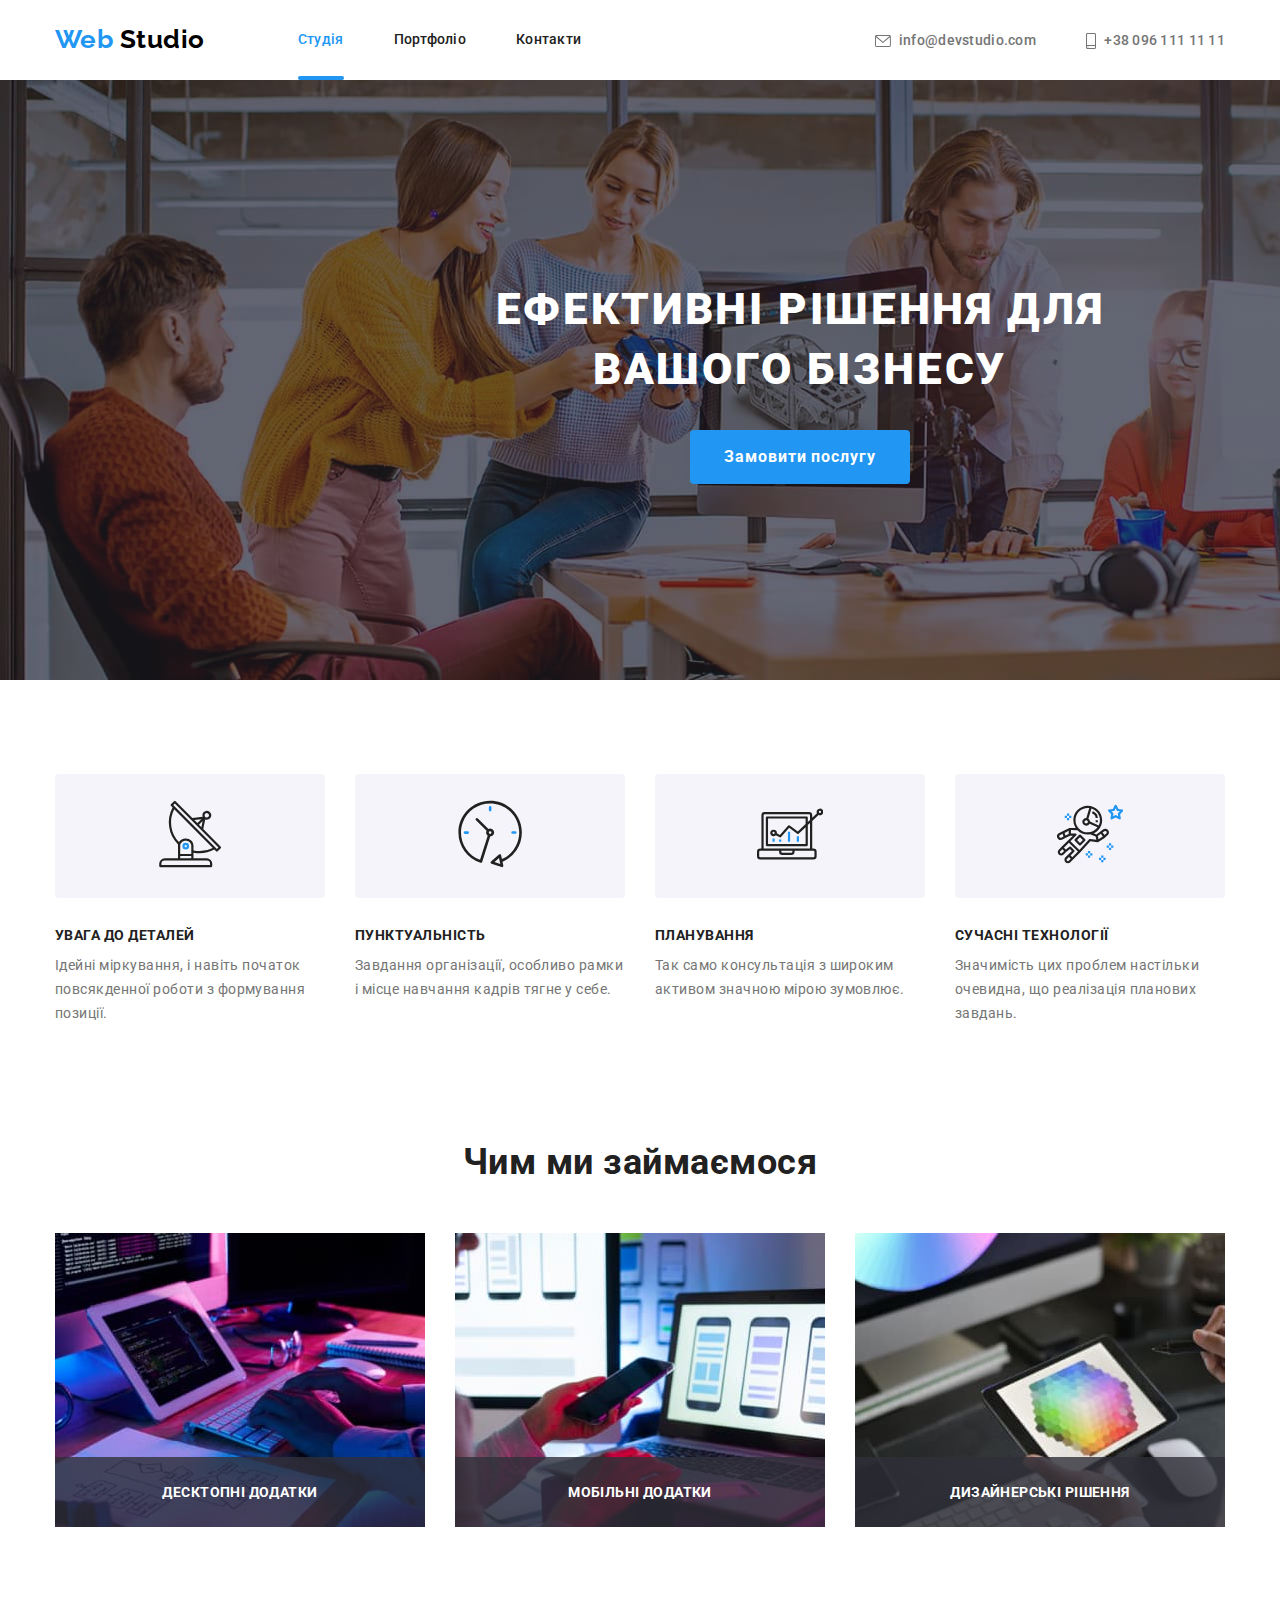
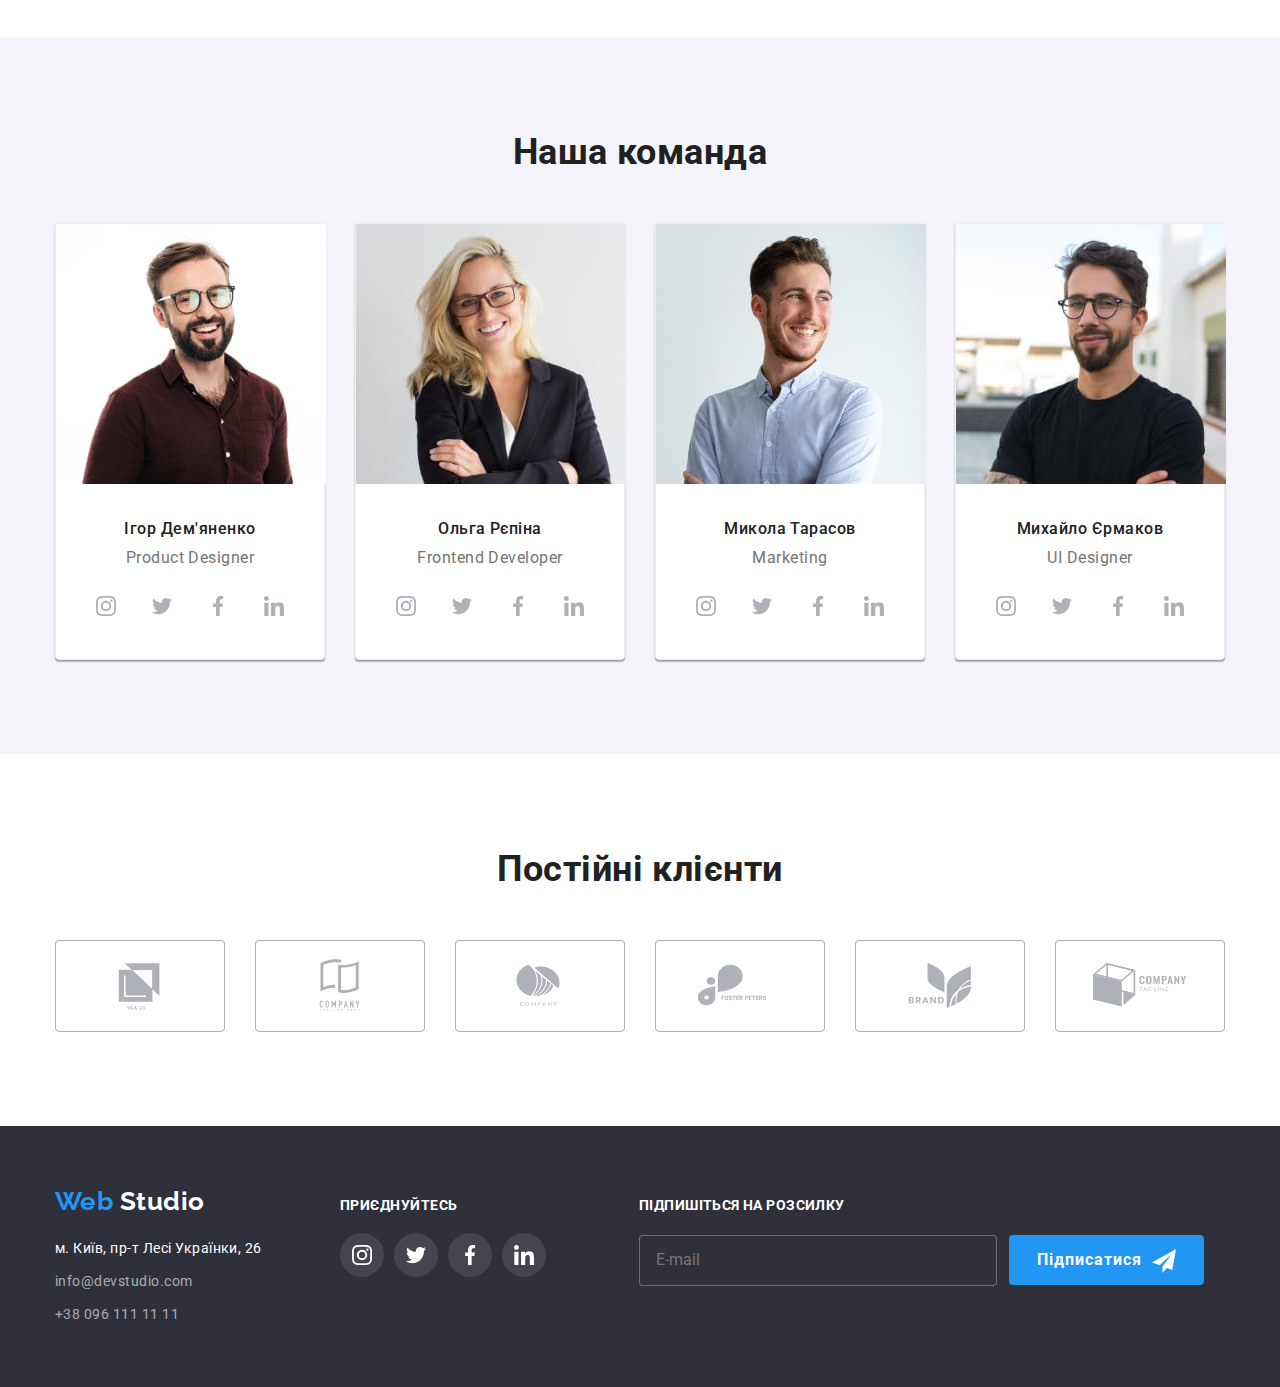
==== index.html @ bea68368 "скопирова проект номер 6" ====
<!DOCTYPE html>
<html lang="uk">
	<head>
		<meta charset="UTF-8" />
		<meta http-equiv="X-UA-Compatible" content="IE=edge" />
		<meta name="viewport" content="width=device-width, initial-scale=1.0" />
		<link rel="preconnect" href="https://fonts.googleapis.com" />
		<link rel="preconnect" href="https://fonts.gstatic.com" crossorigin />
		<link
			href="https://fonts.googleapis.com/css2?family=Raleway:wght@700&family=Roboto:wght@400;500;700;900&display=swap"
			rel="stylesheet"
		/>
		<link
			rel="stylesheet"
			href="https://cdnjs.cloudflare.com/ajax/libs/modern-normalize/1.1.0/modern-normalize.min.css"
		/>
		<link rel="stylesheet" href="CSS/styles.css" />
		<title>Web Studio Site</title>
	</head>

	<body>
		<header class="page-header">
			<div class="container head">
				<nav>
					<ul class="site-nav">
						<li class="item icon">
							<a href="./index.html" class="logo">
								<span class="part-logo">Web</span>
								Studio
							</a>
						</li>
						<li class="item"><a href="./index.html" class="link current">Студія</a></li>
						<li class="item"><a href="./portfolio.html" class="link">Портфоліо</a></li>
						<li class="item"><a href="" class="link">Контакти</a></li>
					</ul>
				</nav>

				<ul class="list">
					<li class="item">
						<a href="mailto:info@devstudio.com" class="contacts">
							<svg class="icon-head" width="16px" height="12px">
								<use href="./images/symbol-defs.svg#icon-envelope" width="16px" heigth="12px"></use>
							</svg>
							info@devstudio.com
						</a>
					</li>
					<li class="item">
						<a href="tel:+380961111111" class="contacts">
							<svg class="icon-head" width="10px" height="16px">
								<use href="./images/symbol-defs.svg#icon-smartphone" width="10px" heigth="16px"></use>
							</svg>
							+38 096 111 11 11
						</a>
					</li>
				</ul>
			</div>
		</header>
		<main>
			<section class="hero">
				<h1 class="hero-title">
					Ефективні рішення для
					<br />
					вашого бізнесу
				</h1>
				<button type="button" class="button" data-modal-open>Замовити послугу</button>
				<div class="backdrop is-hidden" data-modal>
					<div class="modal"><button type="button" class="close-modal" data-modal-close><svg class="close-icon" width="30px" height="30px"><use href="./images/symbol-defs.svg#icon-close"></use></svg></button>
					<form name="order-service" autocomplete="off" class="form-container">
						<b class="form-title">Залиште свої дані, ми вам передзвонимо</b>
							<label class="form-label">
								<span class="label-name">Ім'я</span>
								<div class="input-container">
									<input type="text" name="name" class="form-area" />
									<svg class="icon-form" width="18px" height="18px"><use href="./images/symbol-defs.svg#icon-person" ></use></svg>
								</div>
							</label>
							<label class="form-label">
								<span class="label-name">Телефон</span>
								<div class="input-container">
								<input type="tel" name="phone-number" class="form-area" />
								<svg class="icon-form" width="18px" height="18px"><use href="./images/symbol-defs.svg#icon-phone" ></use></svg>
								</div>
							</label>
							<label class="form-label">
								<span class="label-name">Пошта</span>
								<div class="input-container">
								<input type="email" name="email" class="form-area" />
								<svg class="icon-form" width="18px" height="18px"><use href="./images/symbol-defs.svg#icon-email"></use></svg>
								</div>
							</label>
						<label class="form-label coment">
							<span class="label-name">Коментар</span>
							<textarea name="coment" rows="10" placeholder="Введіть текст" class="coment-form"></textarea>
						</label>
						<label class="label-check">
							<input type="checkbox" name="checkbox" value="is-agree" class="checkbox">
							<span class="check-icon"></span>
							<span class="check-agree">Погоджуюся з розсилкою та приймаю <a href=""> Умови договору</a></span>
						</label>
						<button type="submit" class="sumbit-form">Відправити</button>
					</form>
					</div>
				</div>
			</section>

			<section class="section features">
				<h2 class="section-title visually-hiden">Наші переваги</h2>
				<ul class="preference">
					<li class="item details">
						<div class="iconbox" height="120px">
							<svg class="icon" width="66.32" height="70px">
								<use href="./images/symbol-defs.svg#icon-antenna"></use>
							</svg>
						</div>
						<h3 class="section-title">УВАГА ДО ДЕТАЛЕЙ</h3>
						<p class="text">Ідейні міркування, і навіть початок повсякденної роботи з формування позиції.</p>
					</li>
					<li class="item punctuality">
						<div class="iconbox" height="120px">
							<svg class="icon" width="66.32" height="70px">
								<use href="./images/symbol-defs.svg#icon-clock"></use>
							</svg>
						</div>
						<h3 class="section-title">ПУНКТУАЛЬНІСТЬ</h3>
						<p class="text">Завдання організації, особливо рамки і місце навчання кадрів тягне у себе.</p>
					</li>
					<li class="item planing">
						<div class="iconbox" height="120px">
							<svg class="icon" width="66.32" height="70px">
								<use href="./images/symbol-defs.svg#icon-diagram"></use>
							</svg>
						</div>
						<h3 class="section-title planing">ПЛАНУВАННЯ</h3>
						<p class="text">Так само консультація з широким активом значною мірою зумовлює.</p>
					</li>
					<li class="item modern-tech">
						<div class="iconbox" height="120px">
							<svg class="icon" width="66.32" height="70px">
								<use href="./images/symbol-defs.svg#icon-astronaut"></use>
							</svg>
						</div>
						<h3 class="section-title modern-tech">СУЧАСНІ ТЕХНОЛОГІЇ</h3>
						<p class="text">Значимість цих проблем настільки очевидна, що реалізація планових завдань.</p>
					</li>
				</ul>
			</section>
			<section class="section workfield">
				<h2 class="section-title work">Чим ми займаємося</h2>
				<ul class="our-workfield">
					<li class="item"><img src="./images/img1.jpg" alt="а" width="370" />
					<div class="item-descr"><h3>Десктопні додатки</h3></div>
					</li>
					<li class="item"><img src="./images/img2.jpg" alt="а" width="370" />
					<div class="item-descr"><h3>Мобільні додатки</h3></div>
				</li>
					<li class="item"><img src="./images/img3.jpg" alt="а" width="370" />
					<div class="item-descr"><h3>Дизайнерські рішення</h3></div>
				</li>
				</ul>
			</section>
			<section class="section team">
				<div class="container teams">
					<h2 class="section-title crew">Наша команда</h2>
					<ul class="team">
						<li class="item">
							<img src="./images/team-img1.jpg" alt="фото Ігор Дем'яненко" width="270" />
							<div class="team-descr">
							<h3 class="section-title person">Ігор Дем'яненко</h3>
							<p lang="en" class="position">Product Designer</p>
							<ul class="networks-list">
								<li class="item">
									<a href="" class="networks">
										<svg class="networks-icon" width="20px" height="20px">
											<use href="./images/symbol-defs.svg#icon-instagram"></use>
										</svg>
									</a>
								</li>
								<li class="item">
									<a href="" class="networks">
										<svg class="networks-icon" width="20px" height="20px">
											<use href="./images/symbol-defs.svg#icon-twitter"></use>
										</svg>
									</a>
								</li>
								<li class="item">
									<a href="" class="networks">
										<svg class="networks-icon" width="20px" height="20px">
											<use href="./images/symbol-defs.svg#icon-facebook"></use>
										</svg>
									</a>
								</li>
								<li class="item">
									<a href="" class="networks">
										<svg class="networks-icon" width="20px" height="20px">
											<use href="./images/symbol-defs.svg#icon-linkedin"></use>
										</svg>
									</a>
								</li>
							</ul>
							</div>
						</li>
						<li class="item">
							<img src="./images/team-img2.jpg" alt="фото Ольга Рєпіна" width="270" />
							<div class="team-descr">
							<h3 class="section-title person">Ольга Рєпіна</h3>
							<p lang="en" class="position">Frontend Developer</p>
							<ul class="networks-list">
								<li class="item">
									<a href="" class="networks">
										<svg class="networks-icon" width="20px" height="20px">
											<use href="./images/symbol-defs.svg#icon-instagram"></use>
										</svg>
									</a>
								</li>
								<li class="item">
									<a href="" class="networks">
										<svg class="networks-icon" width="20px" height="20px">
											<use href="./images/symbol-defs.svg#icon-twitter"></use>
										</svg>
									</a>
								</li>
								<li class="item">
									<a href="" class="networks">
										<svg class="networks-icon" width="20px" height="20px">
											<use href="./images/symbol-defs.svg#icon-facebook"></use>
										</svg>
									</a>
								</li>
								<li class="item">
									<a href="" class="networks">
										<svg class="networks-icon" width="20px" height="20px">
											<use href="./images/symbol-defs.svg#icon-linkedin"></use>
										</svg>
									</a>
								</li>
							</ul>
							</div>
						</li>
						<li class="item">
							<img src="./images/team-img3.jpg" alt="фото Микола Тарасов" width="270" />
							<div class="team-descr">
							<h3 class="section-title person">Микола Тарасов</h3>
							<p lang="en" class="position">Marketing</p>
							<ul class="networks-list">
								<li class="item">
									<a href="" class="networks">
										<svg class="networks-icon" width="20px" height="20px">
											<use href="./images/symbol-defs.svg#icon-instagram"></use>
										</svg>
									</a>
								</li>
								<li class="item">
									<a href="" class="networks">
										<svg class="networks-icon" width="20px" height="20px">
											<use href="./images/symbol-defs.svg#icon-twitter"></use>
										</svg>
									</a>
								</li>
								<li class="item">
									<a href="" class="networks">
										<svg class="networks-icon" width="20px" height="20px">
											<use href="./images/symbol-defs.svg#icon-facebook"></use>
										</svg>
									</a>
								</li>
								<li class="item">
									<a href="" class="networks">
										<svg class="networks-icon" width="20px" height="20px">
											<use href="./images/symbol-defs.svg#icon-linkedin"></use>
										</svg>
									</a>
								</li>
							</ul>
							</div>
						</li>
						<li class="item">
							<img src="./images/team-img4.jpg" alt="фото Михайло Єрмаков" width="270" />
							<div class="team-descr">
							<h3 class="section-title person">Михайло Єрмаков</h3>
							<p lang="en" class="position">UI Designer</p>
							<ul class="networks-list">
								<li class="item">
									<a href="" class="networks">
										<svg class="networks-icon" width="20px" height="20px">
											<use href="./images/symbol-defs.svg#icon-instagram"></use>
										</svg>
									</a>
								</li>
								<li class="item">
									<a href="" class="networks">
										<svg class="networks-icon" width="20px" height="20px">
											<use href="./images/symbol-defs.svg#icon-twitter"></use>
										</svg>
									</a>
								</li>
								<li class="item">
									<a href="" class="networks">
										<svg class="networks-icon" width="20px" height="20px">
											<use href="./images/symbol-defs.svg#icon-facebook"></use>
										</svg>
									</a>
								</li>
								<li class="item">
									<a href="" class="networks">
										<svg class="networks-icon" width="20px" height="20px">
											<use href="./images/symbol-defs.svg#icon-linkedin"></use>
										</svg>
									</a>
								</li>
							</ul>
							</div>
						</li>
					</ul>
				</div>
			</section>
			<section class="section our-clients">
				<h2 class="section-title clients">Постійні клієнти</h2>
				<ul class="clients-list">
					<li class="item">
						<a href="" class="client-link">
							<svg width="106px" height="60px"><use href="./images/symbol-defs.svg#icon-company1"></use></svg>
						</a>
					</li>
					<li class="item">
						<a href="" class="client-link">
							<svg width="106px" height="60px"><use href="./images/symbol-defs.svg#icon-company2"></use></svg>
						</a>
					</li>
					<li class="item">
						<a href="" class="client-link">
							<svg width="106px" height="60px"><use href="./images/symbol-defs.svg#icon-company3"></use></svg>
						</a>
					</li>
					<li class="item">
						<a href="" class="client-link">
							<svg width="106px" height="60px"><use href="./images/symbol-defs.svg#icon-company4"></use></svg>
						</a>
					</li>
					<li class="item">
						<a href="" class="client-link">
							<svg width="106px" height="60px"><use href="./images/symbol-defs.svg#icon-company5"></use></svg>
						</a>
					</li>
					<li class="item">
						<a href="" class="client-link">
							<svg width="106px" height="60px"><use href="./images/symbol-defs.svg#icon-company6"></use></svg>
						</a>
					</li>
				</ul>
			</section>
		</main>
		<footer class="page-footer">
			<div class="footer-block">
				<div class="container foot">
					<a href="./index.html" class="logo">
						<span class="part-logo">Web</span>
						Studio
					</a>
					<address class="address">
						<p class="street">м. Київ, пр-т Лесі Українки, 26</p>
						<ul>
							<li class="mail"><a href="mailto:info@devstudio.com" class="contacts mail">info@devstudio.com</a></li>
							<li><a href="tel:+380961111111" class="contacts">+38 096 111 11 11</a></li>
						</ul>
					</address>
				</div>
				<div class="foot-networkslist">
					<h4 class="join-us">Приєднуйтесь</h4>
					<ul class="networks-list">
								<li class="item">
									<a href="" class="networks webstudio">
										<svg class="networks-icon" width="20px" height="20px">
											<use href="./images/symbol-defs.svg#icon-instagram"></use>
										</svg>
									</a>
								</li>
								<li class="item">
									<a href="" class="networks  webstudio">
										<svg class="networks-icon" width="20px" height="20px">
											<use href="./images/symbol-defs.svg#icon-twitter"></use>
										</svg>
									</a>
								</li>
								<li class="item">
									<a href="" class="networks  webstudio">
										<svg class="networks-icon" width="20px" height="20px">
											<use href="./images/symbol-defs.svg#icon-facebook"></use>
										</svg>
									</a>
								</li>
								<li class="item">
									<a href="" class="networks  webstudio">
										<svg class="networks-icon" width="20px" height="20px">
											<use href="./images/symbol-defs.svg#icon-linkedin"></use>
										</svg>
									</a>
								</li>
							</ul>
						</li>
					</ul>
				</div>
				<div class="subscribe-container">
					<b class="subscribe">Підпишіться на розсилку</b>
					<form class="subscribe-form" autocomplete="off">
						<label class="subscribe-label">
							<input type="email" name="email" class="subscribe-input" placeholder="E-mail">
						</label>
						<button type="submit" class="button subscr">Підписатися</button>
					</form>
				</div>
			</div>
		</footer>
		<script src="./JS/modal.js"></script>
	</body>
</html>
---- CSS/styles.css ----
/* #2196F3 - акцент */
/* #757575 - цвет контактов шапки */
/* #212121 - цвет заголовков, цвет навигации*/
/* #757575 - цвет абзацев */
/* #2F303A - цвет герой-футер */
/* #F5F5F5 - цвет секция 3,4 */
/* #F5F4FA - цвет секция команда */
/* #000000 - цвет лого */
/* #FFFFFF - цвет адрес,  цвет фона шапки, главного заголовка */
:root {
	--acent-color: #2196f3;
	--primary-text-color: #757575;
	--title-text-color: #212121;
}

body {
	background-color: #ffffff;
	color: var(--primary-text-color);
	font-family: Roboto, sans-serif;
	letter-spacing: 0.03em;
	/* width: 1600px; */
	justify-content: center;
}
ul {
	list-style: none;
}
.visually-hiden {
	position: absolute;
	width: 1px;
	height: 1px;
	margin: -1px;
	border: 0;
	padding: 0;
	clip: rect(0, 0, 0, 0);
	overflow: hidden;
}
/* Header CSS */
.container {
	width: 1200px;
	padding-left: 15px;
	padding-right: 15px;
	margin: 0 auto;
}
.head {
	display: flex;
	align-items: center;
}
.page-header {
	background-color: #ffffff;
}
nav {
	display: block;
}
.logo {
	display: block;
	padding-top: 24px;
	padding-bottom: 25px;
	color: #000000;
	font-family: Raleway, sans-serif;
	font-weight: 700;
	font-size: 26px;
	line-height: 1.19;
	text-decoration: none;
}

.part-logo {
	color: var(--acent-color);
}
.site-nav {
	display: flex;
	padding: 0;
	margin: 0;
}
.site-nav .item:not(:last-child) {
	margin-right: 50px;
}
.site-nav .item:first-child {
	margin-right: 93px;
}

.site-nav .link {
	display: block;
	padding-top: 32px;
	padding-bottom: 32px;

	color: var(--title-text-color);
	font-weight: 500;
	font-size: 14px;
	line-height: 1.14;
	letter-spacing: 0.02em;
	text-decoration: none;

	transition-property: color;
	transition-duration: 250ms;
	transition-timing-function: cubic-bezier(0.4, 0, 0.2, 1);
}
.site-nav .link:hover,
.site-nav .link:focus {
	color: var(--acent-color);
}
.site-nav .link.current {
	position: relative;
	color: var(--acent-color);
}
.site-nav .link.current::after {
	position: absolute;
	content: "";
	height: 4px;
	width: 100%;
	background-color: var(--acent-color);
	bottom: 0;
	left: 0;
	border-radius: 2px;
}

.list {
	display: flex;
	margin: 0;
	padding: 0;
	margin-left: auto;
}

.list .item:not(:last-child) {
	margin-right: 50px;
}
/* .list .item:first-child {
	margin-right: 50px;
} */

.page-header .contacts {
	color: #757575;
	fill: #757575;
	font-weight: 500;
	font-size: 14px;
	line-height: 1.14;
	letter-spacing: 0.02em;
	text-decoration: none;

	transition-property: fill, color;
	transition-duration: 250ms;
	transition-timing-function: cubic-bezier(0.4, 0, 0.2, 1);
}
.page-header .contacts:hover,
.page-header .contacts:focus {
	color: var(--acent-color);
	fill: var(--acent-color);
}
.icon-head {
	margin-right: 5px;
	vertical-align: middle;
}

/* Hero CSS */

.hero {
	margin: 0 auto;
	width: 1600px;
	height: 600px;
	padding-top: 200px;
	padding-bottom: 210px;
	background-color: #2f303a;
	background-image: linear-gradient(to right, rgba(47, 48, 58, 0.4), rgba(47, 48, 58, 0.4)), url("../images/Hero.jpg");
	background-position: center;
	text-align: center;
	justify-content: center;
}

.hero-title {
	margin-top: 0;
	margin-bottom: 30px;

	color: #ffffff;
	font-weight: 900;
	font-size: 44px;
	line-height: 1.36;
	letter-spacing: 0.06em;
	text-align: center;
	text-transform: uppercase;
}
.button {
	padding: 10px 32px;
	background-color: var(--acent-color);
	font-family: Roboto, sans-serif;
	color: #ffffff;
	cursor: pointer;
	font-weight: 700;
	font-size: 16px;
	line-height: 1.88;
	letter-spacing: 0.06em;
	border-radius: 4px;
	border-color: transparent;
}
.backdrop {
	position: fixed;
	left: 0;
	top: 0;
	width: 100%;
	height: 100%;

	background-color: rgba(0, 0, 0, 0.2);
	z-index: 1;
	transition-property: opacity;
	transition-duration: 250ms;
	transition-timing-function: cubic-bezier(0.4, 0, 0.2, 1);
}
.modal {
	position: absolute;
	top: 50%;
	left: 50%;
	transform: translate(-50%, -50%) scale(1);
	width: 512px;
	/* height: 581px; */
	background-color: #ffffff;
	justify-content: center;
	align-items: center;
	padding: 8px;
	transition: transform 250ms cubic-bezier(0.4, 0, 0.2, 1);
}
.close-modal {
	position: absolute;
	top: 8px;
	right: 8px;
	display: flex;
	margin-left: auto;
	padding: 0;
	width: 30px;
	height: 30px;
	border: 1px solid;
	border-radius: 50%;
	border-color: rgba(0, 0, 0, 0.1);
	fill: #000000;
	background-color: transparent;
	transition-property: fill;
	transition-duration: 250ms;
	transition-timing-function: cubic-bezier(0.4, 0, 0.2, 1);
	cursor: pointer;
}
.close-modal:hover,
.close-modal:focus {
	fill: var(--acent-color);
}
.backdrop.is-hidden {
	opacity: 0;
	pointer-events: none;
}
.backdrop.is-hidden .modal {
	transform: translate(-50%, -50%) scale(0.8);
}

/* FORM CSS*/
.form-container {
	width: 100%px;
	padding: 32px;
}
.form-title {
	display: block;
	font-size: 20px;
	font-weight: 700;
	color: #212121;
	line-height: 1.17;
	letter-spacing: 0.03em;
	text-align: center;
	margin-bottom: 12px;
}

.form-label {
	display: flex;
	flex-direction: column;
	margin-bottom: 10px;
}
.input-container {
	display: flex;
	position: relative;
	width: 100%;
	fill: #212121;
	transition-property: fill;
	transition-duration: 250ms;
	transition-timing-function: cubic-bezier(0.4, 0, 0.2, 1);
}
.icon-form {
	position: absolute;
	top: 50%;
	left: 15px;
	transform: translate(0%, -50%);
}
.form-area {
	outline: none;
	display: block;
	width: 100%;
	border: 1px solid rgba(33, 33, 33, 0.2);
	border-radius: 4px;
	padding: 11px 42px;
	font-size: 12px;
	line-height: 16px;
	transition-property: border-color;
	transition-duration: 250ms;
	transition-timing-function: cubic-bezier(0.4, 0, 0.2, 1);
}
.form-area:focus {
	border-color: #2196f3;
}
.input-container:focus-within {
	fill: #2196f3;
}

.label-name {
	margin-right: auto;
	margin-bottom: 4px;
	font-size: 12px;
	color: #757575;
	line-height: 1.16;
	letter-spacing: 0.01em;
}
.coment-form {
	outline: none;
	resize: none;
	padding: 12px 16px;
	height: 120px;
	border: 1px solid rgba(33, 33, 33, 0.2);
	border-radius: 4px;
	transition-property: border-color;
	transition-duration: 250ms;
	transition-timing-function: cubic-bezier(0.4, 0, 0.2, 1);
}
.coment-form:focus {
	border-color: #2196f3;
}
.coment-form::placeholder {
	font-size: 14px;
	color: rgba(117, 117, 117, 0.5);
	line-height: 1.16;
	letter-spacing: 0.01em;
}

.label-check {
	display: block;
	margin-right: auto;
	margin-top: 20px;
	align-items: center;
	justify-content: center;
}
.check-agree {
	font-size: 14px;
	line-height: 1.71;
	color: #757575;
	letter-spacing: 0.03em;
}
.check-agree a {
	font-size: 14px;
	line-height: 1.71;
	color: var(--acent-color);
	letter-spacing: 0.03em;
}
.checkbox {
	position: absolute;
	width: 1px;
	height: 1px;
	margin: -1px;
	border: 0;
	padding: 0;
	clip: rect(0, 0, 0, 0);
	overflow: hidden;
}
.check-icon {
	display: inline-block;
	width: 16px;
	height: 15px;
	border: 2px solid #212121;
	border-radius: 4px;
	margin-right: 7px;
	vertical-align: middle;
	transition-property: border-color, background-image, background-color;
	transition-duration: 250ms;
	transition-timing-function: cubic-bezier(0.4, 0, 0.2, 1);
}
.checkbox:checked + .check-icon {
	/* background-origin: border-box; */
	border-color: transparent;
	background-color: #2196f3;
	background-image: url("../images/icon-check.svg");
	background-size: contain;
	background-repeat: no-repeat;
	background-position: center;
}
.sumbit-form {
	display: block;
	margin: 0 auto;
	margin-top: 30px;
	font-size: 16px;
	font-weight: 700;
	line-height: 1.87;
	letter-spacing: 0.06em;
	padding: 10px 52px;
	color: #ffffff;
	background-color: var(--acent-color);
	border-radius: 4px;
	border-color: transparent;
	cursor: pointer;
}
/* MAIN CSS (without hero) */
.section.features {
	padding-top: 94px;
	padding-bottom: 59px;
}
.section .section-title {
	color: var(--title-text-color);

	font-size: 14px;
	line-height: 1.14;
}

.preference {
	display: flex;
	width: 1200px;
	padding-left: 15px;
	padding-right: 15px;
	margin: 0 auto;
}
.preference .item {
	width: 270px;
}
.preference .item:not(:last-child) {
	margin-right: 30px;
}

.preference .section-title {
	margin-top: 0;
	margin-bottom: 10px;
}
/* .preference .item::before {
	display: block;
	content: "";
	height: 120px;
	background-color: #f5f4fa;
	margin-bottom: 30px;
	background-position: center;
	background-repeat: no-repeat;
	background-size: 70px 70px; */

/* .details::before { */
/* background-image: url("../images/antenna\ 1.svg"); */
.iconbox {
	border-radius: 4px;
	background-color: #f5f4fa;
	/* height: 120px; */
	text-align: center;
	align-items: center;
	margin-bottom: 30px;
}
.iconbox .icon {
	margin-top: 25px;
	margin-bottom: 25px;
}

.preference .text {
	font-size: 14px;
	line-height: 1.71;
	margin-top: 0;
	margin-bottom: 0;
}

/* .container.teams {
	padding-bottom: 94px;
	padding-top: 94px;
} */
.section.workfield {
	width: 1200px;
	padding-left: 15px;
	padding-right: 15px;
	margin: 0 auto;
	padding-top: 56px;
	padding-bottom: 94px;
}
.our-workfield {
	display: flex;
	padding: 0;
}
.our-workfield .item {
	width: 370px;
	height: 294px;
	position: relative;
}
.item-descr {
	display: block;
	position: absolute;
	text-align: center;
	justify-content: center;
	height: 70px;
	width: 370px;
	background-color: rgba(47, 48, 58, 0.8);
	bottom: 0px;
	left: 0;
	padding-top: 27px;
	padding-bottom: 27px;
}
.item-descr h3 {
	font-size: 14px;
	font-weight: 700;
	line-height: 1.17;
	letter-spacing: 0.03em;
	text-transform: uppercase;
	color: #ffffff;
	margin: 0;
}

.team .item {
	border: 1px solid #eeeeee;
	border-bottom-right-radius: 4px;
	border-bottom-left-radius: 4px;
	box-shadow: 0px 1px 3px rgba(0, 0, 0, 0.12), 0px 1px 1px rgba(0, 0, 0, 0.14), 0px 2px 1px rgba(0, 0, 0, 0.2);
}
.our-workfield .item:not(:last-child) {
	margin-right: 30px;
}

.section-title.work,
.section-title.crew,
.section-title.clients {
	margin-top: 0;
	margin-bottom: 50px;
	font-size: 36px;
	line-height: 1.17;
	text-align: center;
}

.section.team {
	background-color: #f5f4fa;
	padding-top: 94px;
	padding-bottom: 94px;
}
.team {
	display: flex;
	padding: 0;
	margin: 0;
}
.team .item {
	background-color: #ffffff;
	width: 270px;
}
.team .item:not(:last-child) {
	margin-right: 30px;
}
.team-descr {
	padding: 30px 32px;
}
.section-title.person {
	margin: 0;
	margin-bottom: 10px;
	font-weight: 500;
	font-size: 16px;
	line-height: 1.2;
	text-align: center;
}

.position {
	margin-top: 0;
	margin-bottom: 16px;
	font-size: 16px;
	line-height: 1.2;
	text-align: center;
}
.networks-list {
	display: flex;
	justify-content: center;
	margin: 0;
	padding: 0;
}
.networks-list .item {
	background-color: transparent;
	box-shadow: none;
	border-color: transparent;
	border-radius: 50%;
}
.networks {
	width: 44px;
	height: 44px;
	display: flex;
	justify-content: center;
	align-items: center;
	border-radius: 50%;
	background-color: transparent;
	fill: #afb1b8;

	transition-property: background-color, fill;
	transition-duration: 250ms;
	transition-timing-function: cubic-bezier(0.4, 0, 0.2, 1);
}
.networks-list .item:not(:last-child) {
	margin-right: 10px;
}

.networks:hover,
.networks:focus {
	background-color: var(--acent-color);
	fill: #ffffff;
}
.networks-icon {
	width: 20px;
	height: 20px;
}

.section.our-clients {
	padding-top: 94px;
	padding-bottom: 94px;
}

.clients-list {
	display: flex;
	justify-content: center;
	padding: 0;
	margin: 0;
}

.client-link {
	fill: #afb1b8;
	display: flex;
	justify-content: center;
	align-items: center;
	height: 92px;
	width: 170px;
	border: 1px solid #afb1b8;
	border-radius: 4px;

	transition-property: fill;
	transition-duration: 250ms;
	transition-timing-function: cubic-bezier(0.4, 0, 0.2, 1);
}

.client-link:hover,
.client-link:focus {
	border-color: var(--acent-color);
	fill: var(--acent-color);
}
.clients-list .item:not(:last-child) {
	margin-right: 30px;
}
/* footer CSS */

.page-footer {
	background-color: #2f303a;
	padding-top: 60px;
	padding-bottom: 60px;
}
.footer-block {
	display: flex;
	width: 1200px;
	margin: 0 auto;
	align-items: baseline;
}
.container.foot {
	width: 270px;
	margin: 0;
}
.page-footer .logo {
	padding-top: 0;
	padding-bottom: 0;
	color: #ffffff;
}
.street {
	margin: 0;
	margin-bottom: 9px;
	color: #ffffff;
	font-style: normal;
	font-size: 14px;
	line-height: 1.71;
}
.address {
	margin-top: 20px;
}
.address ul {
	padding: 0;
	margin: 0;
}
.mail {
	margin-bottom: 9px;
}
.page-footer .contacts {
	color: rgba(255, 255, 255, 0.6);
	font-style: normal;

	font-size: 14px;
	line-height: 1.71;
	text-decoration: none;
}
.foot-networkslist {
	font-size: 14px;
	font-weight: 700;
	color: #ffffff;
	text-transform: uppercase;
	padding-left: 30px;
}
.join-us {
	margin: 0;
	margin-bottom: 20px;
}
.networks.webstudio {
	background-color: rgba(255, 255, 255, 0.1);
	fill: #ffffff;
	cursor: pointer;
}
.networks.webstudio:hover,
.networks.webstudio:focus {
	background-color: var(--acent-color);
}
.subscribe-container {
	padding-left: 93px;
}
.subscribe {
	display: block;
	color: #ffffff;
	font-weight: 700;
	font-size: 14px;
	line-height: 1.43;
	letter-spacing: 0.03em;
	text-transform: uppercase;
	margin-bottom: 20px;
}
.subscribe-form {
	display: flex;
	align-items: center;
}
.subscribe-input {
	width: 358px;
	margin-right: 12px;
	padding: 15px 16px;
	outline: none;
	border: 1px solid rgba(255, 255, 255, 0.3);
	border-radius: 4px;
	background-color: #2f303a;
	color: #ffffff;
}
.button.subscr {
	padding: 0;
	padding: 10px 28px;
	border: none;
}
.button.subscr::after {
	content: "";
	display: inline-block;
	vertical-align: middle;
	margin-left: 10px;
	width: 24px;
	height: 24px;
	background-color: transparent;
	background-image: url(../images/icon-send.svg);
	background-position: center;
	background-size: contain;
}
.subscribe-button {
	/* font-family: Roboto, sans-serif;
	padding: 10px 28px;
	border-color: transparent;
	background-color: var(--acent-color);
	color: #ffffff;
	font-size: 16px;
	line-height: 1.87;
	letter-spacing: 0.06em;
	border-radius: 4px; */
}
/* portfolio filters CSS */
.page-header.portfolio {
	border-bottom: 1px solid #ececec;
}
.section.filter {
	padding-top: 94px;
	padding-bottom: 94px;
}
.filters {
	display: flex;
	margin: 0;
	justify-content: center;
}

.filters .button {
	border-color: transparent;
	border-radius: 4px;
	padding: 6px 25px;

	color: #212121;
	background-color: #f5f4fa;
	font-weight: 500;
	font-size: 16px;
	line-height: 1.62;

	transition-property: background-color, color;
	transition-duration: 250ms;
	transition-timing-function: cubic-bezier(0.4, 0, 0.2, 1);
}
.filters .item:not(:last-child) {
	margin-right: 8px;
}

.filters .button:hover,
.filters .button:focus {
	color: #ffffff;
	background-color: var(--acent-color);
}
.container.project-list {
	padding-top: 50px;
}
.section-title.project {
	margin: 0px;
	/* margin-bottom: 4px; */
	font-size: 18px;
	line-height: 2;
	letter-spacing: 0.06em;
}

.projects {
	display: flex;
	flex-wrap: wrap;
	margin-top: 0px;
	/* margin-bottom: 94px; */
	padding: 0px;
}
.project-link {
	display: block;
	width: 370;
	position: relative;

	color: #757575;
	text-decoration: none;
	cursor: pointer;
}
.projects .item {
	width: 370px;
	border: 1px solid #eeeeee;
	margin-bottom: 30px;
	margin-right: 30px;
	transition-property: box-shadow;
	transition-duration: 250ms;
	transition-timing-function: cubic-bezier(0.4, 0, 0.2, 1);
}
.project-link img {
	display: block;
}

.cover-text {
	/* display: block;
	position: absolute;
	height: 294px;
	width: 100%; */
	font-size: 18px;
	line-height: 1.55;
	letter-spacing: 0.03em;
	color: #ffffff;
	margin: 0;
	padding: 63px 24px;
	/* top: 0;
	left: 0;
	opacity: 0; */
}
.overlay-box {
	position: relative;
	overflow: hidden;
}
.overlay {
	position: absolute;
	top: 0;
	left: 0;
	width: 100%;
	height: 100%;
	background-color: rgba(33, 150, 243, 0.9);
	transform: translateY(100%);
	transition: transform 250ms cubic-bezier(0.4, 0, 0.2, 1);
}

.project-link:hover .overlay,
.project-link:focus .overlay {
	transform: translate(0);
}

.project-descr {
	padding: 20px 24px;
}
.projects .item:nth-child(3n) {
	margin-right: 0px;
}
.projects .item:nth-last-child(-n + 3) {
	margin-bottom: 0px;
}
.projects .item:hover,
.projects .item:focus {
	box-shadow: 0px 1px 1px rgba(0, 0, 0, 0.12), 0px 4px 4px rgba(0, 0, 0, 0.06), 1px 4px 6px rgba(0, 0, 0, 0.16);
}

.project-link p {
	margin: 0;
	/* margin-bottom: 20px; */
	font-size: 16px;
	line-height: 1.88;
}
.container-descr {
	width: 370px;
	padding: 20px 24px;
}

/* .projects p,
.projects h3 {
	margin-left: 24px;
} */
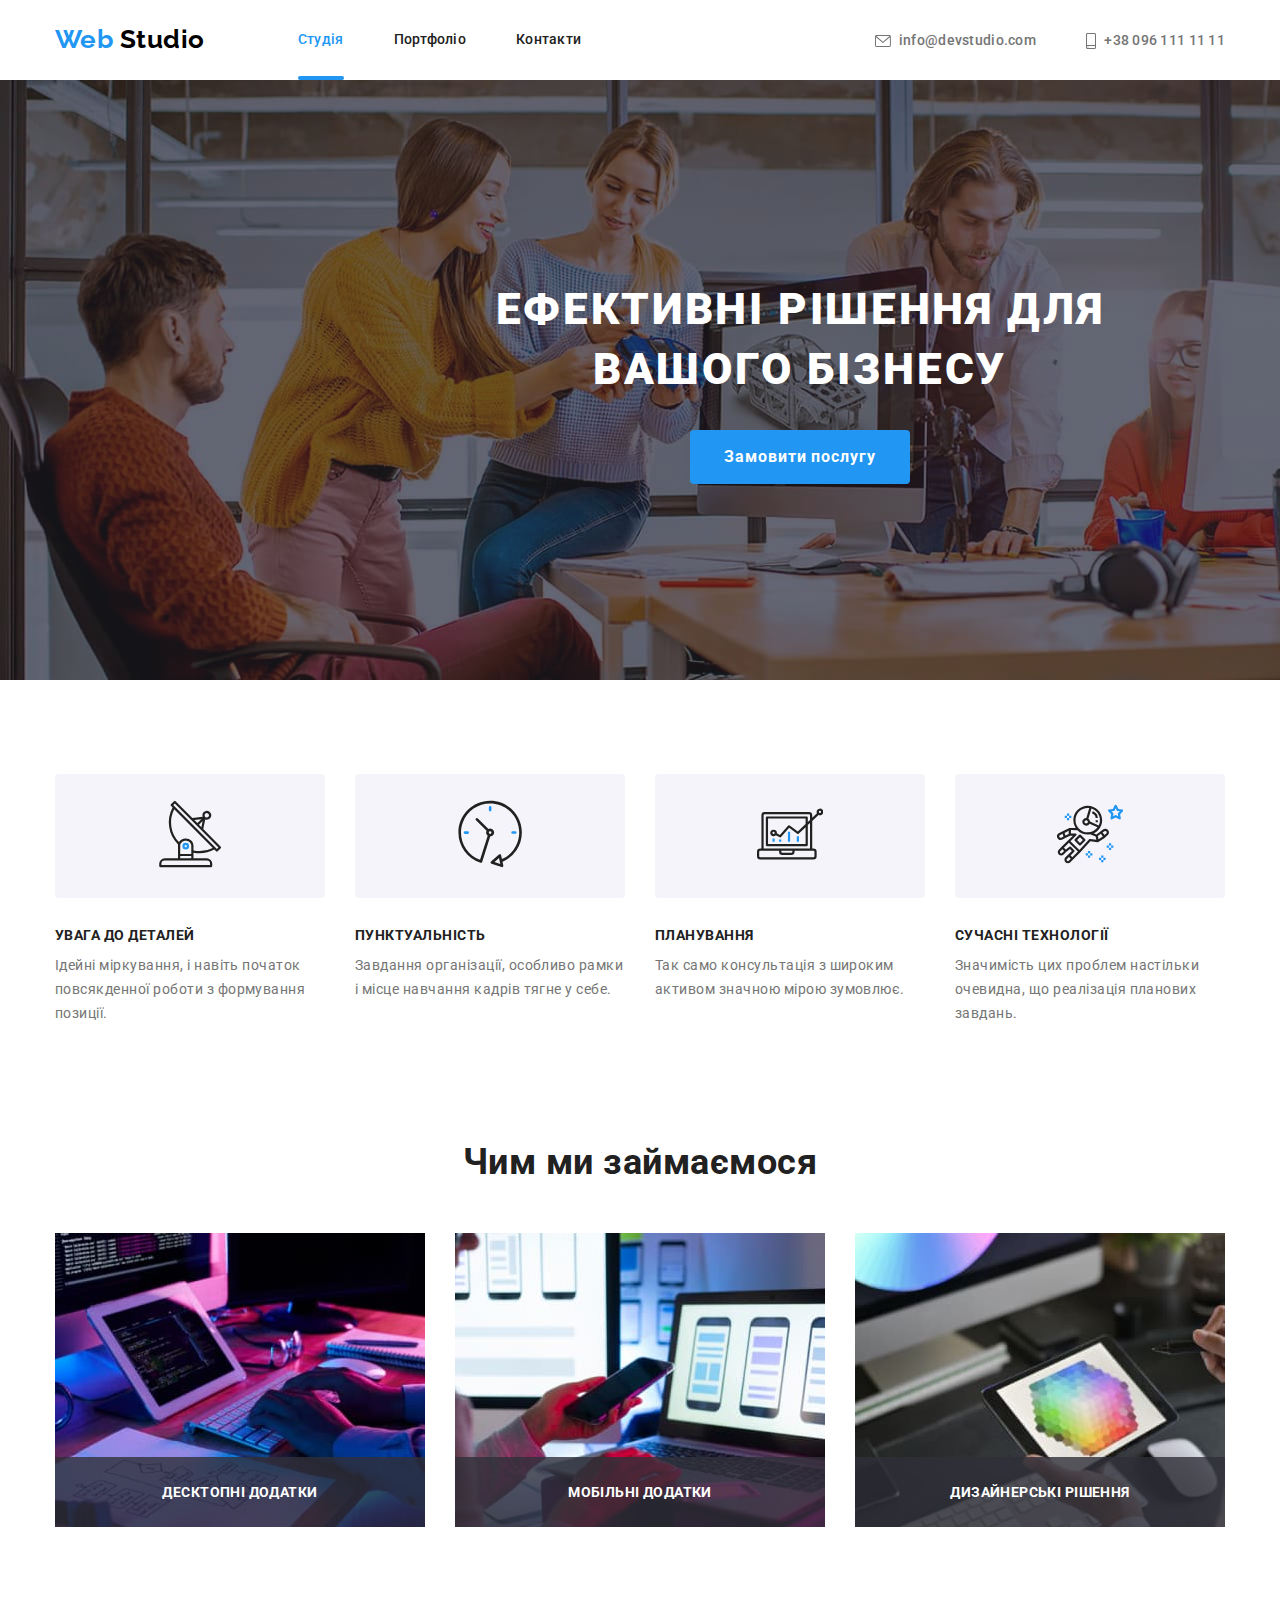
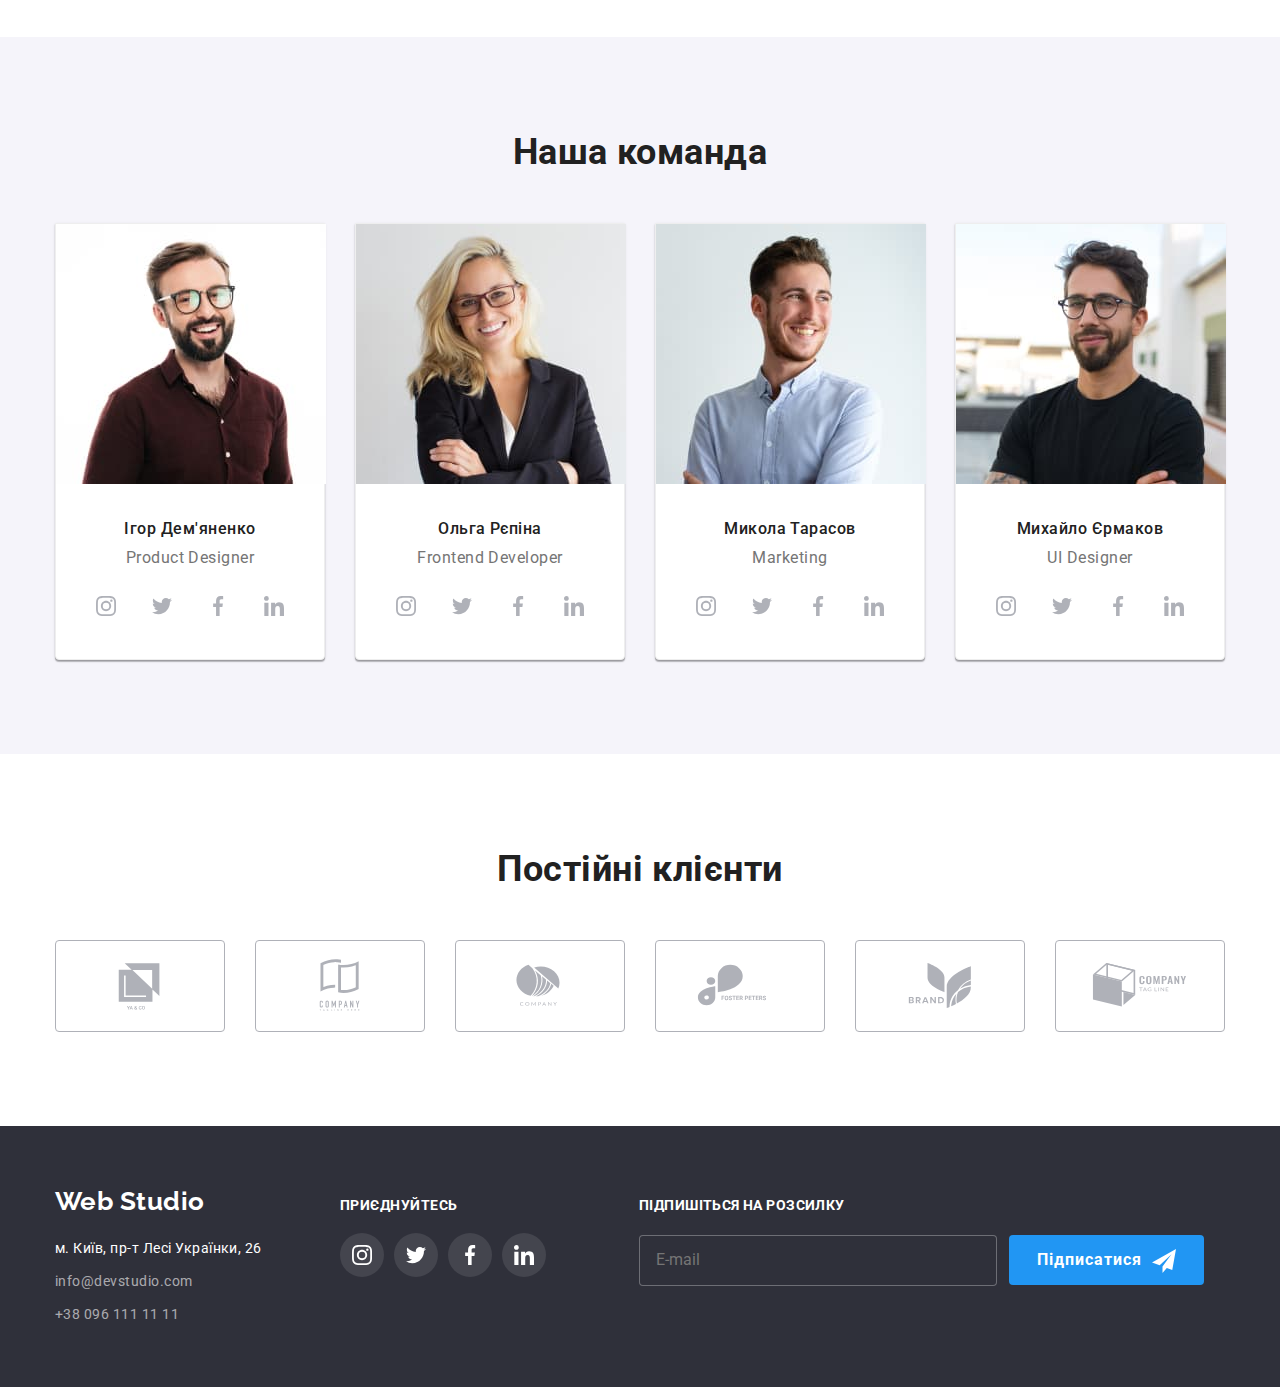
==== commit 62ba9bba: "розмітив по BEM 2 блоки" ====
--- a/index.html
+++ b/index.html
@@ -20,33 +20,33 @@
 
 	<body>
 		<header class="page-header">
-			<div class="container head">
-				<nav>
-					<ul class="site-nav">
-						<li class="item icon">
+			<div class="container container--position">
+				<nav class="nav">
+					<ul class="nav_list">
+						<li class="nav_item">
 							<a href="./index.html" class="logo">
-								<span class="part-logo">Web</span>
+								<span class="logo_design">Web</span>
 								Studio
 							</a>
 						</li>
-						<li class="item"><a href="./index.html" class="link current">Студія</a></li>
-						<li class="item"><a href="./portfolio.html" class="link">Портфоліо</a></li>
-						<li class="item"><a href="" class="link">Контакти</a></li>
+						<li class="nav_item"><a href="./index.html" class="nav_link nav_link--current">Студія</a></li>
+						<li class="nav_item"><a href="./portfolio.html" class="nav_link">Портфоліо</a></li>
+						<li class="nav_item"><a href="" class="nav_link">Контакти</a></li>
 					</ul>
 				</nav>
 
-				<ul class="list">
-					<li class="item">
-						<a href="mailto:info@devstudio.com" class="contacts">
-							<svg class="icon-head" width="16px" height="12px">
+				<ul class="contacts">
+					<li class="contacts_item">
+						<a href="mailto:info@devstudio.com" class="contacts_link">
+							<svg class=" contacts_icon" width="16px" height="12px">
 								<use href="./images/symbol-defs.svg#icon-envelope" width="16px" heigth="12px"></use>
 							</svg>
 							info@devstudio.com
 						</a>
 					</li>
-					<li class="item">
-						<a href="tel:+380961111111" class="contacts">
-							<svg class="icon-head" width="10px" height="16px">
+					<li class="contacts_item">
+						<a href="tel:+380961111111" class="contacts_link">
+							<svg class="contacts_icon" width="10px" height="16px">
 								<use href="./images/symbol-defs.svg#icon-smartphone" width="10px" heigth="16px"></use>
 							</svg>
 							+38 096 111 11 11
@@ -57,47 +57,47 @@
 		</header>
 		<main>
 			<section class="hero">
-				<h1 class="hero-title">
+				<h1 class="hero_title">
 					Ефективні рішення для
 					<br />
 					вашого бізнесу
 				</h1>
 				<button type="button" class="button" data-modal-open>Замовити послугу</button>
 				<div class="backdrop is-hidden" data-modal>
-					<div class="modal"><button type="button" class="close-modal" data-modal-close><svg class="close-icon" width="30px" height="30px"><use href="./images/symbol-defs.svg#icon-close"></use></svg></button>
-					<form name="order-service" autocomplete="off" class="form-container">
-						<b class="form-title">Залиште свої дані, ми вам передзвонимо</b>
-							<label class="form-label">
-								<span class="label-name">Ім'я</span>
-								<div class="input-container">
-									<input type="text" name="name" class="form-area" />
-									<svg class="icon-form" width="18px" height="18px"><use href="./images/symbol-defs.svg#icon-person" ></use></svg>
+					<div class="modal"><button type="button" class="modal_close" data-modal-close><svg class="close-icon" width="30px" height="30px"><use href="./images/symbol-defs.svg#icon-close"></use></svg></button>
+					<form name="order-service" autocomplete="off" class="form">
+						<b class="form_title">Залиште свої дані, ми вам передзвонимо</b>
+							<label class="form_label">
+								<span class="label_name">Ім'я</span>
+								<div class="form_container">
+									<input type="text" name="name" class="form_input" />
+									<svg class="form_icon" width="18px" height="18px"><use href="./images/symbol-defs.svg#icon-person" ></use></svg>
 								</div>
 							</label>
-							<label class="form-label">
-								<span class="label-name">Телефон</span>
-								<div class="input-container">
-								<input type="tel" name="phone-number" class="form-area" />
-								<svg class="icon-form" width="18px" height="18px"><use href="./images/symbol-defs.svg#icon-phone" ></use></svg>
+							<label class="form_label">
+								<span class="label_name">Телефон</span>
+								<div class="form_container">
+								<input type="tel" name="phone-number" class="form_input" />
+								<svg class="form_icon" width="18px" height="18px"><use href="./images/symbol-defs.svg#icon-phone" ></use></svg>
 								</div>
 							</label>
-							<label class="form-label">
-								<span class="label-name">Пошта</span>
-								<div class="input-container">
-								<input type="email" name="email" class="form-area" />
-								<svg class="icon-form" width="18px" height="18px"><use href="./images/symbol-defs.svg#icon-email"></use></svg>
+							<label class="form_label">
+								<span class="label_name">Пошта</span>
+								<div class="form_container">
+								<input type="email" name="email" class="form_input" />
+								<svg class="form_icon" width="18px" height="18px"><use href="./images/symbol-defs.svg#icon-email"></use></svg>
 								</div>
 							</label>
-						<label class="form-label coment">
-							<span class="label-name">Коментар</span>
-							<textarea name="coment" rows="10" placeholder="Введіть текст" class="coment-form"></textarea>
+						<label class="form_label">
+							<span class="label_name">Коментар</span>
+							<textarea name="coment" rows="10" placeholder="Введіть текст" class="form_coment"></textarea>
 						</label>
-						<label class="label-check">
-							<input type="checkbox" name="checkbox" value="is-agree" class="checkbox">
-							<span class="check-icon"></span>
-							<span class="check-agree">Погоджуюся з розсилкою та приймаю <a href=""> Умови договору</a></span>
+						<label class="form_terms">
+							<input type="checkbox" name="checkbox" value="is-agree" class="form_checkbox">
+							<span class="form_check-mark"></span>
+							<span class="form_agreement">Погоджуюся з розсилкою та приймаю <a href="form_contract"> Умови договору</a></span>
 						</label>
-						<button type="submit" class="sumbit-form">Відправити</button>
+						<button type="submit" class="form_sumbit">Відправити</button>
 					</form>
 					</div>
 				</div>
--- a/CSS/styles.css
+++ b/CSS/styles.css
@@ -41,14 +41,14 @@
 	padding-right: 15px;
 	margin: 0 auto;
 }
-.head {
+.container--position {
 	display: flex;
 	align-items: center;
 }
 .page-header {
 	background-color: #ffffff;
 }
-nav {
+.nav {
 	display: block;
 }
 .logo {
@@ -63,22 +63,22 @@
 	text-decoration: none;
 }
 
-.part-logo {
+.logo_design {
 	color: var(--acent-color);
 }
-.site-nav {
-	display: flex;
-	padding: 0;
-	margin: 0;
-}
-.site-nav .item:not(:last-child) {
+.nav_list {
+	display: flex;
+	padding: 0;
+	margin: 0;
+}
+.nav_item:not(:last-child) {
 	margin-right: 50px;
 }
-.site-nav .item:first-child {
+.nav_item:first-child {
 	margin-right: 93px;
 }
 
-.site-nav .link {
+.nav_link {
 	display: block;
 	padding-top: 32px;
 	padding-bottom: 32px;
@@ -94,15 +94,15 @@
 	transition-duration: 250ms;
 	transition-timing-function: cubic-bezier(0.4, 0, 0.2, 1);
 }
-.site-nav .link:hover,
-.site-nav .link:focus {
+.nav_link:hover,
+.nav_link:focus {
 	color: var(--acent-color);
 }
-.site-nav .link.current {
+.nav_link--current {
 	position: relative;
 	color: var(--acent-color);
 }
-.site-nav .link.current::after {
+.nav_link--current::after {
 	position: absolute;
 	content: "";
 	height: 4px;
@@ -113,21 +113,18 @@
 	border-radius: 2px;
 }
 
-.list {
+.contacts {
 	display: flex;
 	margin: 0;
 	padding: 0;
 	margin-left: auto;
 }
 
-.list .item:not(:last-child) {
+.contacts_item:not(:last-child) {
 	margin-right: 50px;
 }
-/* .list .item:first-child {
-	margin-right: 50px;
-} */
-
-.page-header .contacts {
+
+.contacts_link {
 	color: #757575;
 	fill: #757575;
 	font-weight: 500;
@@ -140,12 +137,12 @@
 	transition-duration: 250ms;
 	transition-timing-function: cubic-bezier(0.4, 0, 0.2, 1);
 }
-.page-header .contacts:hover,
-.page-header .contacts:focus {
+.contacts_link:hover,
+.contacts_link:focus {
 	color: var(--acent-color);
 	fill: var(--acent-color);
 }
-.icon-head {
+.contacts_icon {
 	margin-right: 5px;
 	vertical-align: middle;
 }
@@ -165,7 +162,7 @@
 	justify-content: center;
 }
 
-.hero-title {
+.hero_title {
 	margin-top: 0;
 	margin-bottom: 30px;
 
@@ -216,7 +213,7 @@
 	padding: 8px;
 	transition: transform 250ms cubic-bezier(0.4, 0, 0.2, 1);
 }
-.close-modal {
+.modal_close {
 	position: absolute;
 	top: 8px;
 	right: 8px;
@@ -235,8 +232,8 @@
 	transition-timing-function: cubic-bezier(0.4, 0, 0.2, 1);
 	cursor: pointer;
 }
-.close-modal:hover,
-.close-modal:focus {
+.modal_close:hover,
+.modal_close:focus {
 	fill: var(--acent-color);
 }
 .backdrop.is-hidden {
@@ -248,11 +245,11 @@
 }
 
 /* FORM CSS*/
-.form-container {
+.form {
 	width: 100%px;
 	padding: 32px;
 }
-.form-title {
+.form_title {
 	display: block;
 	font-size: 20px;
 	font-weight: 700;
@@ -263,12 +260,12 @@
 	margin-bottom: 12px;
 }
 
-.form-label {
+.form_label {
 	display: flex;
 	flex-direction: column;
 	margin-bottom: 10px;
 }
-.input-container {
+.form_container {
 	display: flex;
 	position: relative;
 	width: 100%;
@@ -277,13 +274,13 @@
 	transition-duration: 250ms;
 	transition-timing-function: cubic-bezier(0.4, 0, 0.2, 1);
 }
-.icon-form {
+.form_icon {
 	position: absolute;
 	top: 50%;
 	left: 15px;
 	transform: translate(0%, -50%);
 }
-.form-area {
+.form_input {
 	outline: none;
 	display: block;
 	width: 100%;
@@ -296,14 +293,14 @@
 	transition-duration: 250ms;
 	transition-timing-function: cubic-bezier(0.4, 0, 0.2, 1);
 }
-.form-area:focus {
+.form_input:focus {
 	border-color: #2196f3;
 }
-.input-container:focus-within {
+.form_container:focus-within {
 	fill: #2196f3;
 }
 
-.label-name {
+.label_name {
 	margin-right: auto;
 	margin-bottom: 4px;
 	font-size: 12px;
@@ -311,7 +308,7 @@
 	line-height: 1.16;
 	letter-spacing: 0.01em;
 }
-.coment-form {
+.form_coment {
 	outline: none;
 	resize: none;
 	padding: 12px 16px;
@@ -322,36 +319,36 @@
 	transition-duration: 250ms;
 	transition-timing-function: cubic-bezier(0.4, 0, 0.2, 1);
 }
-.coment-form:focus {
+.form_coment:focus {
 	border-color: #2196f3;
 }
-.coment-form::placeholder {
+.form_coment::placeholder {
 	font-size: 14px;
 	color: rgba(117, 117, 117, 0.5);
 	line-height: 1.16;
 	letter-spacing: 0.01em;
 }
 
-.label-check {
+.form_terms {
 	display: block;
 	margin-right: auto;
 	margin-top: 20px;
 	align-items: center;
 	justify-content: center;
 }
-.check-agree {
+.form_agreement {
 	font-size: 14px;
 	line-height: 1.71;
 	color: #757575;
 	letter-spacing: 0.03em;
 }
-.check-agree a {
+.form_contract {
 	font-size: 14px;
 	line-height: 1.71;
 	color: var(--acent-color);
 	letter-spacing: 0.03em;
 }
-.checkbox {
+.form_checkbox {
 	position: absolute;
 	width: 1px;
 	height: 1px;
@@ -361,7 +358,7 @@
 	clip: rect(0, 0, 0, 0);
 	overflow: hidden;
 }
-.check-icon {
+.form_check-mark {
 	display: inline-block;
 	width: 16px;
 	height: 15px;
@@ -373,7 +370,7 @@
 	transition-duration: 250ms;
 	transition-timing-function: cubic-bezier(0.4, 0, 0.2, 1);
 }
-.checkbox:checked + .check-icon {
+.form_checkbox:checked + .form_check-mark {
 	/* background-origin: border-box; */
 	border-color: transparent;
 	background-color: #2196f3;
@@ -382,7 +379,7 @@
 	background-repeat: no-repeat;
 	background-position: center;
 }
-.sumbit-form {
+.form_sumbit {
 	display: block;
 	margin: 0 auto;
 	margin-top: 30px;
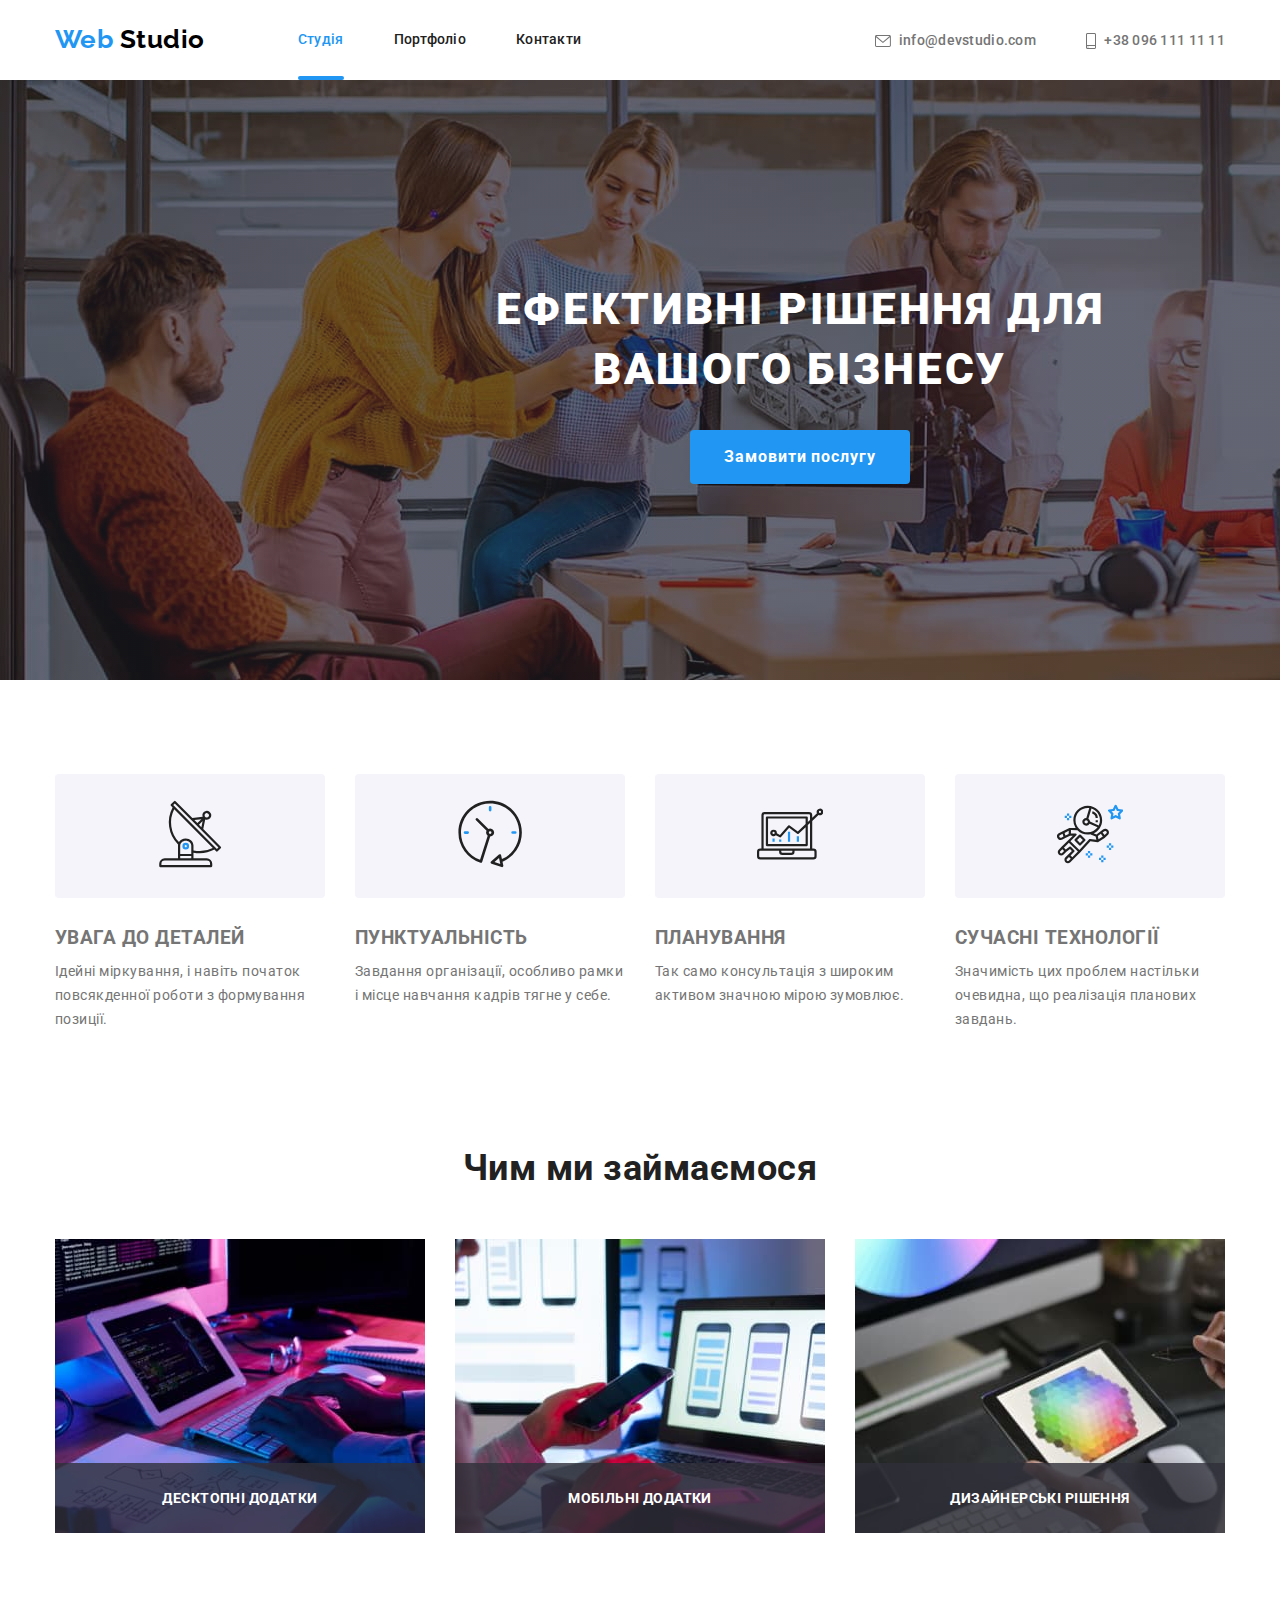
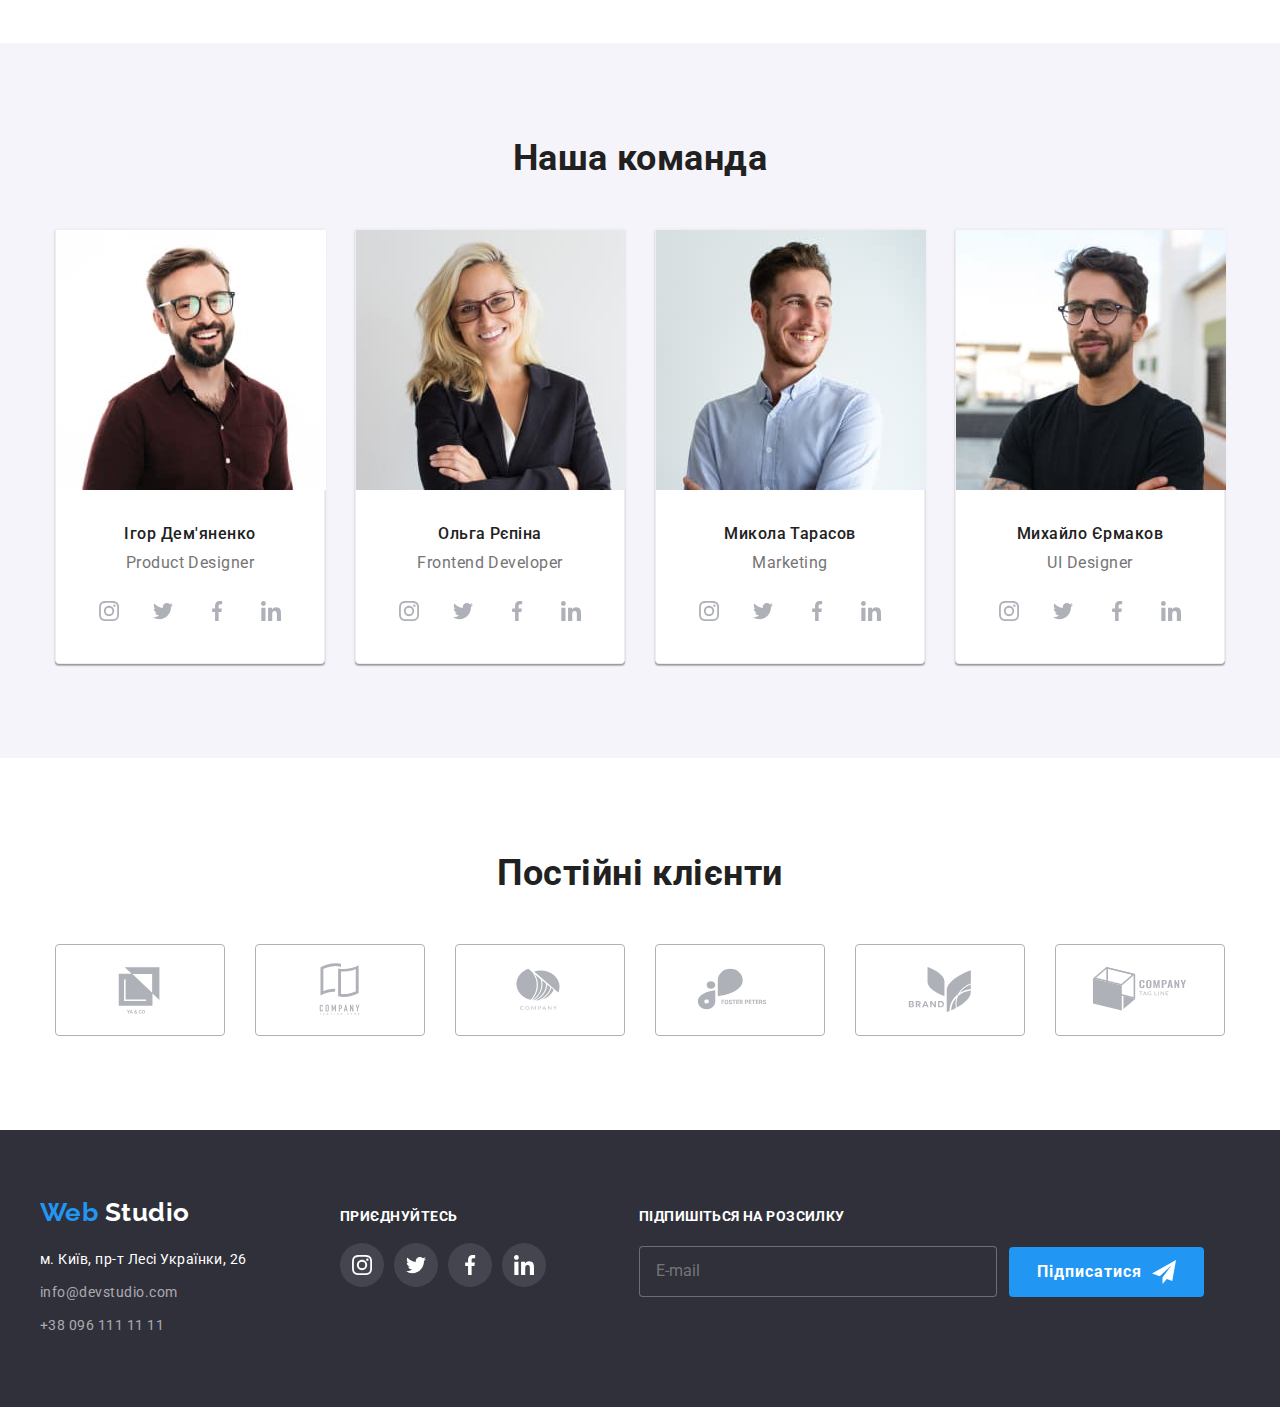
==== commit c01be111: "додав класи згідно BEM" ====
--- a/index.html
+++ b/index.html
@@ -103,95 +103,95 @@
 				</div>
 			</section>
 
-			<section class="section features">
-				<h2 class="section-title visually-hiden">Наші переваги</h2>
+			<section class="section section--bottom-padding">
+				<h2 class="section_title visually-hiden">Наші переваги</h2>
 				<ul class="preference">
-					<li class="item details">
-						<div class="iconbox" height="120px">
-							<svg class="icon" width="66.32" height="70px">
+					<li class="preference_item">
+						<div class="preference_iconbox" height="120px">
+							<svg class="preference_icon" width="66.32" height="70px">
 								<use href="./images/symbol-defs.svg#icon-antenna"></use>
 							</svg>
 						</div>
-						<h3 class="section-title">УВАГА ДО ДЕТАЛЕЙ</h3>
-						<p class="text">Ідейні міркування, і навіть початок повсякденної роботи з формування позиції.</p>
-					</li>
-					<li class="item punctuality">
-						<div class="iconbox" height="120px">
-							<svg class="icon" width="66.32" height="70px">
+						<h3 class="preference_title">УВАГА ДО ДЕТАЛЕЙ</h3>
+						<p class="preference_text">Ідейні міркування, і навіть початок повсякденної роботи з формування позиції.</p>
+					</li>
+					<li class="preference_item">
+						<div class="preference_iconbox" height="120px">
+							<svg class="preference_icon" width="66.32" height="70px">
 								<use href="./images/symbol-defs.svg#icon-clock"></use>
 							</svg>
 						</div>
-						<h3 class="section-title">ПУНКТУАЛЬНІСТЬ</h3>
-						<p class="text">Завдання організації, особливо рамки і місце навчання кадрів тягне у себе.</p>
-					</li>
-					<li class="item planing">
-						<div class="iconbox" height="120px">
-							<svg class="icon" width="66.32" height="70px">
+						<h3 class="preference_title">ПУНКТУАЛЬНІСТЬ</h3>
+						<p class="preference_text">Завдання організації, особливо рамки і місце навчання кадрів тягне у себе.</p>
+					</li>
+					<li class="preference_item">
+						<div class="preference_iconbox" height="120px">
+							<svg class="preference_icon" width="66.32" height="70px">
 								<use href="./images/symbol-defs.svg#icon-diagram"></use>
 							</svg>
 						</div>
-						<h3 class="section-title planing">ПЛАНУВАННЯ</h3>
-						<p class="text">Так само консультація з широким активом значною мірою зумовлює.</p>
-					</li>
-					<li class="item modern-tech">
-						<div class="iconbox" height="120px">
-							<svg class="icon" width="66.32" height="70px">
+						<h3 class="preference_title">ПЛАНУВАННЯ</h3>
+						<p class="preference_text">Так само консультація з широким активом значною мірою зумовлює.</p>
+					</li>
+					<li class="preference_item">
+						<div class="preference_iconbox" height="120px">
+							<svg class="preference_icon" width="66.32" height="70px">
 								<use href="./images/symbol-defs.svg#icon-astronaut"></use>
 							</svg>
 						</div>
-						<h3 class="section-title modern-tech">СУЧАСНІ ТЕХНОЛОГІЇ</h3>
-						<p class="text">Значимість цих проблем настільки очевидна, що реалізація планових завдань.</p>
+						<h3 class="preference_title">СУЧАСНІ ТЕХНОЛОГІЇ</h3>
+						<p class="preference_text">Значимість цих проблем настільки очевидна, що реалізація планових завдань.</p>
 					</li>
 				</ul>
 			</section>
-			<section class="section workfield">
-				<h2 class="section-title work">Чим ми займаємося</h2>
-				<ul class="our-workfield">
-					<li class="item"><img src="./images/img1.jpg" alt="а" width="370" />
-					<div class="item-descr"><h3>Десктопні додатки</h3></div>
-					</li>
-					<li class="item"><img src="./images/img2.jpg" alt="а" width="370" />
-					<div class="item-descr"><h3>Мобільні додатки</h3></div>
+			<section class="section section--size">
+				<h2 class="section_title">Чим ми займаємося</h2>
+				<ul class="workfield">
+					<li class="workfield_item"><img src="./images/img1.jpg" alt="а" width="370" />
+					<div class="workfield_descr"><h3 class="workfield_text">Десктопні додатки</h3></div>
+					</li>
+					<li class="workfield_item"><img src="./images/img2.jpg" alt="а" width="370" />
+					<div class="workfield_descr"><h3 class="workfield_text">Мобільні додатки</h3></div>
 				</li>
-					<li class="item"><img src="./images/img3.jpg" alt="а" width="370" />
-					<div class="item-descr"><h3>Дизайнерські рішення</h3></div>
+					<li class="workfield_item"><img src="./images/img3.jpg" alt="а" width="370" />
+					<div class="workfield_descr"><h3 class="workfield_text">Дизайнерські рішення</h3></div>
 				</li>
 				</ul>
 			</section>
-			<section class="section team">
-				<div class="container teams">
-					<h2 class="section-title crew">Наша команда</h2>
-					<ul class="team">
-						<li class="item">
+			<section class="section section--color">
+				<div class="container">
+					<h2 class="section_title">Наша команда</h2>
+					<ul class="team_list">
+						<li class="team_item">
 							<img src="./images/team-img1.jpg" alt="фото Ігор Дем'яненко" width="270" />
-							<div class="team-descr">
-							<h3 class="section-title person">Ігор Дем'яненко</h3>
-							<p lang="en" class="position">Product Designer</p>
-							<ul class="networks-list">
-								<li class="item">
-									<a href="" class="networks">
-										<svg class="networks-icon" width="20px" height="20px">
+							<div class="team_descr">
+							<h3 class="team_person">Ігор Дем'яненко</h3>
+							<p lang="en" class="team_position">Product Designer</p>
+							<ul class="networks_list">
+								<li class="networks_item">
+									<a href="" class="networks_link">
+										<svg class="networks_icon" width="20px" height="20px">
 											<use href="./images/symbol-defs.svg#icon-instagram"></use>
 										</svg>
 									</a>
 								</li>
-								<li class="item">
-									<a href="" class="networks">
-										<svg class="networks-icon" width="20px" height="20px">
+								<li class="networks_item">
+									<a href="" class="networks_link">
+										<svg class="networks_icon" width="20px" height="20px">
 											<use href="./images/symbol-defs.svg#icon-twitter"></use>
 										</svg>
 									</a>
 								</li>
-								<li class="item">
-									<a href="" class="networks">
-										<svg class="networks-icon" width="20px" height="20px">
+								<li class="networks_item">
+									<a href="" class="networks_link">
+										<svg class="networks_icon" width="20px" height="20px">
 											<use href="./images/symbol-defs.svg#icon-facebook"></use>
 										</svg>
 									</a>
 								</li>
-								<li class="item">
-									<a href="" class="networks">
-										<svg class="networks-icon" width="20px" height="20px">
+								<li class="networks_item">
+									<a href="" class="networks_link">
+										<svg class="networks_icon" width="20px" height="20px">
 											<use href="./images/symbol-defs.svg#icon-linkedin"></use>
 										</svg>
 									</a>
@@ -199,36 +199,36 @@
 							</ul>
 							</div>
 						</li>
-						<li class="item">
+						<li class="team_item">
 							<img src="./images/team-img2.jpg" alt="фото Ольга Рєпіна" width="270" />
-							<div class="team-descr">
-							<h3 class="section-title person">Ольга Рєпіна</h3>
-							<p lang="en" class="position">Frontend Developer</p>
-							<ul class="networks-list">
-								<li class="item">
-									<a href="" class="networks">
-										<svg class="networks-icon" width="20px" height="20px">
+							<div class="team_descr">
+							<h3 class="team_person">Ольга Рєпіна</h3>
+							<p lang="en" class="team_position">Frontend Developer</p>
+							<ul class="networks_list">
+								<li class="networks_item">
+									<a href="" class="networks_link">
+										<svg class="networks_icon" width="20px" height="20px">
 											<use href="./images/symbol-defs.svg#icon-instagram"></use>
 										</svg>
 									</a>
 								</li>
-								<li class="item">
-									<a href="" class="networks">
-										<svg class="networks-icon" width="20px" height="20px">
+								<li class="networks_item">
+									<a href="" class="networks_link">
+										<svg class="networks_icon" width="20px" height="20px">
 											<use href="./images/symbol-defs.svg#icon-twitter"></use>
 										</svg>
 									</a>
 								</li>
-								<li class="item">
-									<a href="" class="networks">
-										<svg class="networks-icon" width="20px" height="20px">
+								<li class="networks_item">
+									<a href="" class="networks_link">
+										<svg class="networks_icon" width="20px" height="20px">
 											<use href="./images/symbol-defs.svg#icon-facebook"></use>
 										</svg>
 									</a>
 								</li>
-								<li class="item">
-									<a href="" class="networks">
-										<svg class="networks-icon" width="20px" height="20px">
+								<li class="networks_item">
+									<a href="" class="networks_link">
+										<svg class="networks_icon" width="20px" height="20px">
 											<use href="./images/symbol-defs.svg#icon-linkedin"></use>
 										</svg>
 									</a>
@@ -236,36 +236,36 @@
 							</ul>
 							</div>
 						</li>
-						<li class="item">
+						<li class="team_item">
 							<img src="./images/team-img3.jpg" alt="фото Микола Тарасов" width="270" />
-							<div class="team-descr">
-							<h3 class="section-title person">Микола Тарасов</h3>
-							<p lang="en" class="position">Marketing</p>
-							<ul class="networks-list">
-								<li class="item">
-									<a href="" class="networks">
-										<svg class="networks-icon" width="20px" height="20px">
+							<div class="team_descr">
+							<h3 class="team_person">Микола Тарасов</h3>
+							<p lang="en" class="team_position">Marketing</p>
+							<ul class="networks_list">
+								<li class="networks_item">
+									<a href="" class="networks_link">
+										<svg class="networks_icon" width="20px" height="20px">
 											<use href="./images/symbol-defs.svg#icon-instagram"></use>
 										</svg>
 									</a>
 								</li>
-								<li class="item">
-									<a href="" class="networks">
-										<svg class="networks-icon" width="20px" height="20px">
+								<li class="networks_item">
+									<a href="" class="networks_link">
+										<svg class="networks_icon" width="20px" height="20px">
 											<use href="./images/symbol-defs.svg#icon-twitter"></use>
 										</svg>
 									</a>
 								</li>
-								<li class="item">
-									<a href="" class="networks">
-										<svg class="networks-icon" width="20px" height="20px">
+								<li class="networks_item">
+									<a href="" class="networks_link">
+										<svg class="networks_icon" width="20px" height="20px">
 											<use href="./images/symbol-defs.svg#icon-facebook"></use>
 										</svg>
 									</a>
 								</li>
-								<li class="item">
-									<a href="" class="networks">
-										<svg class="networks-icon" width="20px" height="20px">
+								<li class="networks_item">
+									<a href="" class="networks_link">
+										<svg class="networks_icon" width="20px" height="20px">
 											<use href="./images/symbol-defs.svg#icon-linkedin"></use>
 										</svg>
 									</a>
@@ -273,36 +273,36 @@
 							</ul>
 							</div>
 						</li>
-						<li class="item">
+						<li class="team_item">
 							<img src="./images/team-img4.jpg" alt="фото Михайло Єрмаков" width="270" />
-							<div class="team-descr">
-							<h3 class="section-title person">Михайло Єрмаков</h3>
-							<p lang="en" class="position">UI Designer</p>
-							<ul class="networks-list">
-								<li class="item">
-									<a href="" class="networks">
-										<svg class="networks-icon" width="20px" height="20px">
+							<div class="team_descr">
+							<h3 class="team_person">Михайло Єрмаков</h3>
+							<p lang="en" class="team_position">UI Designer</p>
+							<ul class="networks_list">
+								<li class="networks_item">
+									<a href="" class="networks_link">
+										<svg class="networks_icon" width="20px" height="20px">
 											<use href="./images/symbol-defs.svg#icon-instagram"></use>
 										</svg>
 									</a>
 								</li>
-								<li class="item">
-									<a href="" class="networks">
-										<svg class="networks-icon" width="20px" height="20px">
+								<li class="networks_item">
+									<a href="" class="networks_link">
+										<svg class="networks_icon" width="20px" height="20px">
 											<use href="./images/symbol-defs.svg#icon-twitter"></use>
 										</svg>
 									</a>
 								</li>
-								<li class="item">
-									<a href="" class="networks">
-										<svg class="networks-icon" width="20px" height="20px">
+								<li class="networks_item">
+									<a href="" class="networks_link">
+										<svg class="networks_icon" width="20px" height="20px">
 											<use href="./images/symbol-defs.svg#icon-facebook"></use>
 										</svg>
 									</a>
 								</li>
-								<li class="item">
-									<a href="" class="networks">
-										<svg class="networks-icon" width="20px" height="20px">
+								<li class="networks_item">
+									<a href="" class="networks_link">
+										<svg class="networks_icon" width="20px" height="20px">
 											<use href="./images/symbol-defs.svg#icon-linkedin"></use>
 										</svg>
 									</a>
@@ -313,36 +313,36 @@
 					</ul>
 				</div>
 			</section>
-			<section class="section our-clients">
-				<h2 class="section-title clients">Постійні клієнти</h2>
-				<ul class="clients-list">
-					<li class="item">
-						<a href="" class="client-link">
+			<section class="section">
+				<h2 class="section_title">Постійні клієнти</h2>
+				<ul class="clients_list">
+					<li class="clients_item">
+						<a href="" class="clients_link">
 							<svg width="106px" height="60px"><use href="./images/symbol-defs.svg#icon-company1"></use></svg>
 						</a>
 					</li>
-					<li class="item">
-						<a href="" class="client-link">
+					<li class="clients_item">
+						<a href="" class="clients_link">
 							<svg width="106px" height="60px"><use href="./images/symbol-defs.svg#icon-company2"></use></svg>
 						</a>
 					</li>
-					<li class="item">
-						<a href="" class="client-link">
+					<li class="clients_item">
+						<a href="" class="clients_link">
 							<svg width="106px" height="60px"><use href="./images/symbol-defs.svg#icon-company3"></use></svg>
 						</a>
 					</li>
-					<li class="item">
-						<a href="" class="client-link">
+					<li class="clients_item">
+						<a href="" class="clients_link">
 							<svg width="106px" height="60px"><use href="./images/symbol-defs.svg#icon-company4"></use></svg>
 						</a>
 					</li>
-					<li class="item">
-						<a href="" class="client-link">
+					<li class="clients_item">
+						<a href="" class="clients_link">
 							<svg width="106px" height="60px"><use href="./images/symbol-defs.svg#icon-company5"></use></svg>
 						</a>
 					</li>
-					<li class="item">
-						<a href="" class="client-link">
+					<li class="clients_item">
+						<a href="" class="clients_link">
 							<svg width="106px" height="60px"><use href="./images/symbol-defs.svg#icon-company6"></use></svg>
 						</a>
 					</li>
@@ -350,47 +350,47 @@
 			</section>
 		</main>
 		<footer class="page-footer">
-			<div class="footer-block">
-				<div class="container foot">
-					<a href="./index.html" class="logo">
-						<span class="part-logo">Web</span>
+			<div class="page-footer_block">
+				<div class="address_container">
+					<a href="./index.html" class="logo logo--color">
+						<span class="logo_design">Web</span>
 						Studio
 					</a>
 					<address class="address">
-						<p class="street">м. Київ, пр-т Лесі Українки, 26</p>
-						<ul>
-							<li class="mail"><a href="mailto:info@devstudio.com" class="contacts mail">info@devstudio.com</a></li>
-							<li><a href="tel:+380961111111" class="contacts">+38 096 111 11 11</a></li>
+						<p class="address_street">м. Київ, пр-т Лесі Українки, 26</p>
+						<ul class="address_list">
+							<li class="address_item"><a href="mailto:info@devstudio.com" class="contacts contacts--style">info@devstudio.com</a></li>
+							<li class="address_item"><a href="tel:+380961111111" class="contacts contacts--style">+38 096 111 11 11</a></li>
 						</ul>
 					</address>
 				</div>
-				<div class="foot-networkslist">
-					<h4 class="join-us">Приєднуйтесь</h4>
-					<ul class="networks-list">
-								<li class="item">
-									<a href="" class="networks webstudio">
-										<svg class="networks-icon" width="20px" height="20px">
+				<div class="page-footer_networks">
+					<h4 class="networks_title">Приєднуйтесь</h4>
+					<ul class="networks_list">
+								<li class="networks_item">
+									<a href="" class="networks_link networks_link--color">
+										<svg class="networks_icon" width="20px" height="20px">
 											<use href="./images/symbol-defs.svg#icon-instagram"></use>
 										</svg>
 									</a>
 								</li>
-								<li class="item">
-									<a href="" class="networks  webstudio">
-										<svg class="networks-icon" width="20px" height="20px">
+								<li class="networks_item">
+									<a href="" class="networks_link networks_link--color">
+										<svg class="networks_icon" width="20px" height="20px">
 											<use href="./images/symbol-defs.svg#icon-twitter"></use>
 										</svg>
 									</a>
 								</li>
-								<li class="item">
-									<a href="" class="networks  webstudio">
-										<svg class="networks-icon" width="20px" height="20px">
+								<li class="networks_item">
+									<a href="" class="networks_link networks_link--color">
+										<svg class="networks_icon" width="20px" height="20px">
 											<use href="./images/symbol-defs.svg#icon-facebook"></use>
 										</svg>
 									</a>
 								</li>
-								<li class="item">
-									<a href="" class="networks  webstudio">
-										<svg class="networks-icon" width="20px" height="20px">
+								<li class="networks_item">
+									<a href="" class="networks_link networks_link--color">
+										<svg class="networks_icon" width="20px" height="20px">
 											<use href="./images/symbol-defs.svg#icon-linkedin"></use>
 										</svg>
 									</a>
@@ -399,13 +399,13 @@
 						</li>
 					</ul>
 				</div>
-				<div class="subscribe-container">
-					<b class="subscribe">Підпишіться на розсилку</b>
-					<form class="subscribe-form" autocomplete="off">
-						<label class="subscribe-label">
-							<input type="email" name="email" class="subscribe-input" placeholder="E-mail">
+				<div class="page-footer_subscribe">
+					<b class="subscribe_title">Підпишіться на розсилку</b>
+					<form class="subscribe_form" autocomplete="off">
+						<label class="subscribe_label">
+							<input type="email" name="email" class="subscribe_input" placeholder="E-mail">
 						</label>
-						<button type="submit" class="button subscr">Підписатися</button>
+						<button type="submit" class="button button--size">Підписатися</button>
 					</form>
 				</div>
 			</div>
--- a/CSS/styles.css
+++ b/CSS/styles.css
@@ -395,11 +395,14 @@
 	cursor: pointer;
 }
 /* MAIN CSS (without hero) */
-.section.features {
+.section {
 	padding-top: 94px;
+	padding-bottom: 94px;
+}
+.section--bottom-padding {
 	padding-bottom: 59px;
 }
-.section .section-title {
+.section_title {
 	color: var(--title-text-color);
 
 	font-size: 14px;
@@ -413,30 +416,19 @@
 	padding-right: 15px;
 	margin: 0 auto;
 }
-.preference .item {
+.preference_item {
 	width: 270px;
 }
-.preference .item:not(:last-child) {
+.preference_item:not(:last-child) {
 	margin-right: 30px;
 }
 
-.preference .section-title {
+.preference_title {
 	margin-top: 0;
 	margin-bottom: 10px;
 }
-/* .preference .item::before {
-	display: block;
-	content: "";
-	height: 120px;
-	background-color: #f5f4fa;
-	margin-bottom: 30px;
-	background-position: center;
-	background-repeat: no-repeat;
-	background-size: 70px 70px; */
-
-/* .details::before { */
-/* background-image: url("../images/antenna\ 1.svg"); */
-.iconbox {
+
+.preference_iconbox {
 	border-radius: 4px;
 	background-color: #f5f4fa;
 	/* height: 120px; */
@@ -444,40 +436,35 @@
 	align-items: center;
 	margin-bottom: 30px;
 }
-.iconbox .icon {
+.preference_icon {
 	margin-top: 25px;
 	margin-bottom: 25px;
 }
 
-.preference .text {
+.preference_text {
 	font-size: 14px;
 	line-height: 1.71;
 	margin-top: 0;
 	margin-bottom: 0;
 }
 
-/* .container.teams {
-	padding-bottom: 94px;
-	padding-top: 94px;
-} */
-.section.workfield {
+.section--size {
 	width: 1200px;
 	padding-left: 15px;
 	padding-right: 15px;
 	margin: 0 auto;
 	padding-top: 56px;
-	padding-bottom: 94px;
-}
-.our-workfield {
-	display: flex;
-	padding: 0;
-}
-.our-workfield .item {
+}
+.workfield {
+	display: flex;
+	padding: 0;
+}
+.workfield_item {
 	width: 370px;
 	height: 294px;
 	position: relative;
 }
-.item-descr {
+.workfield_descr {
 	display: block;
 	position: absolute;
 	text-align: center;
@@ -490,7 +477,7 @@
 	padding-top: 27px;
 	padding-bottom: 27px;
 }
-.item-descr h3 {
+.workfield_text {
 	font-size: 14px;
 	font-weight: 700;
 	line-height: 1.17;
@@ -500,19 +487,20 @@
 	margin: 0;
 }
 
-.team .item {
+.workfield_item:not(:last-child) {
+	margin-right: 30px;
+}
+
+.team_item {
+	background-color: #ffffff;
+	width: 270px;
 	border: 1px solid #eeeeee;
 	border-bottom-right-radius: 4px;
 	border-bottom-left-radius: 4px;
 	box-shadow: 0px 1px 3px rgba(0, 0, 0, 0.12), 0px 1px 1px rgba(0, 0, 0, 0.14), 0px 2px 1px rgba(0, 0, 0, 0.2);
 }
-.our-workfield .item:not(:last-child) {
-	margin-right: 30px;
-}
-
-.section-title.work,
-.section-title.crew,
-.section-title.clients {
+
+.section_title {
 	margin-top: 0;
 	margin-bottom: 50px;
 	font-size: 36px;
@@ -520,55 +508,53 @@
 	text-align: center;
 }
 
-.section.team {
+.section--color {
 	background-color: #f5f4fa;
 	padding-top: 94px;
 	padding-bottom: 94px;
 }
-.team {
-	display: flex;
-	padding: 0;
-	margin: 0;
-}
-.team .item {
-	background-color: #ffffff;
-	width: 270px;
-}
-.team .item:not(:last-child) {
+.team_list {
+	display: flex;
+	padding: 0;
+	margin: 0;
+}
+
+.team_item:not(:last-child) {
 	margin-right: 30px;
 }
-.team-descr {
+.team_descr {
 	padding: 30px 32px;
 }
-.section-title.person {
+.team_person {
 	margin: 0;
 	margin-bottom: 10px;
 	font-weight: 500;
 	font-size: 16px;
 	line-height: 1.2;
 	text-align: center;
-}
-
-.position {
+	color: #212121;
+}
+
+.team_position {
 	margin-top: 0;
 	margin-bottom: 16px;
 	font-size: 16px;
 	line-height: 1.2;
 	text-align: center;
 }
-.networks-list {
-	display: flex;
-	justify-content: center;
-	margin: 0;
-	padding: 0;
-}
-.networks-list .item {
+.networks_list {
+	display: flex;
+	justify-content: center;
+	margin: 0;
+	padding: 0;
+}
+.networks_item {
 	background-color: transparent;
 	box-shadow: none;
 	border-color: transparent;
 	border-radius: 50%;
 }
-.networks {
+.networks_link {
 	width: 44px;
 	height: 44px;
 	display: flex;
@@ -582,33 +568,28 @@
 	transition-duration: 250ms;
 	transition-timing-function: cubic-bezier(0.4, 0, 0.2, 1);
 }
-.networks-list .item:not(:last-child) {
+.networks_item:not(:last-child) {
 	margin-right: 10px;
 }
 
-.networks:hover,
-.networks:focus {
+.networks_link:hover,
+.networks_link:focus {
 	background-color: var(--acent-color);
 	fill: #ffffff;
 }
-.networks-icon {
+.networks_icon {
 	width: 20px;
 	height: 20px;
 }
 
-.section.our-clients {
-	padding-top: 94px;
-	padding-bottom: 94px;
-}
-
-.clients-list {
-	display: flex;
-	justify-content: center;
-	padding: 0;
-	margin: 0;
-}
-
-.client-link {
+.clients_list {
+	display: flex;
+	justify-content: center;
+	padding: 0;
+	margin: 0;
+}
+
+.clients_link {
 	fill: #afb1b8;
 	display: flex;
 	justify-content: center;
@@ -623,12 +604,12 @@
 	transition-timing-function: cubic-bezier(0.4, 0, 0.2, 1);
 }
 
-.client-link:hover,
-.client-link:focus {
+.clients_link:hover,
+.clients_link:focus {
 	border-color: var(--acent-color);
 	fill: var(--acent-color);
 }
-.clients-list .item:not(:last-child) {
+.clients_item:not(:last-child) {
 	margin-right: 30px;
 }
 /* footer CSS */
@@ -638,22 +619,22 @@
 	padding-top: 60px;
 	padding-bottom: 60px;
 }
-.footer-block {
+.page-footer_block {
 	display: flex;
 	width: 1200px;
 	margin: 0 auto;
 	align-items: baseline;
 }
-.container.foot {
+.address_container {
 	width: 270px;
 	margin: 0;
 }
-.page-footer .logo {
+.logo--color {
 	padding-top: 0;
 	padding-bottom: 0;
 	color: #ffffff;
 }
-.street {
+.address_street {
 	margin: 0;
 	margin-bottom: 9px;
 	color: #ffffff;
@@ -664,14 +645,14 @@
 .address {
 	margin-top: 20px;
 }
-.address ul {
-	padding: 0;
-	margin: 0;
-}
-.mail {
+.address_list {
+	padding: 0;
+	margin: 0;
+}
+.address_item {
 	margin-bottom: 9px;
 }
-.page-footer .contacts {
+.contacts--style {
 	color: rgba(255, 255, 255, 0.6);
 	font-style: normal;
 
@@ -679,30 +660,27 @@
 	line-height: 1.71;
 	text-decoration: none;
 }
-.foot-networkslist {
+.page-footer_networks {
 	font-size: 14px;
 	font-weight: 700;
 	color: #ffffff;
 	text-transform: uppercase;
 	padding-left: 30px;
 }
-.join-us {
-	margin: 0;
-	margin-bottom: 20px;
-}
-.networks.webstudio {
+
+.networks_link--color {
 	background-color: rgba(255, 255, 255, 0.1);
 	fill: #ffffff;
 	cursor: pointer;
 }
-.networks.webstudio:hover,
-.networks.webstudio:focus {
+.networks_link--color:hover,
+.networks_link--color:focus {
 	background-color: var(--acent-color);
 }
-.subscribe-container {
+.page-footer_subscribe {
 	padding-left: 93px;
 }
-.subscribe {
+.subscribe_title {
 	display: block;
 	color: #ffffff;
 	font-weight: 700;
@@ -712,11 +690,11 @@
 	text-transform: uppercase;
 	margin-bottom: 20px;
 }
-.subscribe-form {
+.subscribe_form {
 	display: flex;
 	align-items: center;
 }
-.subscribe-input {
+.subscribe_input {
 	width: 358px;
 	margin-right: 12px;
 	padding: 15px 16px;
@@ -726,12 +704,12 @@
 	background-color: #2f303a;
 	color: #ffffff;
 }
-.button.subscr {
+.button--size {
 	padding: 0;
 	padding: 10px 28px;
 	border: none;
 }
-.button.subscr::after {
+.button--size::after {
 	content: "";
 	display: inline-block;
 	vertical-align: middle;
@@ -743,64 +721,50 @@
 	background-position: center;
 	background-size: contain;
 }
-.subscribe-button {
-	/* font-family: Roboto, sans-serif;
-	padding: 10px 28px;
-	border-color: transparent;
-	background-color: var(--acent-color);
-	color: #ffffff;
-	font-size: 16px;
-	line-height: 1.87;
-	letter-spacing: 0.06em;
-	border-radius: 4px; */
-}
+
 /* portfolio filters CSS */
-.page-header.portfolio {
+.page-header--botom-line {
 	border-bottom: 1px solid #ececec;
 }
-.section.filter {
-	padding-top: 94px;
-	padding-bottom: 94px;
-}
-.filters {
-	display: flex;
-	margin: 0;
-	justify-content: center;
-}
-
-.filters .button {
-	border-color: transparent;
-	border-radius: 4px;
+
+.filters_list {
+	display: flex;
+	margin: 0;
+	justify-content: center;
+}
+
+.button--color {
 	padding: 6px 25px;
 
 	color: #212121;
 	background-color: #f5f4fa;
 	font-weight: 500;
-	font-size: 16px;
 	line-height: 1.62;
 
 	transition-property: background-color, color;
 	transition-duration: 250ms;
 	transition-timing-function: cubic-bezier(0.4, 0, 0.2, 1);
 }
-.filters .item:not(:last-child) {
+
+.filters_item:not(:last-child) {
 	margin-right: 8px;
 }
 
-.filters .button:hover,
-.filters .button:focus {
+.button--color:hover,
+.button--color:focus {
 	color: #ffffff;
 	background-color: var(--acent-color);
 }
-.container.project-list {
+.container--padding-top {
 	padding-top: 50px;
 }
-.section-title.project {
+.projects_title {
 	margin: 0px;
 	/* margin-bottom: 4px; */
 	font-size: 18px;
 	line-height: 2;
 	letter-spacing: 0.06em;
+	color: #212121;
 }
 
 .projects {
@@ -810,7 +774,7 @@
 	/* margin-bottom: 94px; */
 	padding: 0px;
 }
-.project-link {
+.projects_link {
 	display: block;
 	width: 370;
 	position: relative;
@@ -819,7 +783,7 @@
 	text-decoration: none;
 	cursor: pointer;
 }
-.projects .item {
+.projects_item {
 	width: 370px;
 	border: 1px solid #eeeeee;
 	margin-bottom: 30px;
@@ -828,30 +792,23 @@
 	transition-duration: 250ms;
 	transition-timing-function: cubic-bezier(0.4, 0, 0.2, 1);
 }
-.project-link img {
-	display: block;
-}
-
-.cover-text {
-	/* display: block;
-	position: absolute;
-	height: 294px;
-	width: 100%; */
+.projects_link img {
+	display: block;
+}
+
+.projects_overlay-text {
 	font-size: 18px;
 	line-height: 1.55;
 	letter-spacing: 0.03em;
 	color: #ffffff;
 	margin: 0;
 	padding: 63px 24px;
-	/* top: 0;
-	left: 0;
-	opacity: 0; */
-}
-.overlay-box {
+}
+.projects_overlay-box {
 	position: relative;
 	overflow: hidden;
 }
-.overlay {
+.projects_overlay {
 	position: absolute;
 	top: 0;
 	left: 0;
@@ -862,34 +819,31 @@
 	transition: transform 250ms cubic-bezier(0.4, 0, 0.2, 1);
 }
 
-.project-link:hover .overlay,
-.project-link:focus .overlay {
+.projects_link:hover .projects_overlay,
+.projects_link:focus .projects_overlay {
 	transform: translate(0);
 }
 
-.project-descr {
+.projects_descr {
+	width: 370px;
 	padding: 20px 24px;
 }
-.projects .item:nth-child(3n) {
+.projects_item:nth-child(3n) {
 	margin-right: 0px;
 }
-.projects .item:nth-last-child(-n + 3) {
+.projects_item:nth-last-child(-n + 3) {
 	margin-bottom: 0px;
 }
-.projects .item:hover,
-.projects .item:focus {
+.projects_item:hover,
+.projects_item:focus {
 	box-shadow: 0px 1px 1px rgba(0, 0, 0, 0.12), 0px 4px 4px rgba(0, 0, 0, 0.06), 1px 4px 6px rgba(0, 0, 0, 0.16);
 }
 
-.project-link p {
+.projects_type {
 	margin: 0;
 	/* margin-bottom: 20px; */
 	font-size: 16px;
 	line-height: 1.88;
-}
-.container-descr {
-	width: 370px;
-	padding: 20px 24px;
 }
 
 /* .projects p,
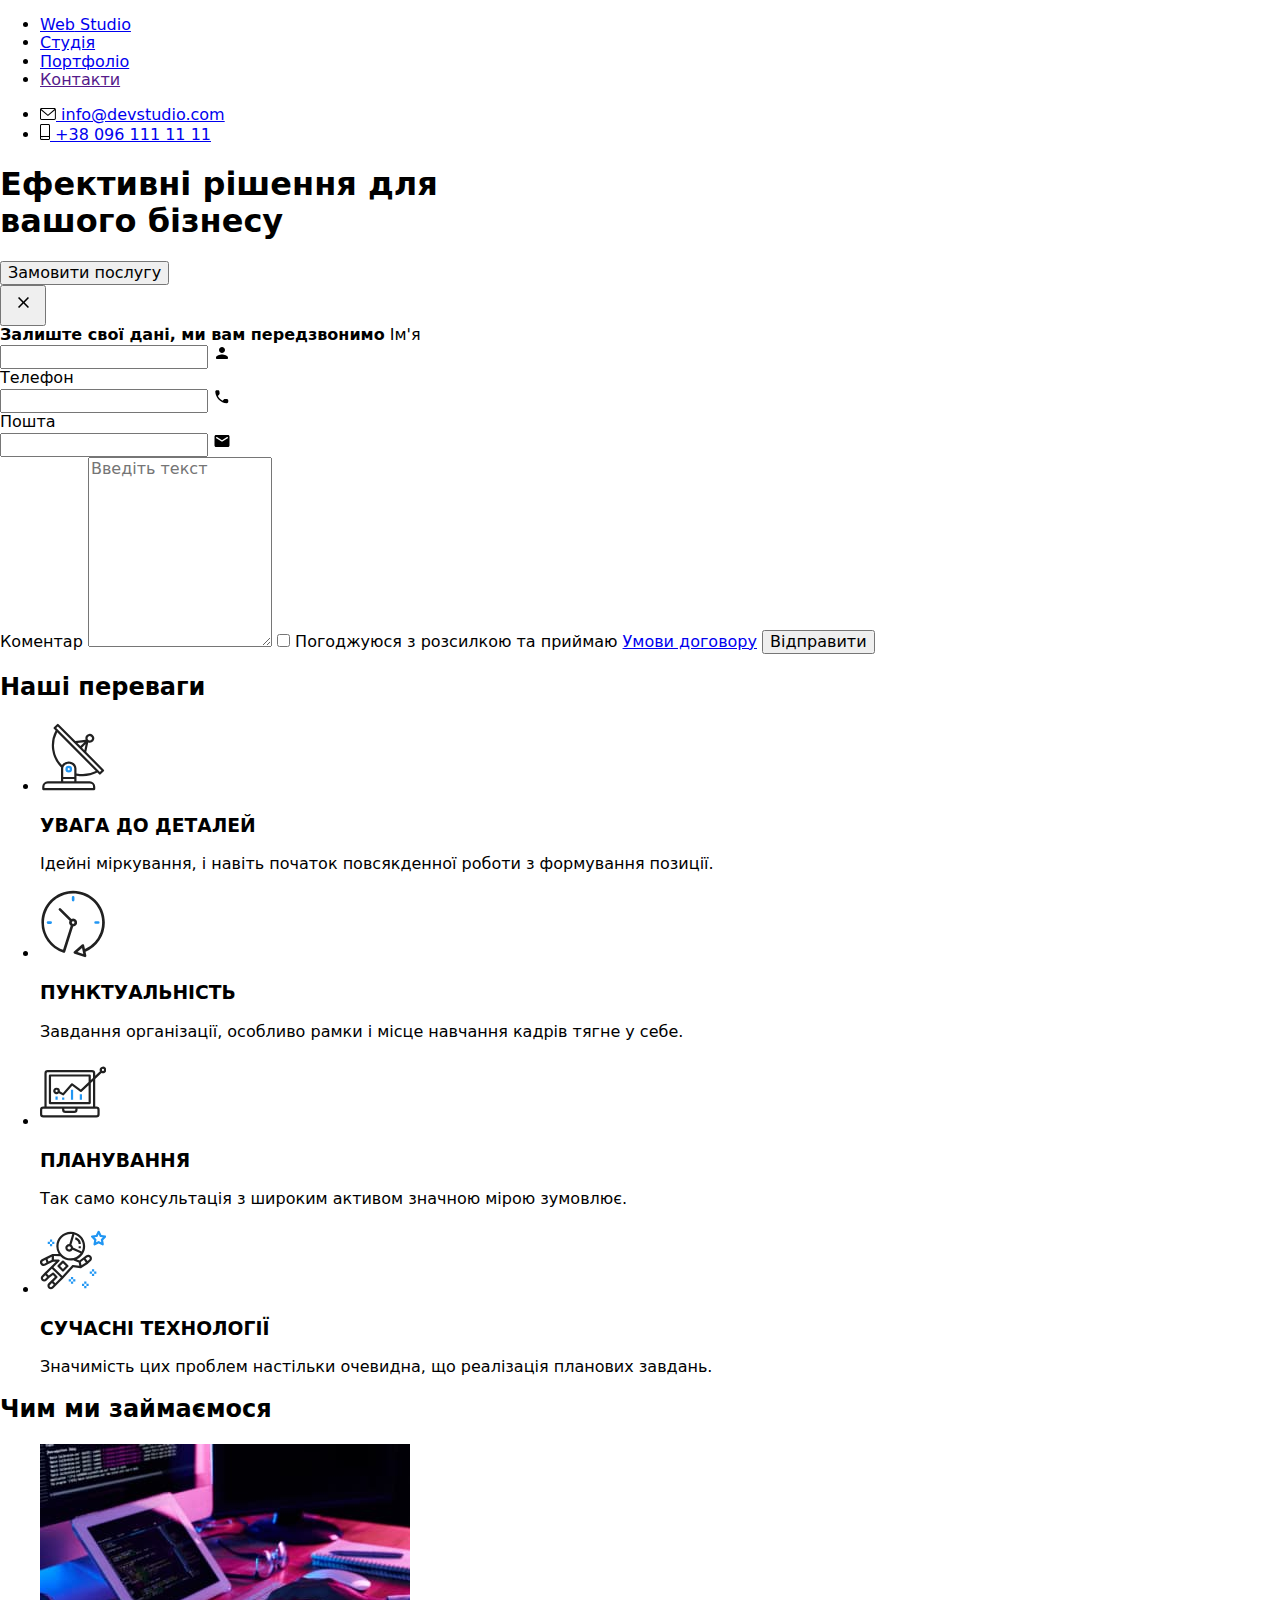
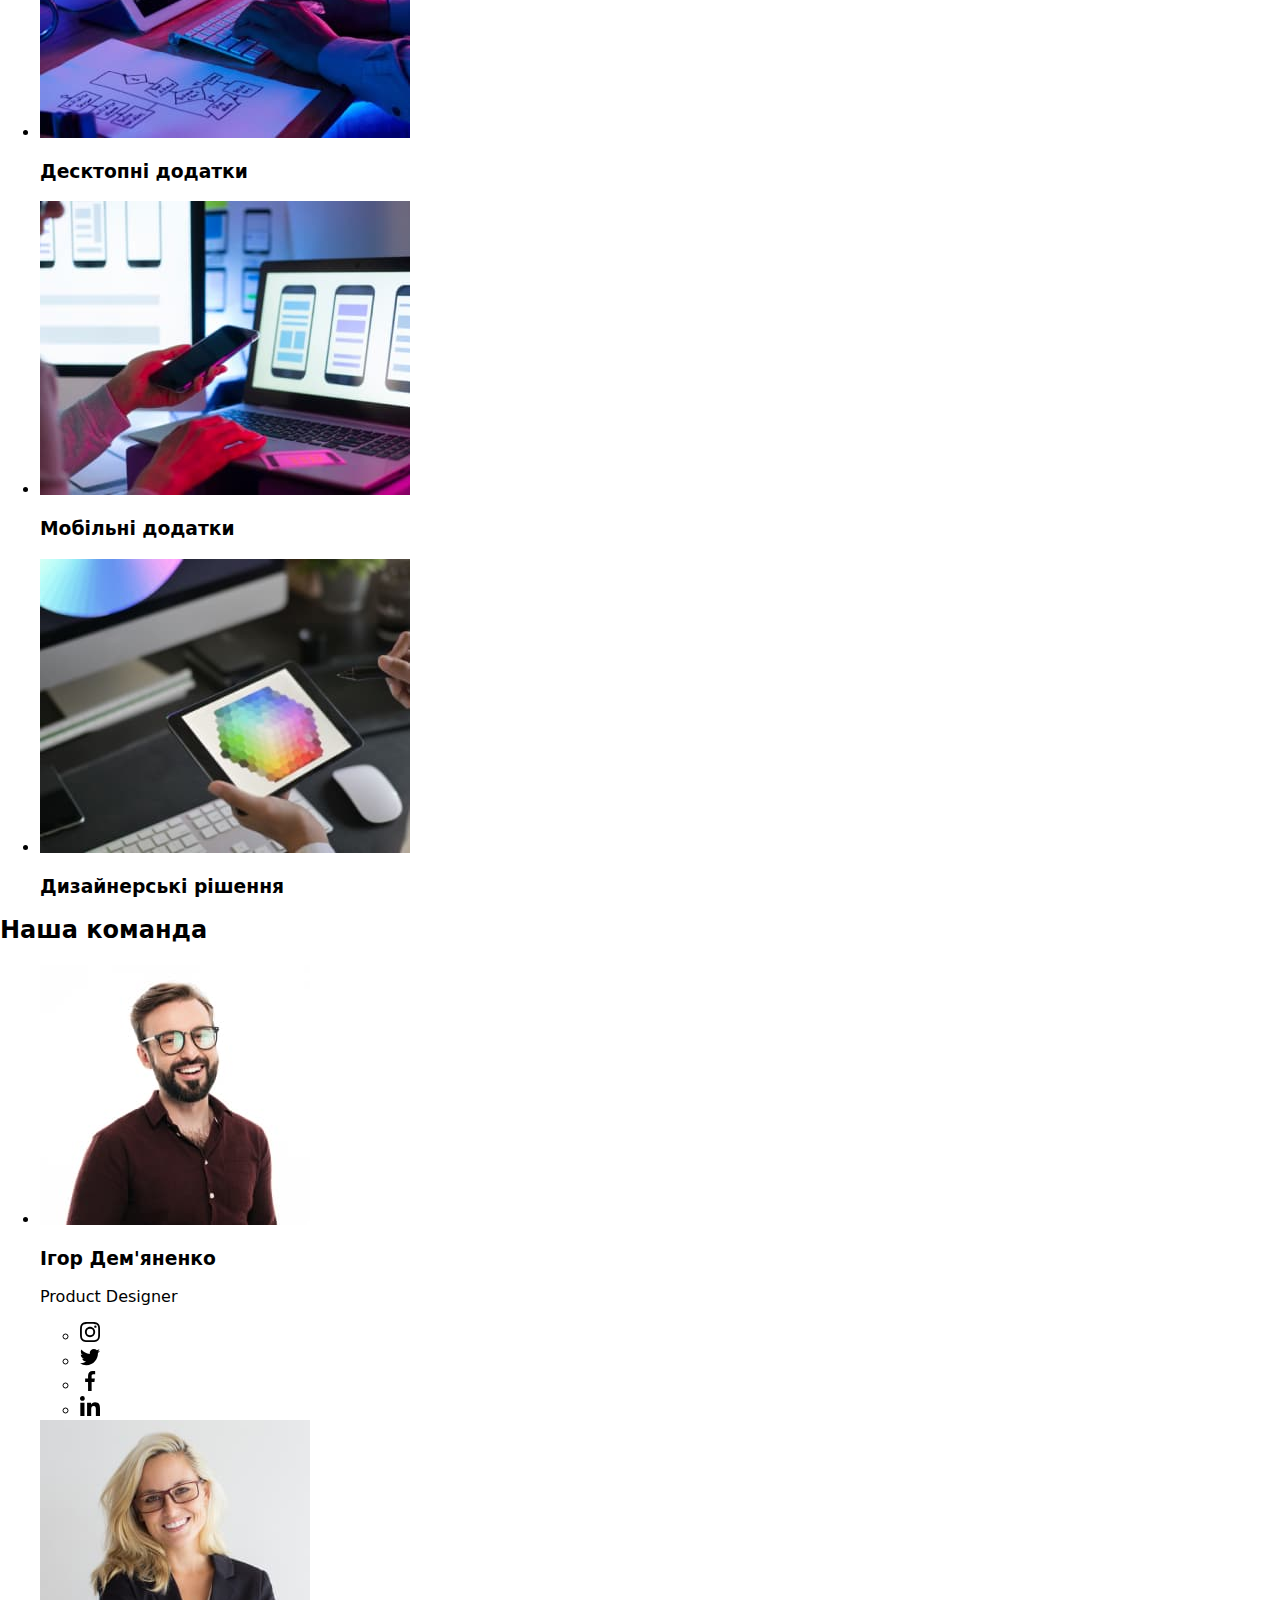
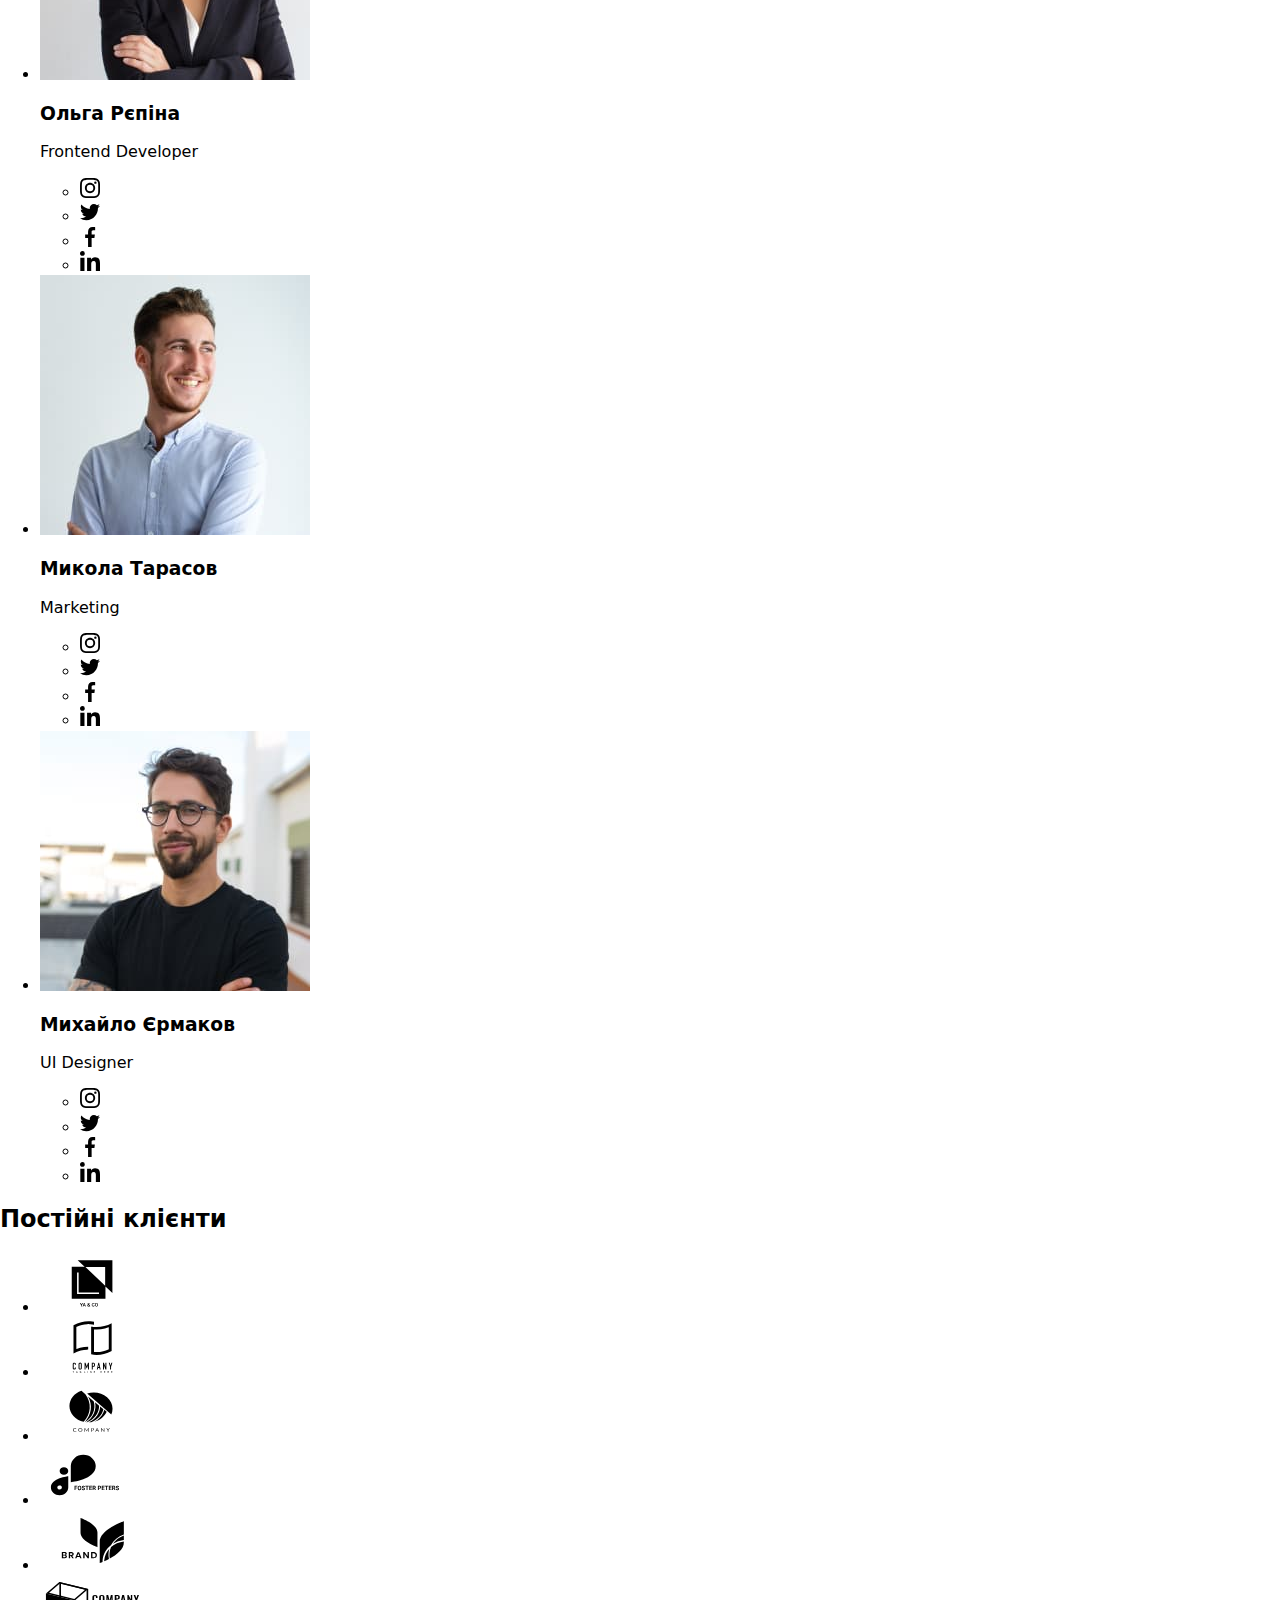
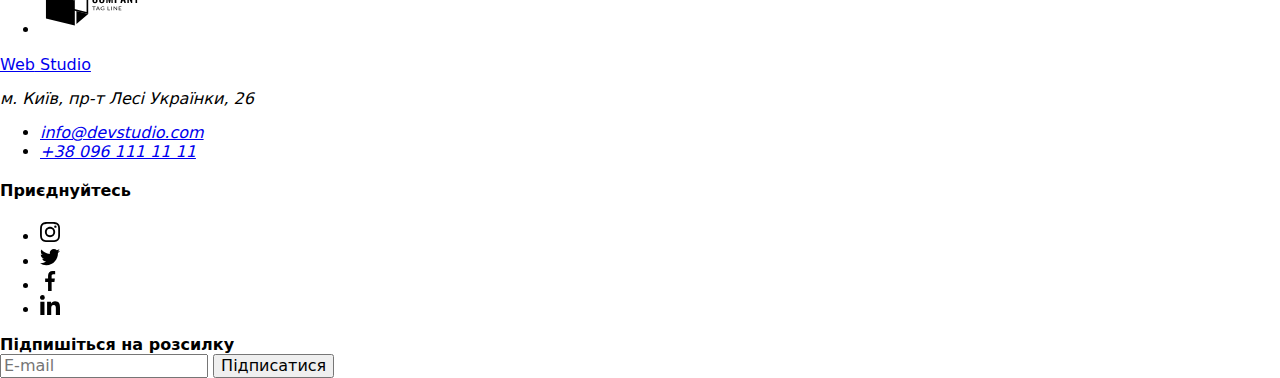
==== commit 43f9e846: "перевели сайт на sass" ====
--- a/index.html
+++ b/index.html
@@ -14,7 +14,7 @@
 			rel="stylesheet"
 			href="https://cdnjs.cloudflare.com/ajax/libs/modern-normalize/1.1.0/modern-normalize.min.css"
 		/>
-		<link rel="stylesheet" href="CSS/styles.css" />
+		<link rel="stylesheet" href="CSS/main.min.css" />
 		<title>Web Studio Site</title>
 	</head>
 
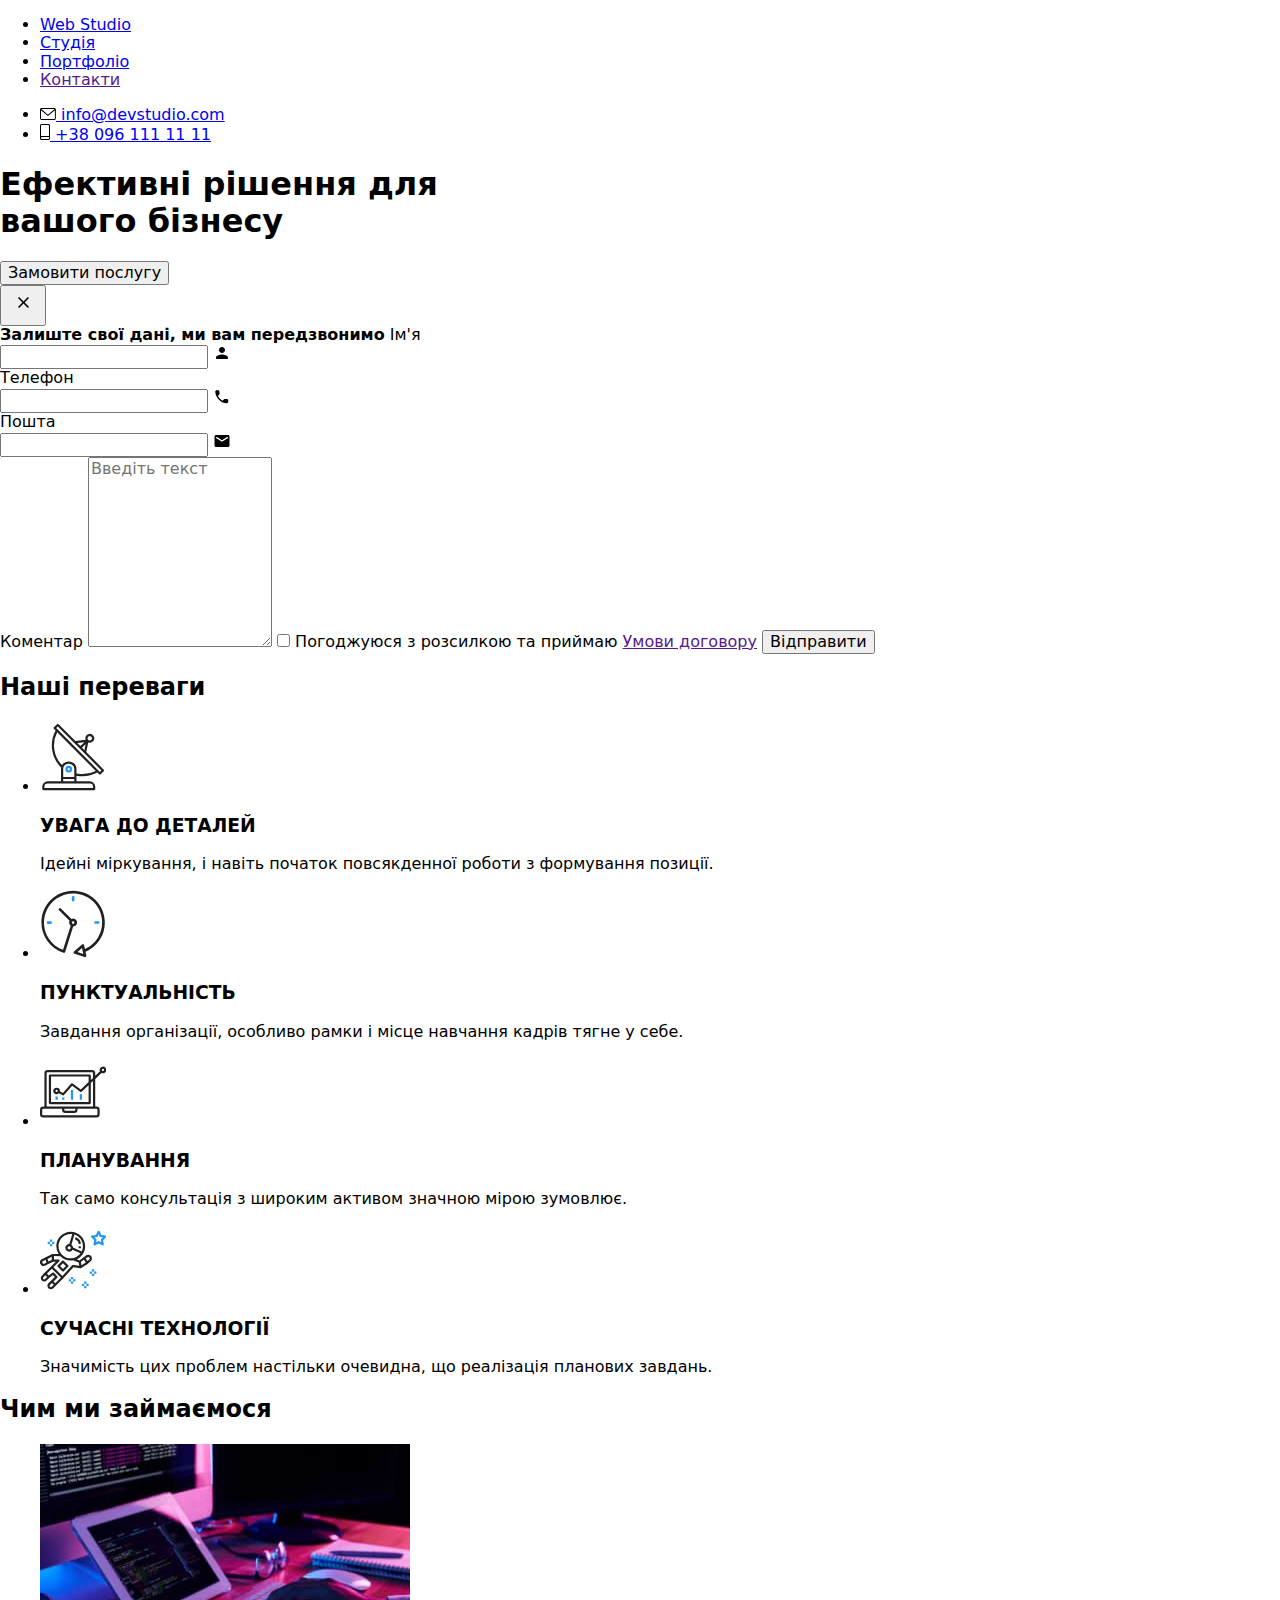
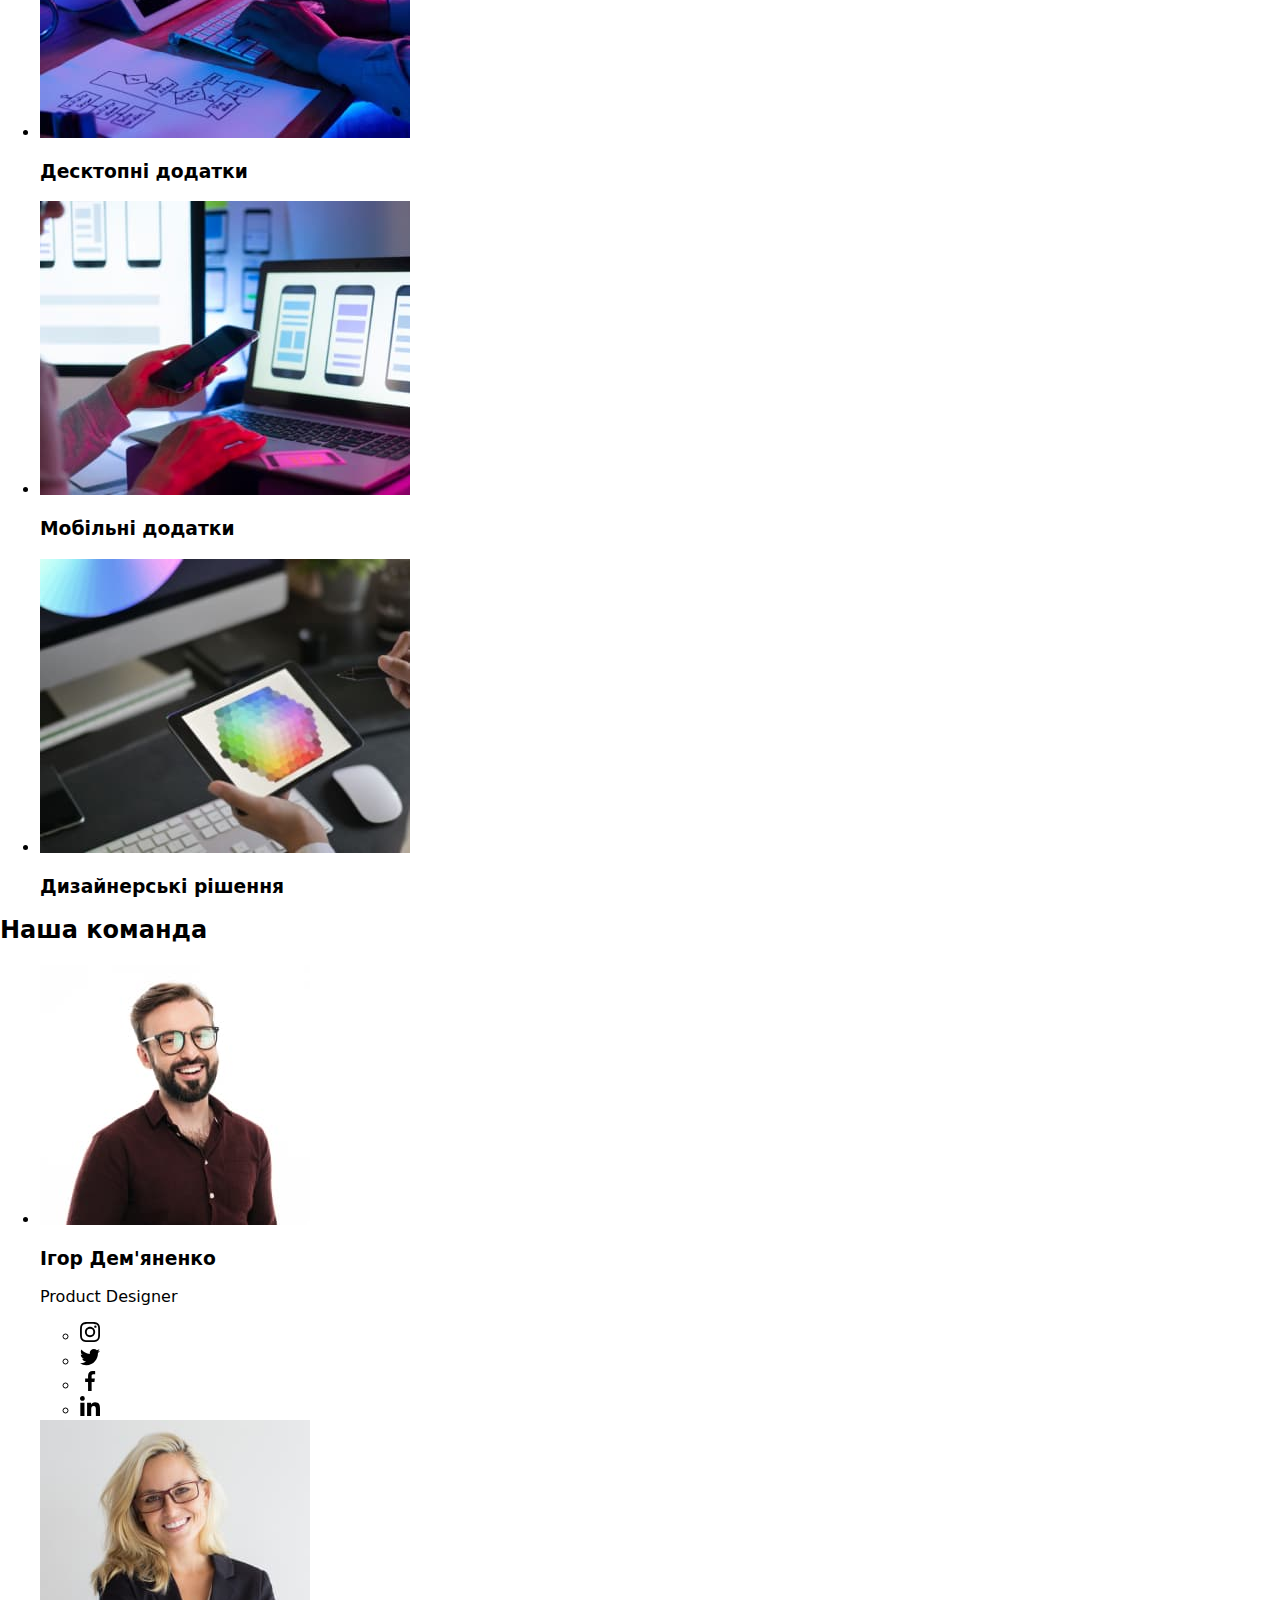
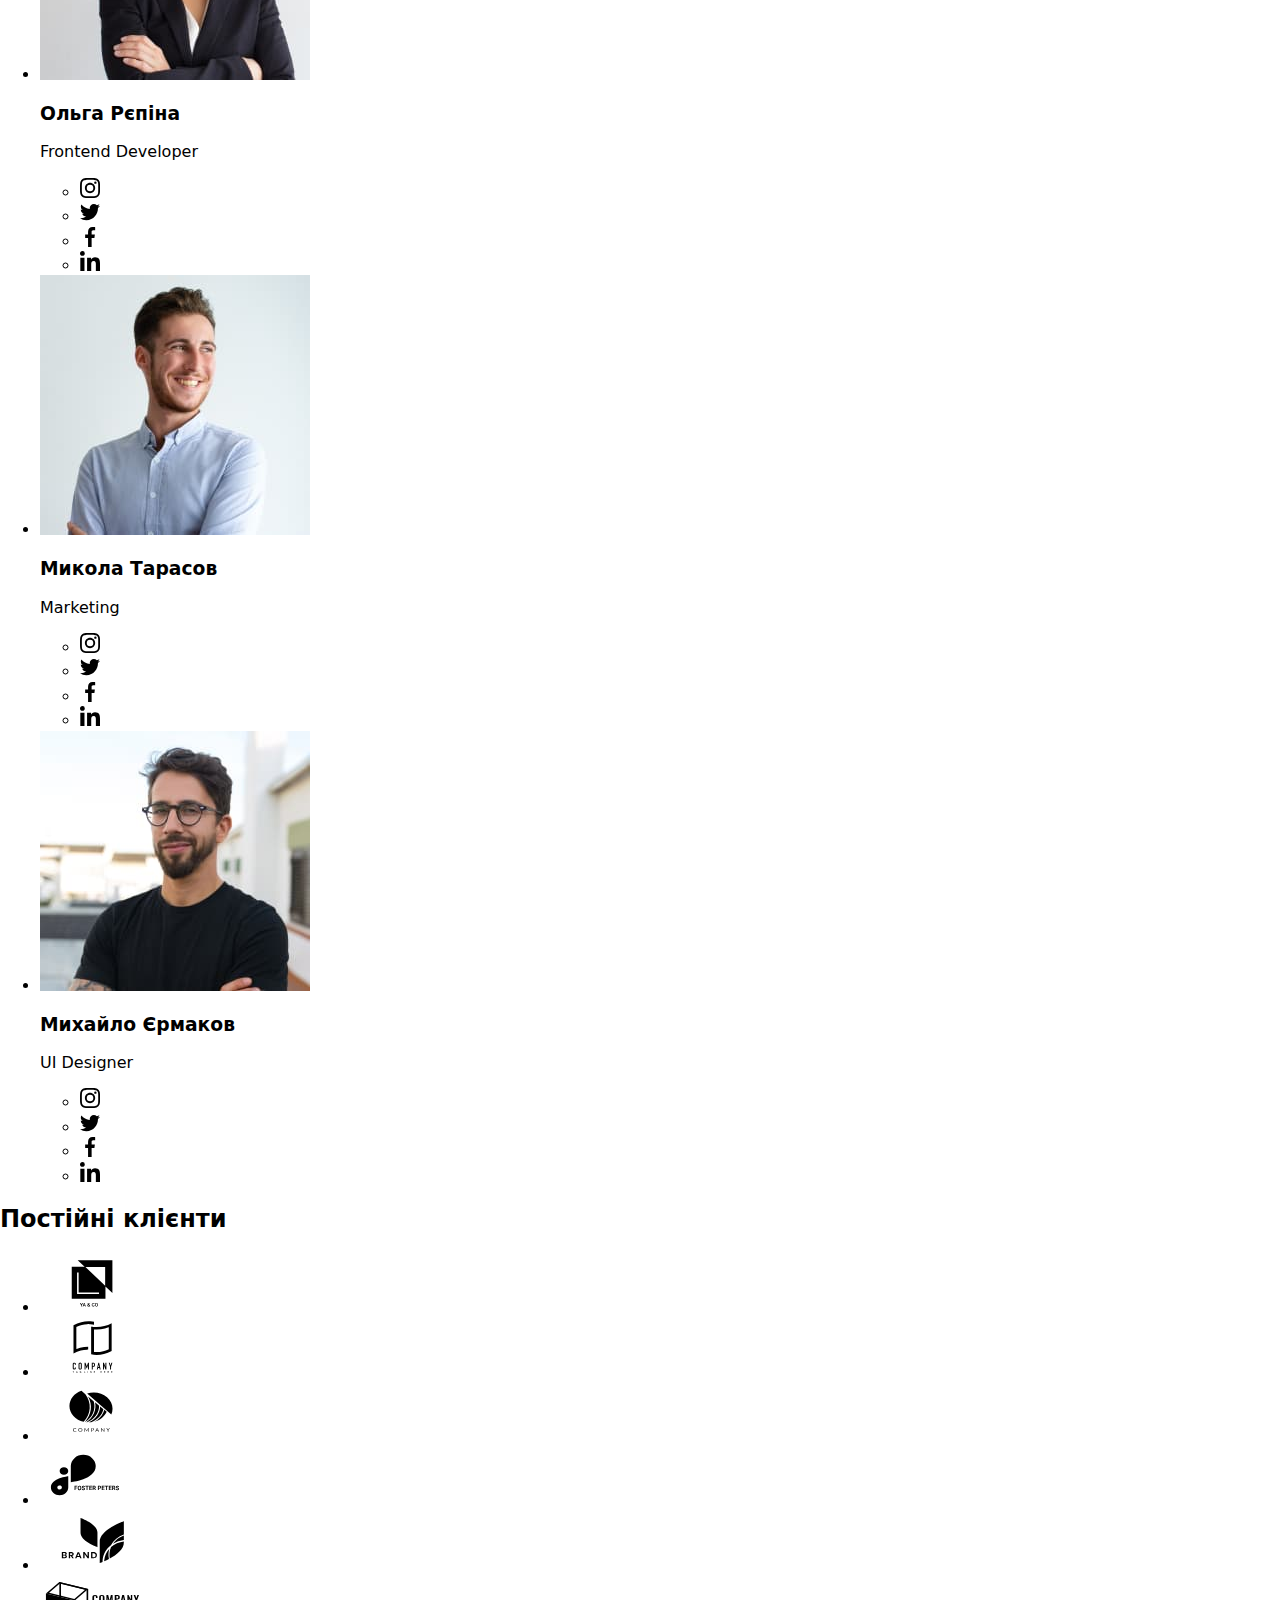
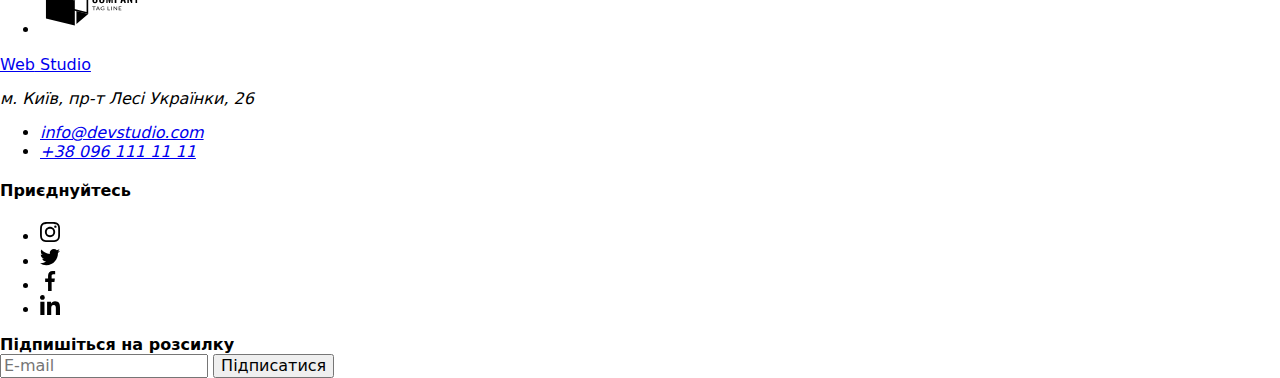
==== commit 781a7200: "внесли небольшие правки" ====
--- a/index.html
+++ b/index.html
@@ -95,7 +95,7 @@
 						<label class="form_terms">
 							<input type="checkbox" name="checkbox" value="is-agree" class="form_checkbox">
 							<span class="form_check-mark"></span>
-							<span class="form_agreement">Погоджуюся з розсилкою та приймаю <a href="form_contract"> Умови договору</a></span>
+							<span class="form_agreement">Погоджуюся з розсилкою та приймаю <a href="" class="form_contract"> Умови договору</a></span>
 						</label>
 						<button type="submit" class="form_sumbit">Відправити</button>
 					</form>
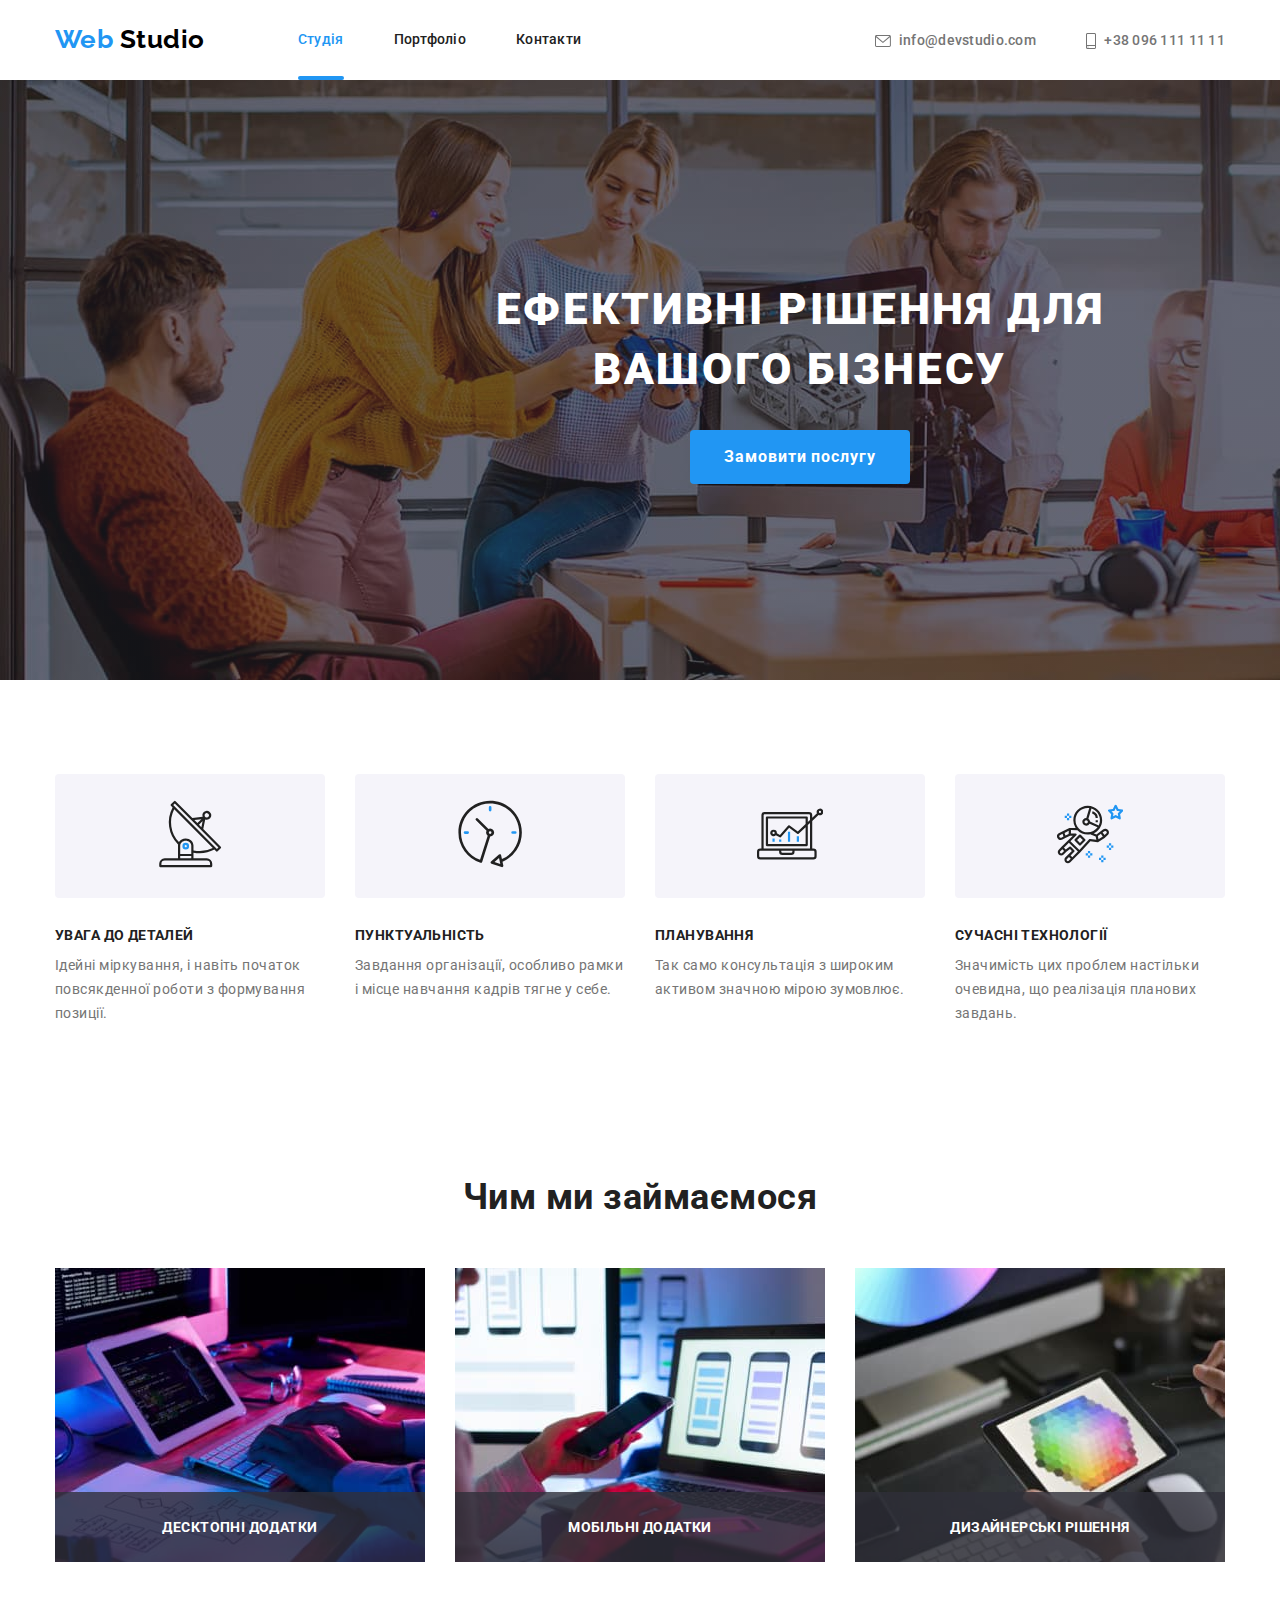
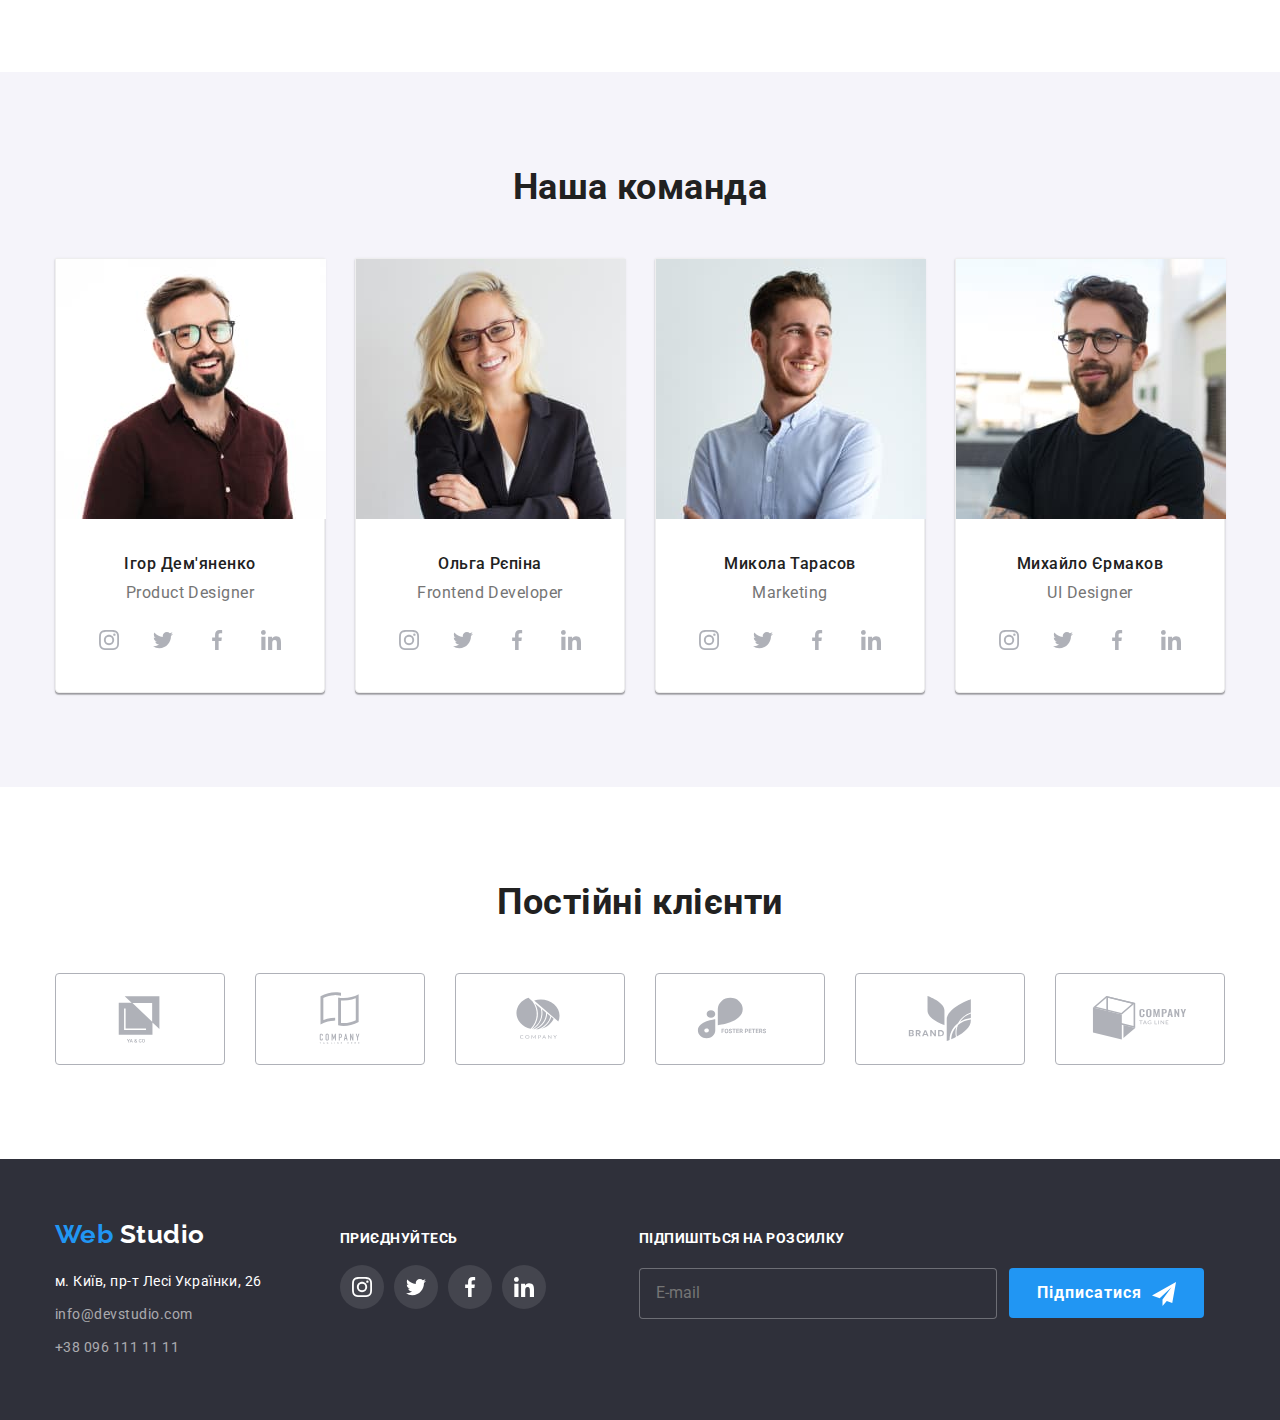
==== commit 7f1c0981: "виправив шлях до main.min.css" ====
--- a/index.html
+++ b/index.html
@@ -14,7 +14,7 @@
 			rel="stylesheet"
 			href="https://cdnjs.cloudflare.com/ajax/libs/modern-normalize/1.1.0/modern-normalize.min.css"
 		/>
-		<link rel="stylesheet" href="CSS/main.min.css" />
+		<link rel="stylesheet" href="css/main.min.css" />
 		<title>Web Studio Site</title>
 	</head>
 
--- a/css/main.min.css
+++ b/css/main.min.css
@@ -0,0 +1 @@
+body{background-color:#fff;color:#757575;font-family:Roboto,sans-serif;letter-spacing:.03em;justify-content:center}ul{list-style:none}.visually-hiden{position:absolute;width:1px;height:1px;margin:-1px;border:0;padding:0;clip:rect(0, 0, 0, 0);overflow:hidden}.section{padding-top:94px;padding-bottom:94px}.section_title{margin-top:0;margin-bottom:50px;color:#212121;font-size:36px;line-height:1.17;text-align:center}.container{width:1200px;padding-left:15px;padding-right:15px;margin:0 auto}.container--position{display:flex;align-items:center}.page-header{background-color:#fff}.nav{display:block}.nav_list{display:flex;padding:0;margin:0}.nav_item:not(:last-child){margin-right:50px}.nav_item:first-child{margin-right:93px}.nav_link{display:block;padding-top:32px;padding-bottom:32px;color:#212121;font-weight:500;font-size:14px;line-height:1.14;letter-spacing:.02em;text-decoration:none;transition-property:color;transition-duration:250ms;transition-timing-function:cubic-bezier(0.4, 0, 0.2, 1)}.nav_link:hover,.nav_link:focus{color:#2196f3}.nav_link--current{position:relative;color:#2196f3}.nav_link--current::after{position:absolute;content:"";height:4px;width:100%;background-color:#2196f3;bottom:0;left:0;border-radius:2px}.contacts{display:flex;margin:0;padding:0;margin-left:auto}.contacts_item:not(:last-child){margin-right:50px}.contacts_link{color:#757575;fill:#757575;font-weight:500;font-size:14px;line-height:1.14;letter-spacing:.02em;text-decoration:none;transition-property:fill,color;transition-duration:250ms;transition-timing-function:cubic-bezier(0.4, 0, 0.2, 1)}.contacts_link:hover,.contacts_link:focus{color:#2196f3;fill:#2196f3}.contacts_icon{margin-right:5px;vertical-align:middle}.page-header--botom-line{border-bottom:1px solid #ececec}.logo{display:block;padding-top:24px;padding-bottom:25px;color:#000;font-family:Raleway,sans-serif;font-weight:700;font-size:26px;line-height:1.19;text-decoration:none}.logo_design{color:#2196f3}.logo--color{padding-top:0;padding-bottom:0;color:#fff}.hero{margin:0 auto;width:1600px;height:600px;padding-top:200px;padding-bottom:210px;background-color:#2f303a;background-image:linear-gradient(to right, rgba(47, 48, 58, 0.4), rgba(47, 48, 58, 0.4)),url("../images/Hero.jpg");background-position:center;text-align:center;justify-content:center}.hero_title{margin-top:0;margin-bottom:30px;color:#fff;font-weight:900;font-size:44px;line-height:1.36;letter-spacing:.06em;text-align:center;text-transform:uppercase}.button{padding:10px 32px;background-color:#2196f3;font-family:Roboto,sans-serif;color:#fff;font-weight:700;font-size:16px;line-height:1.88;letter-spacing:.06em;border-radius:4px;border-color:rgba(0,0,0,0);cursor:pointer}.backdrop{position:fixed;left:0;top:0;width:100%;height:100%;background-color:rgba(0,0,0,.2);z-index:1;transition-property:opacity;transition-duration:250ms;transition-timing-function:cubic-bezier(0.4, 0, 0.2, 1)}.backdrop.is-hidden{opacity:0;pointer-events:none}.modal{position:absolute;top:50%;left:50%;transform:translate(-50%, -50%) scale(1);width:512px;padding:8px;background-color:#fff;justify-content:center;align-items:center;transition:transform 250ms cubic-bezier(0.4, 0, 0.2, 1)}.backdrop.is-hidden .modal{transform:translate(-50%, -50%) scale(0.8)}.modal_close{position:absolute;top:8px;right:8px;display:flex;margin-left:auto;padding:0;width:30px;height:30px;border:1px solid;border-radius:50%;border-color:rgba(0,0,0,.1);fill:#000;background-color:rgba(0,0,0,0);transition-property:fill;transition-duration:250ms;transition-timing-function:cubic-bezier(0.4, 0, 0.2, 1);cursor:pointer}.modal_close:hover,.modal_close:focus{fill:#2196f3}.form{width:100% px;padding:32px}.form_title{display:block;margin-bottom:12px;font-size:20px;font-weight:700;color:#212121;line-height:1.17;letter-spacing:.03em;text-align:center}.form_label{display:flex;flex-direction:column;margin-bottom:10px}.form_container{display:flex;position:relative;width:100%;fill:#212121;transition-property:fill;transition-duration:250ms;transition-timing-function:cubic-bezier(0.4, 0, 0.2, 1)}.form_container:focus-within{fill:#2196f3}.form_icon{position:absolute;top:50%;left:15px;transform:translate(0%, -50%)}.form_input{outline:none;display:block;width:100%;border:1px solid rgba(33,33,33,.2);border-radius:4px;padding:11px 42px;font-size:12px;line-height:16px;transition-property:border-color;transition-duration:250ms;transition-timing-function:cubic-bezier(0.4, 0, 0.2, 1)}.form_input:focus{fill:#2196f3}.label_name{margin-right:auto;margin-bottom:4px;font-size:12px;color:#757575;line-height:1.16;letter-spacing:.01em}.form_coment{outline:none;resize:none;padding:12px 16px;height:120px;border:1px solid rgba(33,33,33,.2);border-radius:4px;transition-property:border-color;transition-duration:250ms;transition-timing-function:cubic-bezier(0.4, 0, 0.2, 1)}.form_coment:focus{border-color:#2196f3}.form_coment::-moz-placeholder{font-size:14px;color:rgba(117,117,117,.5);line-height:1.16;letter-spacing:.01em}.form_coment:-ms-input-placeholder{font-size:14px;color:rgba(117,117,117,.5);line-height:1.16;letter-spacing:.01em}.form_coment::placeholder{font-size:14px;color:rgba(117,117,117,.5);line-height:1.16;letter-spacing:.01em}.form_terms{display:block;margin-right:auto;margin-top:20px;align-items:center;justify-content:center}.form_agreement{font-size:14px;line-height:1.71;color:#757575;letter-spacing:.03em}.form_contract{font-size:14px;line-height:1.71;color:#2196f3;letter-spacing:.03em}.form_checkbox{position:absolute;-webkit-appearance:none;-moz-appearance:none;appearance:none}.form_check-mark{display:inline-block;width:16px;height:15px;border:2px solid #212121;border-radius:4px;margin-right:7px;vertical-align:middle;transition-property:border-color,background-image,background-color;transition-duration:250ms;transition-timing-function:cubic-bezier(0.4, 0, 0.2, 1)}.form_checkbox:checked+.form_check-mark{border-color:rgba(0,0,0,0);background-color:#2196f3;background-image:url("../images/icon-check.svg");background-size:contain;background-repeat:no-repeat;background-position:center}.form_sumbit{display:block;margin:0 auto;margin-top:30px;padding:10px 52px;font-size:16px;font-weight:700;line-height:1.87;letter-spacing:.06em;color:#fff;background-color:#2196f3;border-radius:4px;border-color:rgba(0,0,0,0);cursor:pointer}.preference{display:flex;width:1200px;padding-left:15px;padding-right:15px;margin:0 auto}.preference_item{width:270px}.preference_item:not(:last-child){margin-right:30px}.preference_title{margin-top:30px;margin-bottom:10px;font-size:14px;line-height:1.14em;font-weight:700;letter-spacing:.03em;color:#212121}.preference_iconbox{border-radius:4px;background-color:#f5f4fa;text-align:center;align-items:center}.preference_icon{margin-top:25px;margin-bottom:25px}.preference_text{font-size:14px;line-height:1.71;margin-top:0;margin-bottom:0}.section--size{width:1200px;padding-left:15px;padding-right:15px;margin:0 auto;padding-top:56px}.workfield{display:flex;padding:0}.workfield_item{width:370px;height:294px;position:relative}.workfield_item:not(:last-child){margin-right:30px}.workfield_descr{display:block;position:absolute;text-align:center;justify-content:center;height:70px;width:370px;left:0;padding-top:27px;padding-bottom:27px;background-color:rgba(47,48,58,.8);bottom:0px}.workfield_text{margin:0;font-size:14px;font-weight:700;line-height:1.17;letter-spacing:.03em;text-transform:uppercase;color:#fff}.section--color{background-color:#f5f4fa}.team_list{display:flex;padding:0;margin:0}.team_item{background-color:#fff;width:270px;border:1px solid #eee;border-bottom-right-radius:4px;border-bottom-left-radius:4px;box-shadow:0px 1px 3px rgba(0,0,0,.12),0px 1px 1px rgba(0,0,0,.14),0px 2px 1px rgba(0,0,0,.2)}.team_item:not(:last-child){margin-right:30px}.team_descr{padding:30px 32px}.team_person{margin:0;margin-bottom:10px;font-weight:500;font-size:16px;line-height:1.2;text-align:center;color:#212121}.team_position{margin-top:0;margin-bottom:16px;font-size:16px;line-height:1.2;text-align:center}.networks_list{display:flex;justify-content:center;margin:0;padding:0}.networks_item{background-color:rgba(0,0,0,0);box-shadow:none;border-color:rgba(0,0,0,0);border-radius:50%}.networks_item:not(:last-child){margin-right:10px}.networks_link{width:44px;height:44px;display:flex;justify-content:center;align-items:center;border-radius:50%;background-color:rgba(0,0,0,0);fill:#afb1b8;transition-property:background-color,fill;transition-duration:250ms;transition-timing-function:cubic-bezier(0.4, 0, 0.2, 1)}.networks_link:hover,.networks_link:focus{background-color:#2196f3;fill:#fff}.networks_icon{width:20px;height:20px}.page-footer_networks{font-size:14px;font-weight:700;color:#fff;text-transform:uppercase;padding-left:30px}.networks_title{margin-top:0}.networks_link--color{background-color:rgba(255,255,255,.1);fill:#fff;cursor:pointer}.networks_link--color:hover,.networks_link--color:focus{background-color:#2196f3}.clients_list{display:flex;justify-content:center;padding:0;margin:0}.clients_link{fill:#afb1b8;display:flex;justify-content:center;align-items:center;height:92px;width:170px;border:1px solid #afb1b8;border-radius:4px;transition-property:fill;transition-duration:250ms;transition-timing-function:cubic-bezier(0.4, 0, 0.2, 1)}.clients_link:hover,.clients_link:focus{border-color:#2196f3;fill:#2196f3}.clients_item:not(:last-child){margin-right:30px}.page-footer{background-color:#2f303a;padding-top:60px;padding-bottom:60px}.page-footer_block{display:flex;width:1200px;margin:0 auto;align-items:baseline}.address_container{width:270px;margin:0;padding-left:15px;padding-right:15px}.address_street{margin:0;margin-bottom:9px;color:#fff;font-style:normal;font-size:14px;line-height:1.71}.address{margin-top:20px}.address_list{padding:0;margin:0}.address_item{margin-bottom:9px}.address_item:last-child{margin:0}.contacts--style{color:rgba(255,255,255,.6);font-style:normal;font-size:14px;line-height:1.71;text-decoration:none}.page-footer_subscribe{padding-left:93px}.subscribe_title{display:block;color:#fff;font-weight:700;font-size:14px;line-height:1.43;letter-spacing:.03em;text-transform:uppercase;margin-bottom:20px}.subscribe_form{display:flex;align-items:center}.subscribe_input{width:358px;margin-right:12px;padding:15px 16px;outline:none;border:1px solid rgba(255,255,255,.3);border-radius:4px;background-color:#2f303a;color:#fff}.button--size{padding:0;padding:10px 28px;border:none}.button--size::after{content:"";display:inline-block;vertical-align:middle;margin-left:10px;width:24px;height:24px;background-color:rgba(0,0,0,0);background-image:url(../images/icon-send.svg);background-position:center;background-size:contain}.filters_list{display:flex;margin:0;justify-content:center}.button--color{padding:6px 25px;color:#212121;background-color:#f5f4fa;font-weight:500;line-height:1.62;transition-property:background-color,color;transition-duration:250ms;transition-timing-function:cubic-bezier(0.4, 0, 0.2, 1)}.button--color:hover,.button--color:focus{color:#fff;background-color:#2196f3}.filters_item:not(:last-child){margin-right:8px}.container--padding-top{padding-top:50px}.projects_title{margin:0px;font-size:18px;line-height:2;letter-spacing:.06em;color:#212121}.projects{display:flex;flex-wrap:wrap;margin-top:0px;padding:0px}.projects_link{display:block;width:370;position:relative;color:#757575;text-decoration:none;cursor:pointer}.projects_item{width:370px;border:1px solid #eee;margin-bottom:30px;margin-right:30px;transition-property:box-shadow;transition-duration:250ms;transition-timing-function:cubic-bezier(0.4, 0, 0.2, 1)}.projects_item:nth-child(3n){margin-right:0px}.projects_item:nth-last-child(-n+3){margin-bottom:0px}.projects_item:hover,.projects_item:focus{box-shadow:0px 1px 1px rgba(0,0,0,.12),0px 4px 4px rgba(0,0,0,.06),1px 4px 6px rgba(0,0,0,.16)}.projects_link img{display:block}.projects_overlay-text{font-size:18px;line-height:1.55;letter-spacing:.03em;color:#fff;margin:0;padding:63px 24px}.projects_overlay-box{position:relative;overflow:hidden}.projects_overlay{position:absolute;top:0;left:0;width:100%;height:100%;background-color:rgba(33,150,243,.9);transform:translateY(100%);transition:transform 250ms cubic-bezier(0.4, 0, 0.2, 1)}.projects_link:hover .projects_overlay,.projects_link:focus .projects_overlay{transform:translate(0)}.projects_descr{width:370px;padding:20px 24px}.projects_type{margin:0;font-size:16px;line-height:1.88}/*# sourceMappingURL=main.min.css.map */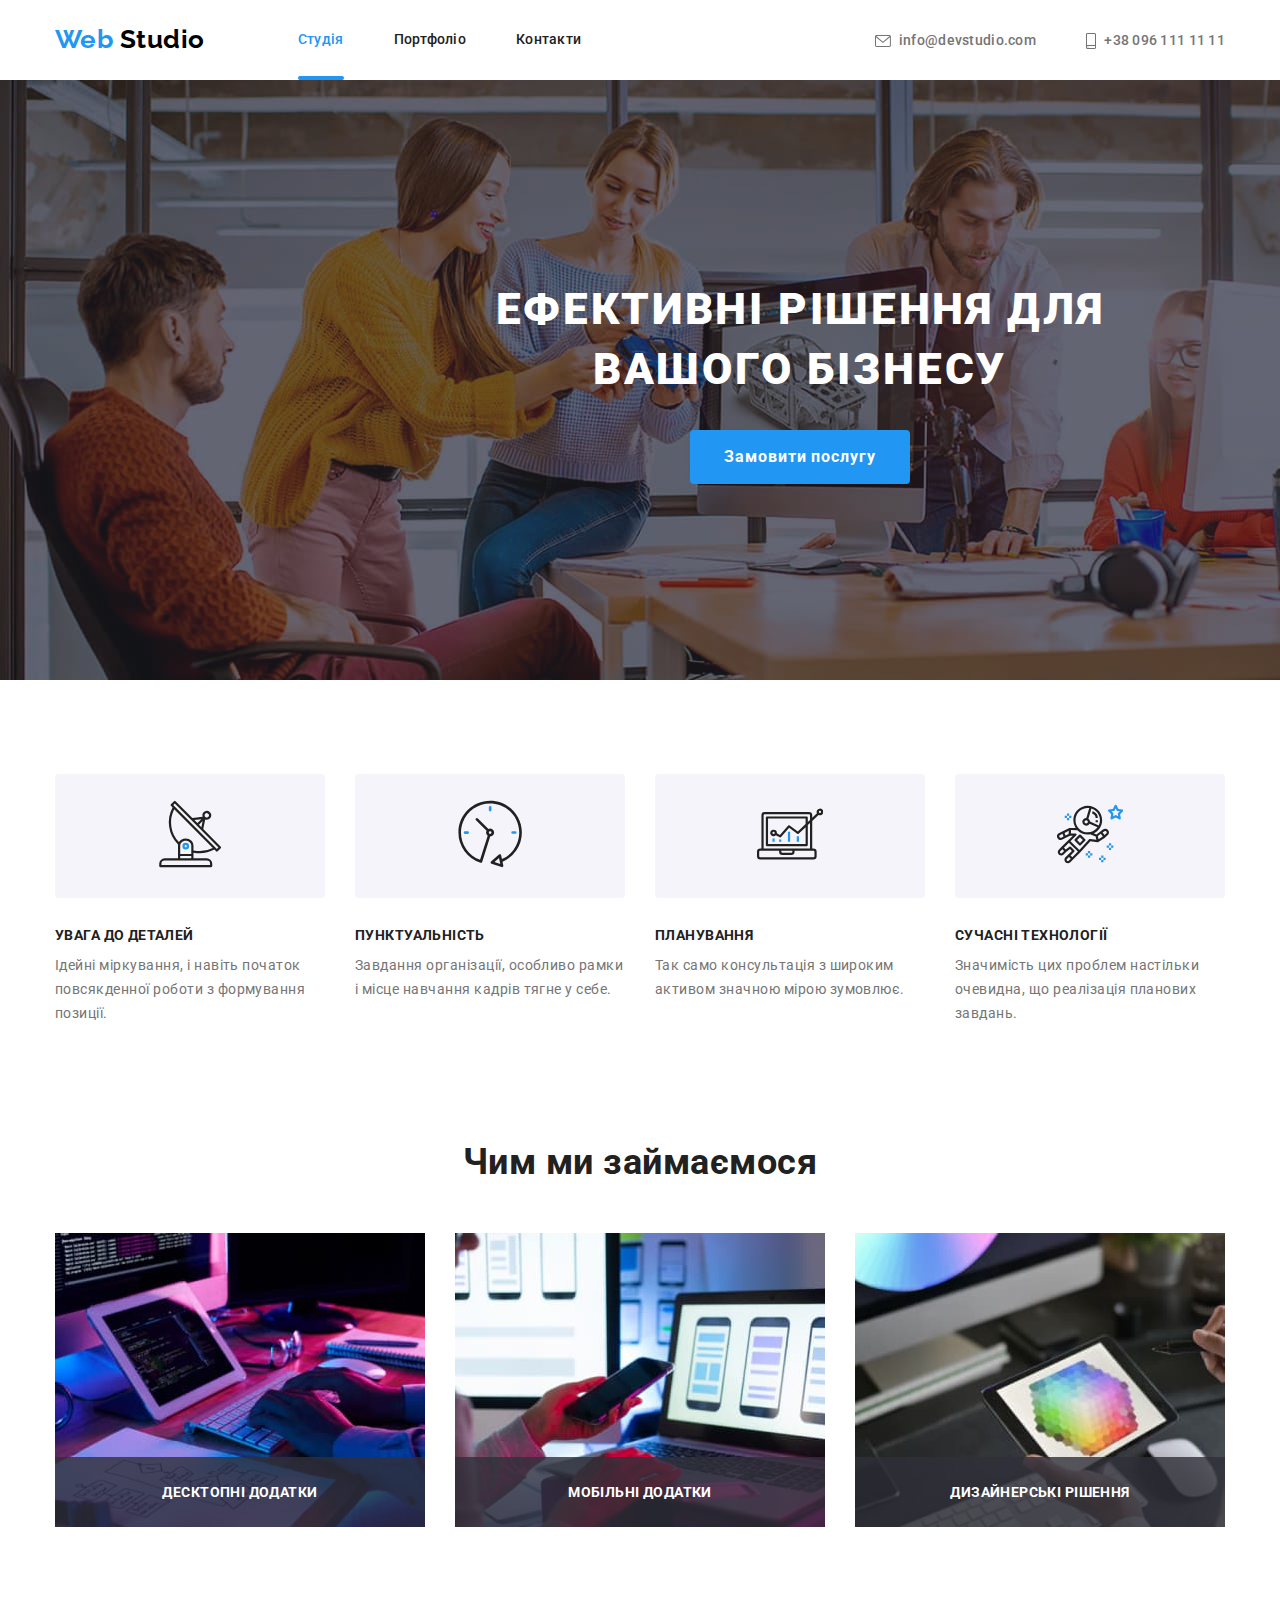
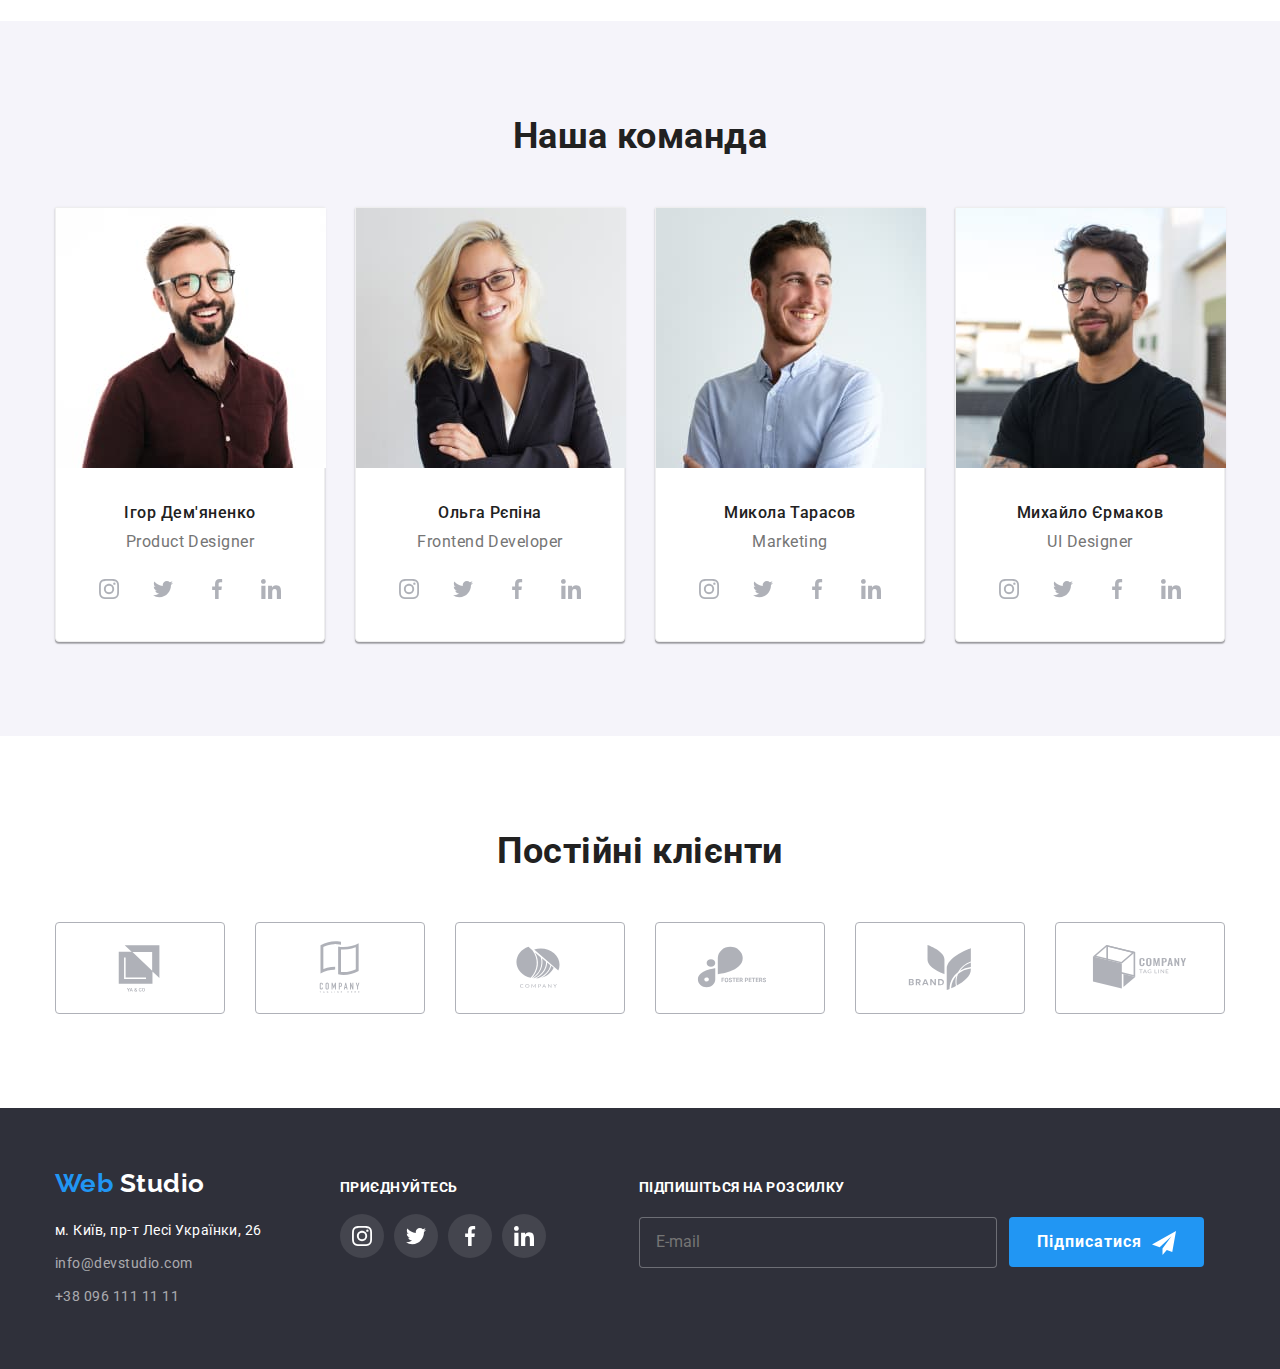
==== commit ec9e634e: "внесли в правки в класи" ====
--- a/index.html
+++ b/index.html
@@ -22,31 +22,31 @@
 		<header class="page-header">
 			<div class="container container--position">
 				<nav class="nav">
-					<ul class="nav_list">
-						<li class="nav_item">
+					<ul class="nav__list">
+						<li class="nav__item">
 							<a href="./index.html" class="logo">
-								<span class="logo_design">Web</span>
+								<span class="logo__design">Web</span>
 								Studio
 							</a>
 						</li>
-						<li class="nav_item"><a href="./index.html" class="nav_link nav_link--current">Студія</a></li>
-						<li class="nav_item"><a href="./portfolio.html" class="nav_link">Портфоліо</a></li>
-						<li class="nav_item"><a href="" class="nav_link">Контакти</a></li>
+						<li class="nav__item"><a href="./index.html" class="nav__link nav__link--current">Студія</a></li>
+						<li class="nav__item"><a href="./portfolio.html" class="nav__link">Портфоліо</a></li>
+						<li class="nav__item"><a href="" class="nav__link">Контакти</a></li>
 					</ul>
 				</nav>
 
 				<ul class="contacts">
-					<li class="contacts_item">
-						<a href="mailto:info@devstudio.com" class="contacts_link">
-							<svg class=" contacts_icon" width="16px" height="12px">
+					<li class="contacts__item">
+						<a href="mailto:info@devstudio.com" class="contacts__link">
+							<svg class=" contacts__icon" width="16px" height="12px">
 								<use href="./images/symbol-defs.svg#icon-envelope" width="16px" heigth="12px"></use>
 							</svg>
 							info@devstudio.com
 						</a>
 					</li>
-					<li class="contacts_item">
-						<a href="tel:+380961111111" class="contacts_link">
-							<svg class="contacts_icon" width="10px" height="16px">
+					<li class="contacts__item">
+						<a href="tel:+380961111111" class="contacts__link">
+							<svg class="contacts__icon" width="10px" height="16px">
 								<use href="./images/symbol-defs.svg#icon-smartphone" width="10px" heigth="16px"></use>
 							</svg>
 							+38 096 111 11 11
@@ -57,141 +57,143 @@
 		</header>
 		<main>
 			<section class="hero">
-				<h1 class="hero_title">
+				<h1 class="hero__title">
 					Ефективні рішення для
 					<br />
 					вашого бізнесу
 				</h1>
 				<button type="button" class="button" data-modal-open>Замовити послугу</button>
 				<div class="backdrop is-hidden" data-modal>
-					<div class="modal"><button type="button" class="modal_close" data-modal-close><svg class="close-icon" width="30px" height="30px"><use href="./images/symbol-defs.svg#icon-close"></use></svg></button>
+					<div class="modal"><button type="button" class="modal__close" data-modal-close><svg class="close-icon" width="30px" height="30px"><use href="./images/symbol-defs.svg#icon-close"></use></svg></button>
 					<form name="order-service" autocomplete="off" class="form">
-						<b class="form_title">Залиште свої дані, ми вам передзвонимо</b>
-							<label class="form_label">
-								<span class="label_name">Ім'я</span>
-								<div class="form_container">
-									<input type="text" name="name" class="form_input" />
-									<svg class="form_icon" width="18px" height="18px"><use href="./images/symbol-defs.svg#icon-person" ></use></svg>
+						<b class="form__title">Залиште свої дані, ми вам передзвонимо</b>
+							<label class="form__label">
+								<span class="label__name">Ім'я</span>
+								<div class="form__container">
+									<input type="text" name="name" class="form__input" />
+									<svg class="form__icon" width="18px" height="18px"><use href="./images/symbol-defs.svg#icon-person" ></use></svg>
 								</div>
 							</label>
-							<label class="form_label">
-								<span class="label_name">Телефон</span>
-								<div class="form_container">
-								<input type="tel" name="phone-number" class="form_input" />
-								<svg class="form_icon" width="18px" height="18px"><use href="./images/symbol-defs.svg#icon-phone" ></use></svg>
+							<label class="form__label">
+								<span class="label__name">Телефон</span>
+								<div class="form__container">
+								<input type="tel" name="phone-number" class="form__input" />
+								<svg class="form__icon" width="18px" height="18px"><use href="./images/symbol-defs.svg#icon-phone" ></use></svg>
 								</div>
 							</label>
-							<label class="form_label">
-								<span class="label_name">Пошта</span>
-								<div class="form_container">
-								<input type="email" name="email" class="form_input" />
-								<svg class="form_icon" width="18px" height="18px"><use href="./images/symbol-defs.svg#icon-email"></use></svg>
+							<label class="form__label">
+								<span class="label__name">Пошта</span>
+								<div class="form__container">
+								<input type="email" name="email" class="form__input" />
+								<svg class="form__icon" width="18px" height="18px"><use href="./images/symbol-defs.svg#icon-email"></use></svg>
 								</div>
 							</label>
-						<label class="form_label">
-							<span class="label_name">Коментар</span>
-							<textarea name="coment" rows="10" placeholder="Введіть текст" class="form_coment"></textarea>
+						<label class="form__label">
+							<span class="label__name">Коментар</span>
+							<textarea name="coment" rows="10" placeholder="Введіть текст" class="form__coment"></textarea>
 						</label>
-						<label class="form_terms">
-							<input type="checkbox" name="checkbox" value="is-agree" class="form_checkbox">
-							<span class="form_check-mark"></span>
-							<span class="form_agreement">Погоджуюся з розсилкою та приймаю <a href="" class="form_contract"> Умови договору</a></span>
+						<label class="form__terms">
+							<input type="checkbox" name="checkbox" value="is-agree" class="form__checkbox">
+							<span class="form__check-mark"></span>
+							<span class="form__agreement">Погоджуюся з розсилкою та приймаю <a href="" class="form__contract"> Умови договору</a></span>
 						</label>
-						<button type="submit" class="form_sumbit">Відправити</button>
+						<button type="submit" class="form__sumbit">Відправити</button>
 					</form>
 					</div>
 				</div>
 			</section>
 
 			<section class="section section--bottom-padding">
-				<h2 class="section_title visually-hiden">Наші переваги</h2>
+				<h2 class="section__title visually-hiden">Наші переваги</h2>
 				<ul class="preference">
-					<li class="preference_item">
-						<div class="preference_iconbox" height="120px">
-							<svg class="preference_icon" width="66.32" height="70px">
+					<li class="preference__item">
+						<div class="preference__iconbox" height="120px">
+							<svg class="preference__icon" width="66.32" height="70px">
 								<use href="./images/symbol-defs.svg#icon-antenna"></use>
 							</svg>
 						</div>
-						<h3 class="preference_title">УВАГА ДО ДЕТАЛЕЙ</h3>
-						<p class="preference_text">Ідейні міркування, і навіть початок повсякденної роботи з формування позиції.</p>
-					</li>
-					<li class="preference_item">
-						<div class="preference_iconbox" height="120px">
-							<svg class="preference_icon" width="66.32" height="70px">
+						<h3 class="preference__title">УВАГА ДО ДЕТАЛЕЙ</h3>
+						<p class="preference__text">Ідейні міркування, і навіть початок повсякденної роботи з формування позиції.</p>
+					</li>
+					<li class="preference__item">
+						<div class="preference__iconbox" height="120px">
+							<svg class="preference__icon" width="66.32" height="70px">
 								<use href="./images/symbol-defs.svg#icon-clock"></use>
 							</svg>
 						</div>
-						<h3 class="preference_title">ПУНКТУАЛЬНІСТЬ</h3>
-						<p class="preference_text">Завдання організації, особливо рамки і місце навчання кадрів тягне у себе.</p>
-					</li>
-					<li class="preference_item">
-						<div class="preference_iconbox" height="120px">
-							<svg class="preference_icon" width="66.32" height="70px">
+						<h3 class="preference__title">ПУНКТУАЛЬНІСТЬ</h3>
+						<p class="preference__text">Завдання організації, особливо рамки і місце навчання кадрів тягне у себе.</p>
+					</li>
+					<li class="preference__item">
+						<div class="preference__iconbox" height="120px">
+							<svg class="preference__icon" width="66.32" height="70px">
 								<use href="./images/symbol-defs.svg#icon-diagram"></use>
 							</svg>
 						</div>
-						<h3 class="preference_title">ПЛАНУВАННЯ</h3>
-						<p class="preference_text">Так само консультація з широким активом значною мірою зумовлює.</p>
-					</li>
-					<li class="preference_item">
-						<div class="preference_iconbox" height="120px">
-							<svg class="preference_icon" width="66.32" height="70px">
+						<h3 class="preference__title">ПЛАНУВАННЯ</h3>
+						<p class="preference__text">Так само консультація з широким активом значною мірою зумовлює.</p>
+					</li>
+					<li class="preference__item">
+						<div class="preference__iconbox" height="120px">
+							<svg class="preference__icon" width="66.32" height="70px">
 								<use href="./images/symbol-defs.svg#icon-astronaut"></use>
 							</svg>
 						</div>
-						<h3 class="preference_title">СУЧАСНІ ТЕХНОЛОГІЇ</h3>
-						<p class="preference_text">Значимість цих проблем настільки очевидна, що реалізація планових завдань.</p>
+						<h3 class="preference__title">СУЧАСНІ ТЕХНОЛОГІЇ</h3>
+						<p class="preference__text">Значимість цих проблем настільки очевидна, що реалізація планових завдань.</p>
 					</li>
 				</ul>
 			</section>
-			<section class="section section--size">
-				<h2 class="section_title">Чим ми займаємося</h2>
+			<section class="section section--padding-top">
+				<div class="container">
+				<h2 class="section__title">Чим ми займаємося</h2>
 				<ul class="workfield">
-					<li class="workfield_item"><img src="./images/img1.jpg" alt="а" width="370" />
-					<div class="workfield_descr"><h3 class="workfield_text">Десктопні додатки</h3></div>
-					</li>
-					<li class="workfield_item"><img src="./images/img2.jpg" alt="а" width="370" />
-					<div class="workfield_descr"><h3 class="workfield_text">Мобільні додатки</h3></div>
+					<li class="workfield__item"><img src="./images/img1.jpg" alt="а" width="370" />
+					<div class="workfield__descr"><h3 class="workfield__text">Десктопні додатки</h3></div>
+					</li>
+					<li class="workfield__item"><img src="./images/img2.jpg" alt="а" width="370" />
+					<div class="workfield__descr"><h3 class="workfield__text">Мобільні додатки</h3></div>
 				</li>
-					<li class="workfield_item"><img src="./images/img3.jpg" alt="а" width="370" />
-					<div class="workfield_descr"><h3 class="workfield_text">Дизайнерські рішення</h3></div>
+					<li class="workfield__item"><img src="./images/img3.jpg" alt="а" width="370" />
+					<div class="workfield__descr"><h3 class="workfield__text">Дизайнерські рішення</h3></div>
 				</li>
 				</ul>
+				</div>
 			</section>
 			<section class="section section--color">
 				<div class="container">
-					<h2 class="section_title">Наша команда</h2>
-					<ul class="team_list">
-						<li class="team_item">
+					<h2 class="section__title">Наша команда</h2>
+					<ul class="team__list">
+						<li class="team__item">
 							<img src="./images/team-img1.jpg" alt="фото Ігор Дем'яненко" width="270" />
-							<div class="team_descr">
-							<h3 class="team_person">Ігор Дем'яненко</h3>
-							<p lang="en" class="team_position">Product Designer</p>
-							<ul class="networks_list">
-								<li class="networks_item">
-									<a href="" class="networks_link">
-										<svg class="networks_icon" width="20px" height="20px">
+							<div class="team__descr">
+							<h3 class="team__person">Ігор Дем'яненко</h3>
+							<p lang="en" class="team__position">Product Designer</p>
+							<ul class="networks__list">
+								<li class="networks__item">
+									<a href="" class="networks__link">
+										<svg class="networks__icon" width="20px" height="20px">
 											<use href="./images/symbol-defs.svg#icon-instagram"></use>
 										</svg>
 									</a>
 								</li>
-								<li class="networks_item">
-									<a href="" class="networks_link">
-										<svg class="networks_icon" width="20px" height="20px">
+								<li class="networks__item">
+									<a href="" class="networks__link">
+										<svg class="networks__icon" width="20px" height="20px">
 											<use href="./images/symbol-defs.svg#icon-twitter"></use>
 										</svg>
 									</a>
 								</li>
-								<li class="networks_item">
-									<a href="" class="networks_link">
-										<svg class="networks_icon" width="20px" height="20px">
+								<li class="networks__item">
+									<a href="" class="networks__link">
+										<svg class="networks__icon" width="20px" height="20px">
 											<use href="./images/symbol-defs.svg#icon-facebook"></use>
 										</svg>
 									</a>
 								</li>
-								<li class="networks_item">
-									<a href="" class="networks_link">
-										<svg class="networks_icon" width="20px" height="20px">
+								<li class="networks__item">
+									<a href="" class="networks__link">
+										<svg class="networks__icon" width="20px" height="20px">
 											<use href="./images/symbol-defs.svg#icon-linkedin"></use>
 										</svg>
 									</a>
@@ -199,36 +201,36 @@
 							</ul>
 							</div>
 						</li>
-						<li class="team_item">
+						<li class="team__item">
 							<img src="./images/team-img2.jpg" alt="фото Ольга Рєпіна" width="270" />
-							<div class="team_descr">
-							<h3 class="team_person">Ольга Рєпіна</h3>
-							<p lang="en" class="team_position">Frontend Developer</p>
-							<ul class="networks_list">
-								<li class="networks_item">
-									<a href="" class="networks_link">
-										<svg class="networks_icon" width="20px" height="20px">
+							<div class="team__descr">
+							<h3 class="team__person">Ольга Рєпіна</h3>
+							<p lang="en" class="team__position">Frontend Developer</p>
+							<ul class="networks__list">
+								<li class="networks__item">
+									<a href="" class="networks__link">
+										<svg class="networks__icon" width="20px" height="20px">
 											<use href="./images/symbol-defs.svg#icon-instagram"></use>
 										</svg>
 									</a>
 								</li>
-								<li class="networks_item">
-									<a href="" class="networks_link">
-										<svg class="networks_icon" width="20px" height="20px">
+								<li class="networks__item">
+									<a href="" class="networks__link">
+										<svg class="networks__icon" width="20px" height="20px">
 											<use href="./images/symbol-defs.svg#icon-twitter"></use>
 										</svg>
 									</a>
 								</li>
-								<li class="networks_item">
-									<a href="" class="networks_link">
-										<svg class="networks_icon" width="20px" height="20px">
+								<li class="networks__item">
+									<a href="" class="networks__link">
+										<svg class="networks__icon" width="20px" height="20px">
 											<use href="./images/symbol-defs.svg#icon-facebook"></use>
 										</svg>
 									</a>
 								</li>
-								<li class="networks_item">
-									<a href="" class="networks_link">
-										<svg class="networks_icon" width="20px" height="20px">
+								<li class="networks__item">
+									<a href="" class="networks__link">
+										<svg class="networks__icon" width="20px" height="20px">
 											<use href="./images/symbol-defs.svg#icon-linkedin"></use>
 										</svg>
 									</a>
@@ -236,36 +238,36 @@
 							</ul>
 							</div>
 						</li>
-						<li class="team_item">
+						<li class="team__item">
 							<img src="./images/team-img3.jpg" alt="фото Микола Тарасов" width="270" />
-							<div class="team_descr">
-							<h3 class="team_person">Микола Тарасов</h3>
-							<p lang="en" class="team_position">Marketing</p>
-							<ul class="networks_list">
-								<li class="networks_item">
-									<a href="" class="networks_link">
-										<svg class="networks_icon" width="20px" height="20px">
+							<div class="team__descr">
+							<h3 class="team__person">Микола Тарасов</h3>
+							<p lang="en" class="team__position">Marketing</p>
+							<ul class="networks__list">
+								<li class="networks__item">
+									<a href="" class="networks__link">
+										<svg class="networks__icon" width="20px" height="20px">
 											<use href="./images/symbol-defs.svg#icon-instagram"></use>
 										</svg>
 									</a>
 								</li>
-								<li class="networks_item">
-									<a href="" class="networks_link">
-										<svg class="networks_icon" width="20px" height="20px">
+								<li class="networks__item">
+									<a href="" class="networks__link">
+										<svg class="networks__icon" width="20px" height="20px">
 											<use href="./images/symbol-defs.svg#icon-twitter"></use>
 										</svg>
 									</a>
 								</li>
-								<li class="networks_item">
-									<a href="" class="networks_link">
-										<svg class="networks_icon" width="20px" height="20px">
+								<li class="networks__item">
+									<a href="" class="networks__link">
+										<svg class="networks__icon" width="20px" height="20px">
 											<use href="./images/symbol-defs.svg#icon-facebook"></use>
 										</svg>
 									</a>
 								</li>
-								<li class="networks_item">
-									<a href="" class="networks_link">
-										<svg class="networks_icon" width="20px" height="20px">
+								<li class="networks__item">
+									<a href="" class="networks__link">
+										<svg class="networks__icon" width="20px" height="20px">
 											<use href="./images/symbol-defs.svg#icon-linkedin"></use>
 										</svg>
 									</a>
@@ -273,36 +275,36 @@
 							</ul>
 							</div>
 						</li>
-						<li class="team_item">
+						<li class="team__item">
 							<img src="./images/team-img4.jpg" alt="фото Михайло Єрмаков" width="270" />
-							<div class="team_descr">
-							<h3 class="team_person">Михайло Єрмаков</h3>
-							<p lang="en" class="team_position">UI Designer</p>
-							<ul class="networks_list">
-								<li class="networks_item">
-									<a href="" class="networks_link">
-										<svg class="networks_icon" width="20px" height="20px">
+							<div class="team__descr">
+							<h3 class="team__person">Михайло Єрмаков</h3>
+							<p lang="en" class="team__position">UI Designer</p>
+							<ul class="networks__list">
+								<li class="networks__item">
+									<a href="" class="networks__link">
+										<svg class="networks__icon" width="20px" height="20px">
 											<use href="./images/symbol-defs.svg#icon-instagram"></use>
 										</svg>
 									</a>
 								</li>
-								<li class="networks_item">
-									<a href="" class="networks_link">
-										<svg class="networks_icon" width="20px" height="20px">
+								<li class="networks__item">
+									<a href="" class="networks__link">
+										<svg class="networks__icon" width="20px" height="20px">
 											<use href="./images/symbol-defs.svg#icon-twitter"></use>
 										</svg>
 									</a>
 								</li>
-								<li class="networks_item">
-									<a href="" class="networks_link">
-										<svg class="networks_icon" width="20px" height="20px">
+								<li class="networks__item">
+									<a href="" class="networks__link">
+										<svg class="networks__icon" width="20px" height="20px">
 											<use href="./images/symbol-defs.svg#icon-facebook"></use>
 										</svg>
 									</a>
 								</li>
-								<li class="networks_item">
-									<a href="" class="networks_link">
-										<svg class="networks_icon" width="20px" height="20px">
+								<li class="networks__item">
+									<a href="" class="networks__link">
+										<svg class="networks__icon" width="20px" height="20px">
 											<use href="./images/symbol-defs.svg#icon-linkedin"></use>
 										</svg>
 									</a>
@@ -314,35 +316,35 @@
 				</div>
 			</section>
 			<section class="section">
-				<h2 class="section_title">Постійні клієнти</h2>
-				<ul class="clients_list">
-					<li class="clients_item">
-						<a href="" class="clients_link">
+				<h2 class="section__title">Постійні клієнти</h2>
+				<ul class="clients__list">
+					<li class="clients__item">
+						<a href="" class="clients__link">
 							<svg width="106px" height="60px"><use href="./images/symbol-defs.svg#icon-company1"></use></svg>
 						</a>
 					</li>
-					<li class="clients_item">
-						<a href="" class="clients_link">
+					<li class="clients__item">
+						<a href="" class="clients__link">
 							<svg width="106px" height="60px"><use href="./images/symbol-defs.svg#icon-company2"></use></svg>
 						</a>
 					</li>
-					<li class="clients_item">
-						<a href="" class="clients_link">
+					<li class="clients__item">
+						<a href="" class="clients__link">
 							<svg width="106px" height="60px"><use href="./images/symbol-defs.svg#icon-company3"></use></svg>
 						</a>
 					</li>
-					<li class="clients_item">
-						<a href="" class="clients_link">
+					<li class="clients__item">
+						<a href="" class="clients__link">
 							<svg width="106px" height="60px"><use href="./images/symbol-defs.svg#icon-company4"></use></svg>
 						</a>
 					</li>
-					<li class="clients_item">
-						<a href="" class="clients_link">
+					<li class="clients__item">
+						<a href="" class="clients__link">
 							<svg width="106px" height="60px"><use href="./images/symbol-defs.svg#icon-company5"></use></svg>
 						</a>
 					</li>
-					<li class="clients_item">
-						<a href="" class="clients_link">
+					<li class="clients__item">
+						<a href="" class="clients__link">
 							<svg width="106px" height="60px"><use href="./images/symbol-defs.svg#icon-company6"></use></svg>
 						</a>
 					</li>
@@ -350,47 +352,47 @@
 			</section>
 		</main>
 		<footer class="page-footer">
-			<div class="page-footer_block">
-				<div class="address_container">
+			<div class="page-footer__block">
+				<div class="address__container">
 					<a href="./index.html" class="logo logo--color">
-						<span class="logo_design">Web</span>
+						<span class="logo__design">Web</span>
 						Studio
 					</a>
 					<address class="address">
-						<p class="address_street">м. Київ, пр-т Лесі Українки, 26</p>
-						<ul class="address_list">
-							<li class="address_item"><a href="mailto:info@devstudio.com" class="contacts contacts--style">info@devstudio.com</a></li>
-							<li class="address_item"><a href="tel:+380961111111" class="contacts contacts--style">+38 096 111 11 11</a></li>
+						<p class="address__street">м. Київ, пр-т Лесі Українки, 26</p>
+						<ul class="address__list">
+							<li class="address__item"><a href="mailto:info@devstudio.com" class="contacts contacts--style">info@devstudio.com</a></li>
+							<li class="address__item"><a href="tel:+380961111111" class="contacts contacts--style">+38 096 111 11 11</a></li>
 						</ul>
 					</address>
 				</div>
-				<div class="page-footer_networks">
-					<h4 class="networks_title">Приєднуйтесь</h4>
-					<ul class="networks_list">
-								<li class="networks_item">
-									<a href="" class="networks_link networks_link--color">
-										<svg class="networks_icon" width="20px" height="20px">
+				<div class="page-footer__networks">
+					<h4 class="networks__title">Приєднуйтесь</h4>
+					<ul class="networks__list">
+								<li class="networks__item">
+									<a href="" class="networks__link networks__link--color">
+										<svg class="networks__icon" width="20px" height="20px">
 											<use href="./images/symbol-defs.svg#icon-instagram"></use>
 										</svg>
 									</a>
 								</li>
-								<li class="networks_item">
-									<a href="" class="networks_link networks_link--color">
-										<svg class="networks_icon" width="20px" height="20px">
+								<li class="networks__item">
+									<a href="" class="networks__link networks__link--color">
+										<svg class="networks__icon" width="20px" height="20px">
 											<use href="./images/symbol-defs.svg#icon-twitter"></use>
 										</svg>
 									</a>
 								</li>
-								<li class="networks_item">
-									<a href="" class="networks_link networks_link--color">
-										<svg class="networks_icon" width="20px" height="20px">
+								<li class="networks__item">
+									<a href="" class="networks__link networks__link--color">
+										<svg class="networks__icon" width="20px" height="20px">
 											<use href="./images/symbol-defs.svg#icon-facebook"></use>
 										</svg>
 									</a>
 								</li>
-								<li class="networks_item">
-									<a href="" class="networks_link networks_link--color">
-										<svg class="networks_icon" width="20px" height="20px">
+								<li class="networks__item">
+									<a href="" class="networks__link networks__link--color">
+										<svg class="networks__icon" width="20px" height="20px">
 											<use href="./images/symbol-defs.svg#icon-linkedin"></use>
 										</svg>
 									</a>
@@ -399,11 +401,11 @@
 						</li>
 					</ul>
 				</div>
-				<div class="page-footer_subscribe">
-					<b class="subscribe_title">Підпишіться на розсилку</b>
-					<form class="subscribe_form" autocomplete="off">
-						<label class="subscribe_label">
-							<input type="email" name="email" class="subscribe_input" placeholder="E-mail">
+				<div class="page-footer__subscribe">
+					<b class="subscribe__title">Підпишіться на розсилку</b>
+					<form class="subscribe__form" autocomplete="off">
+						<label class="subscribe__label">
+							<input type="email" name="email" class="subscribe__input" placeholder="E-mail">
 						</label>
 						<button type="submit" class="button button--size">Підписатися</button>
 					</form>
--- a/css/main.min.css
+++ b/css/main.min.css
@@ -1 +1 @@
-body{background-color:#fff;color:#757575;font-family:Roboto,sans-serif;letter-spacing:.03em;justify-content:center}ul{list-style:none}.visually-hiden{position:absolute;width:1px;height:1px;margin:-1px;border:0;padding:0;clip:rect(0, 0, 0, 0);overflow:hidden}.section{padding-top:94px;padding-bottom:94px}.section_title{margin-top:0;margin-bottom:50px;color:#212121;font-size:36px;line-height:1.17;text-align:center}.container{width:1200px;padding-left:15px;padding-right:15px;margin:0 auto}.container--position{display:flex;align-items:center}.page-header{background-color:#fff}.nav{display:block}.nav_list{display:flex;padding:0;margin:0}.nav_item:not(:last-child){margin-right:50px}.nav_item:first-child{margin-right:93px}.nav_link{display:block;padding-top:32px;padding-bottom:32px;color:#212121;font-weight:500;font-size:14px;line-height:1.14;letter-spacing:.02em;text-decoration:none;transition-property:color;transition-duration:250ms;transition-timing-function:cubic-bezier(0.4, 0, 0.2, 1)}.nav_link:hover,.nav_link:focus{color:#2196f3}.nav_link--current{position:relative;color:#2196f3}.nav_link--current::after{position:absolute;content:"";height:4px;width:100%;background-color:#2196f3;bottom:0;left:0;border-radius:2px}.contacts{display:flex;margin:0;padding:0;margin-left:auto}.contacts_item:not(:last-child){margin-right:50px}.contacts_link{color:#757575;fill:#757575;font-weight:500;font-size:14px;line-height:1.14;letter-spacing:.02em;text-decoration:none;transition-property:fill,color;transition-duration:250ms;transition-timing-function:cubic-bezier(0.4, 0, 0.2, 1)}.contacts_link:hover,.contacts_link:focus{color:#2196f3;fill:#2196f3}.contacts_icon{margin-right:5px;vertical-align:middle}.page-header--botom-line{border-bottom:1px solid #ececec}.logo{display:block;padding-top:24px;padding-bottom:25px;color:#000;font-family:Raleway,sans-serif;font-weight:700;font-size:26px;line-height:1.19;text-decoration:none}.logo_design{color:#2196f3}.logo--color{padding-top:0;padding-bottom:0;color:#fff}.hero{margin:0 auto;width:1600px;height:600px;padding-top:200px;padding-bottom:210px;background-color:#2f303a;background-image:linear-gradient(to right, rgba(47, 48, 58, 0.4), rgba(47, 48, 58, 0.4)),url("../images/Hero.jpg");background-position:center;text-align:center;justify-content:center}.hero_title{margin-top:0;margin-bottom:30px;color:#fff;font-weight:900;font-size:44px;line-height:1.36;letter-spacing:.06em;text-align:center;text-transform:uppercase}.button{padding:10px 32px;background-color:#2196f3;font-family:Roboto,sans-serif;color:#fff;font-weight:700;font-size:16px;line-height:1.88;letter-spacing:.06em;border-radius:4px;border-color:rgba(0,0,0,0);cursor:pointer}.backdrop{position:fixed;left:0;top:0;width:100%;height:100%;background-color:rgba(0,0,0,.2);z-index:1;transition-property:opacity;transition-duration:250ms;transition-timing-function:cubic-bezier(0.4, 0, 0.2, 1)}.backdrop.is-hidden{opacity:0;pointer-events:none}.modal{position:absolute;top:50%;left:50%;transform:translate(-50%, -50%) scale(1);width:512px;padding:8px;background-color:#fff;justify-content:center;align-items:center;transition:transform 250ms cubic-bezier(0.4, 0, 0.2, 1)}.backdrop.is-hidden .modal{transform:translate(-50%, -50%) scale(0.8)}.modal_close{position:absolute;top:8px;right:8px;display:flex;margin-left:auto;padding:0;width:30px;height:30px;border:1px solid;border-radius:50%;border-color:rgba(0,0,0,.1);fill:#000;background-color:rgba(0,0,0,0);transition-property:fill;transition-duration:250ms;transition-timing-function:cubic-bezier(0.4, 0, 0.2, 1);cursor:pointer}.modal_close:hover,.modal_close:focus{fill:#2196f3}.form{width:100% px;padding:32px}.form_title{display:block;margin-bottom:12px;font-size:20px;font-weight:700;color:#212121;line-height:1.17;letter-spacing:.03em;text-align:center}.form_label{display:flex;flex-direction:column;margin-bottom:10px}.form_container{display:flex;position:relative;width:100%;fill:#212121;transition-property:fill;transition-duration:250ms;transition-timing-function:cubic-bezier(0.4, 0, 0.2, 1)}.form_container:focus-within{fill:#2196f3}.form_icon{position:absolute;top:50%;left:15px;transform:translate(0%, -50%)}.form_input{outline:none;display:block;width:100%;border:1px solid rgba(33,33,33,.2);border-radius:4px;padding:11px 42px;font-size:12px;line-height:16px;transition-property:border-color;transition-duration:250ms;transition-timing-function:cubic-bezier(0.4, 0, 0.2, 1)}.form_input:focus{fill:#2196f3}.label_name{margin-right:auto;margin-bottom:4px;font-size:12px;color:#757575;line-height:1.16;letter-spacing:.01em}.form_coment{outline:none;resize:none;padding:12px 16px;height:120px;border:1px solid rgba(33,33,33,.2);border-radius:4px;transition-property:border-color;transition-duration:250ms;transition-timing-function:cubic-bezier(0.4, 0, 0.2, 1)}.form_coment:focus{border-color:#2196f3}.form_coment::-moz-placeholder{font-size:14px;color:rgba(117,117,117,.5);line-height:1.16;letter-spacing:.01em}.form_coment:-ms-input-placeholder{font-size:14px;color:rgba(117,117,117,.5);line-height:1.16;letter-spacing:.01em}.form_coment::placeholder{font-size:14px;color:rgba(117,117,117,.5);line-height:1.16;letter-spacing:.01em}.form_terms{display:block;margin-right:auto;margin-top:20px;align-items:center;justify-content:center}.form_agreement{font-size:14px;line-height:1.71;color:#757575;letter-spacing:.03em}.form_contract{font-size:14px;line-height:1.71;color:#2196f3;letter-spacing:.03em}.form_checkbox{position:absolute;-webkit-appearance:none;-moz-appearance:none;appearance:none}.form_check-mark{display:inline-block;width:16px;height:15px;border:2px solid #212121;border-radius:4px;margin-right:7px;vertical-align:middle;transition-property:border-color,background-image,background-color;transition-duration:250ms;transition-timing-function:cubic-bezier(0.4, 0, 0.2, 1)}.form_checkbox:checked+.form_check-mark{border-color:rgba(0,0,0,0);background-color:#2196f3;background-image:url("../images/icon-check.svg");background-size:contain;background-repeat:no-repeat;background-position:center}.form_sumbit{display:block;margin:0 auto;margin-top:30px;padding:10px 52px;font-size:16px;font-weight:700;line-height:1.87;letter-spacing:.06em;color:#fff;background-color:#2196f3;border-radius:4px;border-color:rgba(0,0,0,0);cursor:pointer}.preference{display:flex;width:1200px;padding-left:15px;padding-right:15px;margin:0 auto}.preference_item{width:270px}.preference_item:not(:last-child){margin-right:30px}.preference_title{margin-top:30px;margin-bottom:10px;font-size:14px;line-height:1.14em;font-weight:700;letter-spacing:.03em;color:#212121}.preference_iconbox{border-radius:4px;background-color:#f5f4fa;text-align:center;align-items:center}.preference_icon{margin-top:25px;margin-bottom:25px}.preference_text{font-size:14px;line-height:1.71;margin-top:0;margin-bottom:0}.section--size{width:1200px;padding-left:15px;padding-right:15px;margin:0 auto;padding-top:56px}.workfield{display:flex;padding:0}.workfield_item{width:370px;height:294px;position:relative}.workfield_item:not(:last-child){margin-right:30px}.workfield_descr{display:block;position:absolute;text-align:center;justify-content:center;height:70px;width:370px;left:0;padding-top:27px;padding-bottom:27px;background-color:rgba(47,48,58,.8);bottom:0px}.workfield_text{margin:0;font-size:14px;font-weight:700;line-height:1.17;letter-spacing:.03em;text-transform:uppercase;color:#fff}.section--color{background-color:#f5f4fa}.team_list{display:flex;padding:0;margin:0}.team_item{background-color:#fff;width:270px;border:1px solid #eee;border-bottom-right-radius:4px;border-bottom-left-radius:4px;box-shadow:0px 1px 3px rgba(0,0,0,.12),0px 1px 1px rgba(0,0,0,.14),0px 2px 1px rgba(0,0,0,.2)}.team_item:not(:last-child){margin-right:30px}.team_descr{padding:30px 32px}.team_person{margin:0;margin-bottom:10px;font-weight:500;font-size:16px;line-height:1.2;text-align:center;color:#212121}.team_position{margin-top:0;margin-bottom:16px;font-size:16px;line-height:1.2;text-align:center}.networks_list{display:flex;justify-content:center;margin:0;padding:0}.networks_item{background-color:rgba(0,0,0,0);box-shadow:none;border-color:rgba(0,0,0,0);border-radius:50%}.networks_item:not(:last-child){margin-right:10px}.networks_link{width:44px;height:44px;display:flex;justify-content:center;align-items:center;border-radius:50%;background-color:rgba(0,0,0,0);fill:#afb1b8;transition-property:background-color,fill;transition-duration:250ms;transition-timing-function:cubic-bezier(0.4, 0, 0.2, 1)}.networks_link:hover,.networks_link:focus{background-color:#2196f3;fill:#fff}.networks_icon{width:20px;height:20px}.page-footer_networks{font-size:14px;font-weight:700;color:#fff;text-transform:uppercase;padding-left:30px}.networks_title{margin-top:0}.networks_link--color{background-color:rgba(255,255,255,.1);fill:#fff;cursor:pointer}.networks_link--color:hover,.networks_link--color:focus{background-color:#2196f3}.clients_list{display:flex;justify-content:center;padding:0;margin:0}.clients_link{fill:#afb1b8;display:flex;justify-content:center;align-items:center;height:92px;width:170px;border:1px solid #afb1b8;border-radius:4px;transition-property:fill;transition-duration:250ms;transition-timing-function:cubic-bezier(0.4, 0, 0.2, 1)}.clients_link:hover,.clients_link:focus{border-color:#2196f3;fill:#2196f3}.clients_item:not(:last-child){margin-right:30px}.page-footer{background-color:#2f303a;padding-top:60px;padding-bottom:60px}.page-footer_block{display:flex;width:1200px;margin:0 auto;align-items:baseline}.address_container{width:270px;margin:0;padding-left:15px;padding-right:15px}.address_street{margin:0;margin-bottom:9px;color:#fff;font-style:normal;font-size:14px;line-height:1.71}.address{margin-top:20px}.address_list{padding:0;margin:0}.address_item{margin-bottom:9px}.address_item:last-child{margin:0}.contacts--style{color:rgba(255,255,255,.6);font-style:normal;font-size:14px;line-height:1.71;text-decoration:none}.page-footer_subscribe{padding-left:93px}.subscribe_title{display:block;color:#fff;font-weight:700;font-size:14px;line-height:1.43;letter-spacing:.03em;text-transform:uppercase;margin-bottom:20px}.subscribe_form{display:flex;align-items:center}.subscribe_input{width:358px;margin-right:12px;padding:15px 16px;outline:none;border:1px solid rgba(255,255,255,.3);border-radius:4px;background-color:#2f303a;color:#fff}.button--size{padding:0;padding:10px 28px;border:none}.button--size::after{content:"";display:inline-block;vertical-align:middle;margin-left:10px;width:24px;height:24px;background-color:rgba(0,0,0,0);background-image:url(../images/icon-send.svg);background-position:center;background-size:contain}.filters_list{display:flex;margin:0;justify-content:center}.button--color{padding:6px 25px;color:#212121;background-color:#f5f4fa;font-weight:500;line-height:1.62;transition-property:background-color,color;transition-duration:250ms;transition-timing-function:cubic-bezier(0.4, 0, 0.2, 1)}.button--color:hover,.button--color:focus{color:#fff;background-color:#2196f3}.filters_item:not(:last-child){margin-right:8px}.container--padding-top{padding-top:50px}.projects_title{margin:0px;font-size:18px;line-height:2;letter-spacing:.06em;color:#212121}.projects{display:flex;flex-wrap:wrap;margin-top:0px;padding:0px}.projects_link{display:block;width:370;position:relative;color:#757575;text-decoration:none;cursor:pointer}.projects_item{width:370px;border:1px solid #eee;margin-bottom:30px;margin-right:30px;transition-property:box-shadow;transition-duration:250ms;transition-timing-function:cubic-bezier(0.4, 0, 0.2, 1)}.projects_item:nth-child(3n){margin-right:0px}.projects_item:nth-last-child(-n+3){margin-bottom:0px}.projects_item:hover,.projects_item:focus{box-shadow:0px 1px 1px rgba(0,0,0,.12),0px 4px 4px rgba(0,0,0,.06),1px 4px 6px rgba(0,0,0,.16)}.projects_link img{display:block}.projects_overlay-text{font-size:18px;line-height:1.55;letter-spacing:.03em;color:#fff;margin:0;padding:63px 24px}.projects_overlay-box{position:relative;overflow:hidden}.projects_overlay{position:absolute;top:0;left:0;width:100%;height:100%;background-color:rgba(33,150,243,.9);transform:translateY(100%);transition:transform 250ms cubic-bezier(0.4, 0, 0.2, 1)}.projects_link:hover .projects_overlay,.projects_link:focus .projects_overlay{transform:translate(0)}.projects_descr{width:370px;padding:20px 24px}.projects_type{margin:0;font-size:16px;line-height:1.88}/*# sourceMappingURL=main.min.css.map */+body{background-color:#fff;color:#757575;font-family:Roboto,sans-serif;letter-spacing:.03em;justify-content:center}ul{list-style:none}.visually-hiden{position:absolute;width:1px;height:1px;margin:-1px;border:0;padding:0;clip:rect(0, 0, 0, 0);overflow:hidden}.section{padding-top:94px;padding-bottom:94px}.section__title{margin-top:0;margin-bottom:50px;color:#212121;font-size:36px;line-height:1.17;text-align:center}.container{width:1200px;padding-left:15px;padding-right:15px;margin:0 auto}.container--position{display:flex;align-items:center}.page-header{background-color:#fff}.nav{display:block}.nav__list{display:flex;padding:0;margin:0}.nav__item:not(:last-child){margin-right:50px}.nav__item:first-child{margin-right:93px}.nav__link{display:block;padding-top:32px;padding-bottom:32px;color:#212121;font-weight:500;font-size:14px;line-height:1.14;letter-spacing:.02em;text-decoration:none;transition-property:color;transition-duration:250ms;transition-timing-function:cubic-bezier(0.4, 0, 0.2, 1)}.nav__link:hover,.nav__link:focus{color:#2196f3}.nav__link--current{position:relative;color:#2196f3}.nav__link--current::after{position:absolute;content:"";height:4px;width:100%;background-color:#2196f3;bottom:0;left:0;border-radius:2px}.contacts{display:flex;margin:0;padding:0;margin-left:auto}.contacts__item:not(:last-child){margin-right:50px}.contacts__link{color:#757575;fill:#757575;font-weight:500;font-size:14px;line-height:1.14;letter-spacing:.02em;text-decoration:none;transition-property:fill,color;transition-duration:250ms;transition-timing-function:cubic-bezier(0.4, 0, 0.2, 1)}.contacts__link:hover,.contacts__link:focus{color:#2196f3;fill:#2196f3}.contacts__icon{margin-right:5px;vertical-align:middle}.page-header--botom-line{border-bottom:1px solid #ececec}.logo{display:block;padding-top:24px;padding-bottom:25px;color:#000;font-family:Raleway,sans-serif;font-weight:700;font-size:26px;line-height:1.19;text-decoration:none}.logo__design{color:#2196f3}.logo--color{padding-top:0;padding-bottom:0;color:#fff}.hero{margin:0 auto;width:1600px;height:600px;padding-top:200px;padding-bottom:210px;background-color:#2f303a;background-image:linear-gradient(to right, rgba(47, 48, 58, 0.4), rgba(47, 48, 58, 0.4)),url("../images/Hero.jpg");background-position:center;text-align:center;justify-content:center}.hero__title{margin-top:0;margin-bottom:30px;color:#fff;font-weight:900;font-size:44px;line-height:1.36;letter-spacing:.06em;text-align:center;text-transform:uppercase}.button{padding:10px 32px;background-color:#2196f3;font-family:Roboto,sans-serif;color:#fff;font-weight:700;font-size:16px;line-height:1.88;letter-spacing:.06em;border-radius:4px;border-color:rgba(0,0,0,0);cursor:pointer}.backdrop{position:fixed;left:0;top:0;width:100%;height:100%;background-color:rgba(0,0,0,.2);z-index:1;transition-property:opacity;transition-duration:250ms;transition-timing-function:cubic-bezier(0.4, 0, 0.2, 1)}.backdrop.is-hidden{opacity:0;pointer-events:none}.modal{position:absolute;top:50%;left:50%;transform:translate(-50%, -50%) scale(1);width:512px;padding:8px;background-color:#fff;justify-content:center;align-items:center;transition:transform 250ms cubic-bezier(0.4, 0, 0.2, 1)}.backdrop.is-hidden .modal{transform:translate(-50%, -50%) scale(0.8)}.modal__close{position:absolute;top:8px;right:8px;display:flex;margin-left:auto;padding:0;width:30px;height:30px;border:1px solid;border-radius:50%;border-color:rgba(0,0,0,.1);fill:#000;background-color:rgba(0,0,0,0);transition-property:fill;transition-duration:250ms;transition-timing-function:cubic-bezier(0.4, 0, 0.2, 1);cursor:pointer}.modal__close:hover,.modal__close:focus{fill:#2196f3}.form{width:100% px;padding:32px}.form__title{display:block;margin-bottom:12px;font-size:20px;font-weight:700;color:#212121;line-height:1.17;letter-spacing:.03em;text-align:center}.form__label{display:flex;flex-direction:column;margin-bottom:10px}.form__container{display:flex;position:relative;width:100%;fill:#212121;transition-property:fill;transition-duration:250ms;transition-timing-function:cubic-bezier(0.4, 0, 0.2, 1)}.form__container:focus-within{fill:#2196f3}.form__icon{position:absolute;top:50%;left:15px;transform:translate(0%, -50%)}.form__input{outline:none;display:block;width:100%;border:1px solid rgba(33,33,33,.2);border-radius:4px;padding:11px 42px;font-size:12px;line-height:16px;transition-property:border-color;transition-duration:250ms;transition-timing-function:cubic-bezier(0.4, 0, 0.2, 1)}.form__input:focus{fill:#2196f3}.label__name{margin-right:auto;margin-bottom:4px;font-size:12px;color:#757575;line-height:1.16;letter-spacing:.01em}.form__coment{outline:none;resize:none;padding:12px 16px;height:120px;border:1px solid rgba(33,33,33,.2);border-radius:4px;transition-property:border-color;transition-duration:250ms;transition-timing-function:cubic-bezier(0.4, 0, 0.2, 1)}.form__coment:focus{border-color:#2196f3}.form__coment::-moz-placeholder{font-size:14px;color:rgba(117,117,117,.5);line-height:1.16;letter-spacing:.01em}.form__coment:-ms-input-placeholder{font-size:14px;color:rgba(117,117,117,.5);line-height:1.16;letter-spacing:.01em}.form__coment::placeholder{font-size:14px;color:rgba(117,117,117,.5);line-height:1.16;letter-spacing:.01em}.form__terms{display:block;margin-right:auto;margin-top:20px;align-items:center;justify-content:center}.form__agreement{font-size:14px;line-height:1.71;color:#757575;letter-spacing:.03em}.form__contract{font-size:14px;line-height:1.71;color:#2196f3;letter-spacing:.03em}.form__checkbox{position:absolute;-webkit-appearance:none;-moz-appearance:none;appearance:none}.form__check-mark{display:inline-block;width:16px;height:15px;border:2px solid #212121;border-radius:4px;margin-right:7px;vertical-align:middle;transition-property:border-color,background-image,background-color;transition-duration:250ms;transition-timing-function:cubic-bezier(0.4, 0, 0.2, 1)}.form__checkbox:checked+.form__check-mark{border-color:rgba(0,0,0,0);background-color:#2196f3;background-image:url("../images/icon-check.svg");background-size:contain;background-repeat:no-repeat;background-position:center}.form__sumbit{display:block;margin:0 auto;margin-top:30px;padding:10px 52px;font-size:16px;font-weight:700;line-height:1.87;letter-spacing:.06em;color:#fff;background-color:#2196f3;border-radius:4px;border-color:rgba(0,0,0,0);cursor:pointer}.section--bottom-padding{padding-bottom:59px}.preference{display:flex;width:1200px;padding-left:15px;padding-right:15px;margin:0 auto}.preference__item{width:270px}.preference__item:not(:last-child){margin-right:30px}.preference__title{margin-top:30px;margin-bottom:10px;font-size:14px;line-height:1.14em;font-weight:700;letter-spacing:.03em;color:#212121}.preference__iconbox{border-radius:4px;background-color:#f5f4fa;text-align:center;align-items:center}.preference__icon{margin-top:25px;margin-bottom:25px}.preference__text{font-size:14px;line-height:1.71;margin-top:0;margin-bottom:0}.section--padding-top{padding-top:56px}.workfield{display:flex;padding:0;margin:0}.workfield__item{width:370px;height:294px;position:relative}.workfield__item:not(:last-child){margin-right:30px}.workfield__descr{display:block;position:absolute;text-align:center;justify-content:center;height:70px;width:370px;left:0;padding-top:27px;padding-bottom:27px;background-color:rgba(47,48,58,.8);bottom:0px}.workfield__text{margin:0;font-size:14px;font-weight:700;line-height:1.17;letter-spacing:.03em;text-transform:uppercase;color:#fff}.section--color{background-color:#f5f4fa}.team__list{display:flex;padding:0;margin:0}.team__item{background-color:#fff;width:270px;border:1px solid #eee;border-bottom-right-radius:4px;border-bottom-left-radius:4px;box-shadow:0px 1px 3px rgba(0,0,0,.12),0px 1px 1px rgba(0,0,0,.14),0px 2px 1px rgba(0,0,0,.2)}.team__item:not(:last-child){margin-right:30px}.team__descr{padding:30px 32px}.team__person{margin:0;margin-bottom:10px;font-weight:500;font-size:16px;line-height:1.2;text-align:center;color:#212121}.team__position{margin-top:0;margin-bottom:16px;font-size:16px;line-height:1.2;text-align:center}.networks__list{display:flex;justify-content:center;margin:0;padding:0}.networks__item{background-color:rgba(0,0,0,0);box-shadow:none;border-color:rgba(0,0,0,0);border-radius:50%}.networks__item:not(:last-child){margin-right:10px}.networks__link{width:44px;height:44px;display:flex;justify-content:center;align-items:center;border-radius:50%;background-color:rgba(0,0,0,0);fill:#afb1b8;transition-property:background-color,fill;transition-duration:250ms;transition-timing-function:cubic-bezier(0.4, 0, 0.2, 1)}.networks__link:hover,.networks__link:focus{background-color:#2196f3;fill:#fff}.networks__icon{width:20px;height:20px}.page-footer__networks{font-size:14px;font-weight:700;color:#fff;text-transform:uppercase;padding-left:30px}.networks__title{margin-top:0}.networks__link--color{background-color:rgba(255,255,255,.1);fill:#fff;cursor:pointer}.networks__link--color:hover,.networks__link--color:focus{background-color:#2196f3}.clients__list{display:flex;justify-content:center;padding:0;margin:0}.clients__link{fill:#afb1b8;display:flex;justify-content:center;align-items:center;height:92px;width:170px;border:1px solid #afb1b8;border-radius:4px;transition-property:fill;transition-duration:250ms;transition-timing-function:cubic-bezier(0.4, 0, 0.2, 1)}.clients__link:hover,.clients__link:focus{border-color:#2196f3;fill:#2196f3}.clients__item:not(:last-child){margin-right:30px}.page-footer{background-color:#2f303a;padding-top:60px;padding-bottom:60px}.page-footer__block{display:flex;width:1200px;margin:0 auto;align-items:baseline}.address__container{width:270px;margin:0;padding-left:15px;padding-right:15px}.address__street{margin:0;margin-bottom:9px;color:#fff;font-style:normal;font-size:14px;line-height:1.71}.address{margin-top:20px}.address__list{padding:0;margin:0}.address__item{margin-bottom:9px}.address__item:last-child{margin:0}.contacts--style{color:rgba(255,255,255,.6);font-style:normal;font-size:14px;line-height:1.71;text-decoration:none}.page-footer__subscribe{padding-left:93px}.subscribe__title{display:block;color:#fff;font-weight:700;font-size:14px;line-height:1.43;letter-spacing:.03em;text-transform:uppercase;margin-bottom:20px}.subscribe__form{display:flex;align-items:center}.subscribe__input{width:358px;margin-right:12px;padding:15px 16px;outline:none;border:1px solid rgba(255,255,255,.3);border-radius:4px;background-color:#2f303a;color:#fff}.button--size{padding:0;padding:10px 28px;border:none}.button--size::after{content:"";display:inline-block;vertical-align:middle;margin-left:10px;width:24px;height:24px;background-color:rgba(0,0,0,0);background-image:url(../images/icon-send.svg);background-position:center;background-size:contain}.filters__list{display:flex;margin:0;justify-content:center}.button--color{padding:6px 25px;color:#212121;background-color:#f5f4fa;font-weight:500;line-height:1.62;transition-property:background-color,color;transition-duration:250ms;transition-timing-function:cubic-bezier(0.4, 0, 0.2, 1)}.button--color:hover,.button--color:focus{color:#fff;background-color:#2196f3}.filters__item:not(:last-child){margin-right:8px}.container--padding-top{padding-top:50px}.projects__title{margin:0px;font-size:18px;line-height:2;letter-spacing:.06em;color:#212121}.projects{display:flex;flex-wrap:wrap;margin:0px;padding:0px}.projects__link{display:block;width:370;position:relative;color:#757575;text-decoration:none;cursor:pointer}.projects__item{width:370px;border:1px solid #eee;margin-bottom:30px;margin-right:30px;transition-property:box-shadow;transition-duration:250ms;transition-timing-function:cubic-bezier(0.4, 0, 0.2, 1)}.projects__item:nth-child(3n){margin-right:0px}.projects__item:nth-last-child(-n+3){margin-bottom:0px}.projects__item:hover,.projects__item:focus{box-shadow:0px 1px 1px rgba(0,0,0,.12),0px 4px 4px rgba(0,0,0,.06),1px 4px 6px rgba(0,0,0,.16)}.projects__link img{display:block}.projects__overlay-text{font-size:18px;line-height:1.55;letter-spacing:.03em;color:#fff;margin:0;padding:63px 24px}.projects__overlay-box{position:relative;overflow:hidden}.projects__overlay{position:absolute;top:0;left:0;width:100%;height:100%;background-color:rgba(33,150,243,.9);transform:translateY(100%);transition:transform 250ms cubic-bezier(0.4, 0, 0.2, 1)}.projects__link:hover .projects__overlay,.projects__link:focus .projects__overlay{transform:translate(0)}.projects__descr{width:370px;padding:20px 24px}.projects__type{margin:0;font-size:16px;line-height:1.88}/*# sourceMappingURL=main.min.css.map */